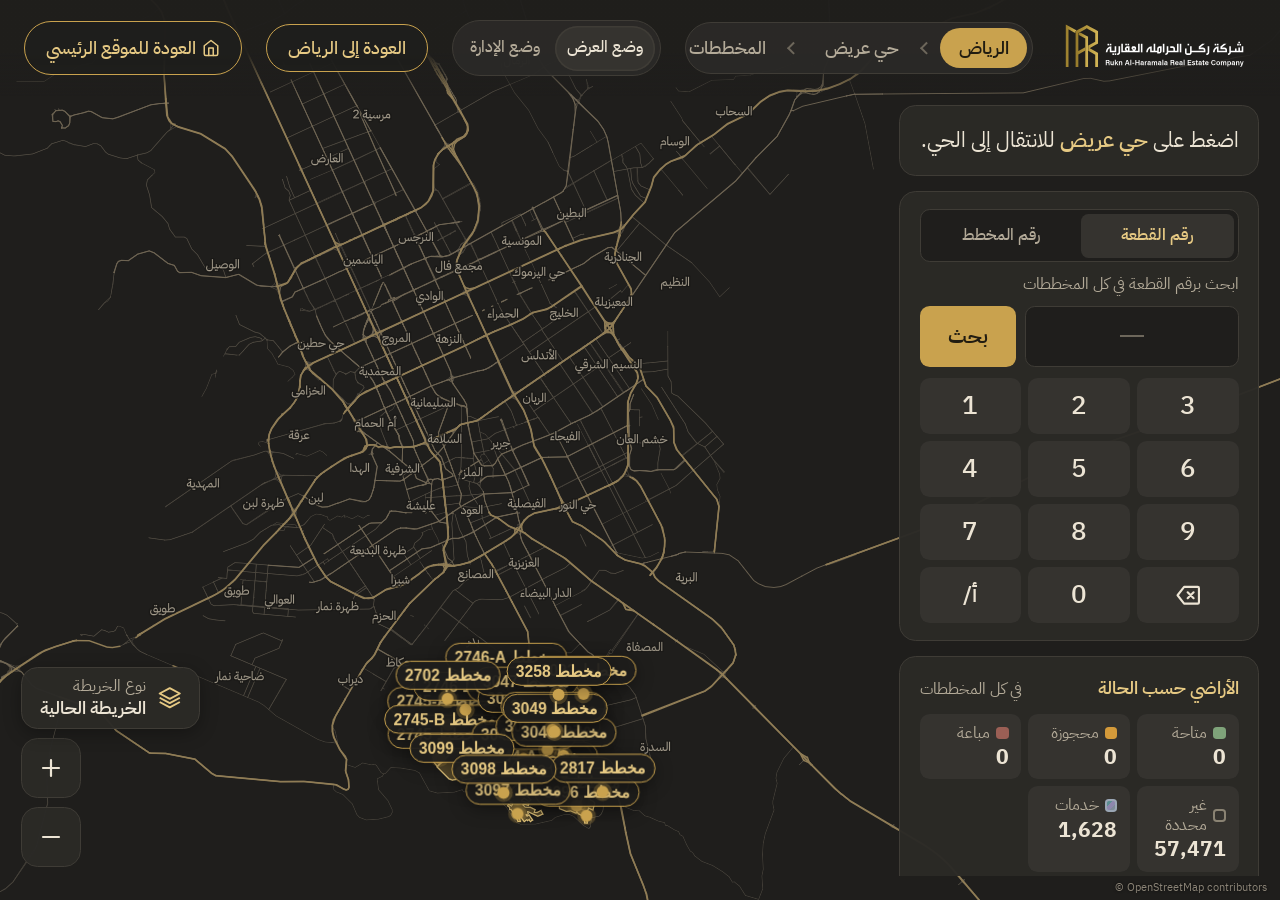
==== map/index.html @ da416629 "Fix services visibility and direct automatic sync between Google Sheets and Haramala map" ====
<!doctype html>
<html lang="ar" dir="rtl">
<head>
<meta charset="utf-8">
<meta name="viewport" content="width=device-width, initial-scale=1, user-scalable=no">
<title>خريطة حي عريض — ركن الحراملة العقارية</title>
<link rel="stylesheet" href="lib/maplibre-gl.css">
<link rel="stylesheet" href="css/app.css">
<link rel="stylesheet" href="css/v180.css">
<link rel="stylesheet" href="css/land.css">
<link rel="stylesheet" href="css/v125.css">
<link rel="stylesheet" href="css/v131.css">
</head>
<body>
<div id="map" aria-label="الخريطة"></div>

<header class="topbar">
  <img class="brand" src="assets/logo_rukn_gold_light.svg" alt="شركة ركن الحراملة العقارية">
  <nav class="trail" id="trail" aria-label="مستوى العرض">
    <button data-level="riyadh">الرياض</button>
    <button data-level="arid">حي عريض</button>
    <button data-level="plan">المخططات</button>
    <button data-level="parcel" id="trail-parcel" hidden></button>
  </nav>
  <div class="modesw" id="modesw" role="group" aria-label="وضع الاستخدام">
    <button data-mode="view" aria-pressed="true">وضع العرض</button>
    <button data-mode="admin" aria-pressed="false">وضع الإدارة</button>
  </div>
  <button class="home" id="btn-home">العودة إلى الرياض</button>
  <a href="../index.html" class="home" style="text-decoration:none; display:inline-flex; align-items:center; gap:6px;" title="العودة للموقع الرئيسي">
    <svg viewBox="0 0 24 24" width="18" height="18" fill="none" stroke="currentColor" stroke-width="2" stroke-linecap="round" stroke-linejoin="round" aria-hidden="true" style="flex:none;"><path d="M3 9l9-7 9 7v11a2 2 0 0 1-2 2H5a2 2 0 0 1-2-2z"/><polyline points="9 22 9 12 15 12 15 22"/></svg>
    العودة للموقع الرئيسي
  </a>
</header>

<aside class="panel" id="panel">
  <section class="hint" id="hint"></section>

  <section class="search" aria-label="البحث عن قطعة">
    <div class="smode" id="smode" role="group" aria-label="نوع البحث">
      <button data-m="parcel" aria-pressed="true">رقم القطعة</button>
      <button data-m="plan" aria-pressed="false">رقم المخطط</button>
    </div>
    <label id="search-label">ابحث برقم القطعة</label>
    <div class="qrow">
      <output id="q" class="qbox" aria-live="polite"></output>
      <button class="go" id="btn-search">بحث</button>
    </div>
    <div class="keypad" id="keypad">
      <button>1</button><button>2</button><button>3</button>
      <button>4</button><button>5</button><button>6</button>
      <button>7</button><button>8</button><button>9</button>
      <button data-k="/أ" aria-label="إضافة /أ"><bdi dir="ltr">/أ</bdi></button><button>0</button><button data-k="del" aria-label="حذف آخر رقم"><svg viewBox="0 0 24 24" fill="none" stroke="currentColor" stroke-width="1.8" stroke-linejoin="round" stroke-linecap="round" aria-hidden="true"><path d="M8.5 5H20a1 1 0 0 1 1 1v12a1 1 0 0 1-1 1H8.5L3 12z"/><path d="M11.5 9.5l5 5M16.5 9.5l-5 5"/></svg></button>
    </div>
    <div class="results" id="results"></div>
    <button class="again" id="btn-again">البحث عن قطعة أخرى</button>
  </section>

  <section class="card" id="card" hidden>
    <div class="card-head">
      <span class="card-label">قطعة رقم</span>
      <button class="close" id="btn-clear" aria-label="إلغاء التحديد">إغلاق</button>
    </div>
    <div class="pno" id="c-no"></div>
    <p class="svc-use" id="c-use" hidden></p>
    <dl class="facts">
      <dt>المخطط</dt><dd id="c-plan"></dd>
      <dt>المساحة</dt><dd id="c-area"></dd>
      <dt id="c-streets-dt" hidden>الشارع</dt><dd id="c-streets" hidden></dd>
      <dt id="c-sides-dt" hidden>أطوال الأضلاع</dt><dd id="c-sides" hidden></dd>
      <dt id="c-gsides-dt" hidden>أطوال محسوبة هندسيًا</dt><dd id="c-gsides" class="gsides" hidden></dd>
      <dt id="c-status-dt">حالة البيع</dt><dd id="c-status-dd"><span class="status" id="c-status"></span></dd>
      <dt id="c-price-dt" hidden>السعر</dt><dd id="c-price" hidden></dd>
      <dt id="c-ppm-dt" hidden>سعر المتر</dt><dd id="c-ppm" hidden></dd>
      <dt id="c-notes-dt" hidden>ملاحظات</dt><dd id="c-notes" hidden></dd>
      <dt id="c-sec-dt" hidden>رقم آخر مدوّن</dt><dd id="c-sec" hidden></dd>
      <dt id="c-gmap-dt">Google Maps Location</dt><dd id="c-gmap" class="gmap"></dd>
      <dt id="c-upd-dt">آخر تحديث</dt><dd id="c-upd"></dd>
      <dt>المعرّف</dt><dd><bdi dir="ltr" class="num uid" id="c-uid"></bdi></dd>
    </dl>
    <div id="c-whatsapp-box" class="c-whatsapp-box"></div>
    <p class="warn" id="c-warn" hidden></p>
    <div class="review" id="c-review" hidden><b>قيد المراجعة</b><span id="c-review-txt"></span></div>
    <div class="adm-actions" id="c-admin" hidden></div>
    <p class="fine" id="c-fine">المساحة تقريبية وليست من الصك.</p>
  </section>
</aside>

<div class="zoom">
  <button id="z-in" aria-label="تكبير"><svg viewBox="0 0 24 24" stroke="currentColor" stroke-width="2.2" stroke-linecap="round" aria-hidden="true"><path d="M12 4v16M4 12h16"/></svg></button>
  <button id="z-out" aria-label="تصغير"><svg viewBox="0 0 24 24" stroke="currentColor" stroke-width="2.2" stroke-linecap="round" aria-hidden="true"><path d="M4 12h16"/></svg></button>
</div>

<div class="maptype" id="maptype">
  <div class="mt-pop" id="mt-pop" role="dialog" aria-labelledby="mt-title" hidden>
    <div class="mt-head"><span class="mt-title" id="mt-title">نوع الخريطة</span><button class="mt-x" id="mt-x" aria-label="إغلاق قائمة نوع الخريطة">إغلاق</button></div>
    <button class="mt-opt" data-mode="map" aria-pressed="true">
      <span class="mt-thumb th-map" aria-hidden="true"></span>
      <span class="mt-txt"><b>الخريطة الحالية</b><small>الطرق والمخططات والقطع — تعمل دون إنترنت</small></span>
      <span class="mt-check" aria-hidden="true"></span>
    </button>
    <button class="mt-opt" data-mode="real" aria-pressed="false">
      <span class="mt-thumb th-real" aria-hidden="true"></span>
      <span class="mt-txt"><b>العرض الواقعي</b><small>رسم توضيحي يشبه الصور الجوية — ليس صورة حقيقية — يعمل دون إنترنت</small></span>
      <span class="mt-check" aria-hidden="true"></span>
    </button>
    <button class="mt-opt" data-mode="sat" aria-pressed="false">
      <span class="mt-thumb th-sat" aria-hidden="true"></span>
      <span class="mt-txt"><b>صور الأقمار الصناعية</b><small id="mt-sat-sub"></small></span>
      <span class="mt-check" aria-hidden="true"></span>
    </button>
    <p class="mt-msg" id="mt-msg" role="status" hidden></p>
    <div class="mt-confirm" id="mt-confirm" hidden>
      <p id="mt-confirm-txt"></p>
      <div class="mt-confirm-row"><button class="mt-yes" id="mt-yes">متابعة والاتصال بالإنترنت</button><button class="mt-no" id="mt-no">إلغاء</button></div>
    </div>
  </div>
  <button class="mt-btn" id="mt-btn" aria-expanded="false" aria-controls="mt-pop">
    <svg viewBox="0 0 24 24" fill="none" stroke="currentColor" stroke-width="1.8" stroke-linejoin="round" aria-hidden="true"><path d="M12 3 2.5 8 12 13l9.5-5z"/><path d="m2.5 12 9.5 5 9.5-5"/><path d="m2.5 16 9.5 5 9.5-5"/></svg>
    <span class="mt-btn-txt"><span class="mt-btn-l">نوع الخريطة</span><span class="mt-btn-v" id="mt-cur">الخريطة الحالية</span></span>
  </button>
</div>

<div class="legend" id="legend">
  <span><i class="sw s-available"></i>متاحة</span>
  <span><i class="sw s-reserved"></i>محجوزة</span>
  <span><i class="sw s-sold"></i>مباعة</span>
  <span><i class="sw s-unknown"></i>غير محددة</span>
  <span><i class="sw s-service"></i>خدمات</span>
  <span id="lg-review" hidden><i class="sw s-review"></i>قيد المراجعة</span>
  <span class="lg-unit">الأطوال بالمتر: <b class="lg-s">مسجلة</b> · <b class="lg-g">محسوبة هندسيًا</b></span>
</div>

<!-- v1.16: footer disclaimer removed at the owner's request; only the map-data credits remain (OpenStreetMap / imagery licences require them) -->
<footer class="disclaimer" id="disclaimer">
  <span class="sat-note" id="sat-note" hidden></span>
  <span class="attr" dir="ltr"><span>© OpenStreetMap contributors</span><span id="sat-attr" hidden></span></span>
</footer>

<div class="toast" id="toast" role="status" hidden></div>

<section class="diag" id="diag" hidden aria-label="معلومات للموظفين">
  <div class="diag-head"><h2>معلومات تشغيلية للموظفين</h2><button id="diag-close">إغلاق</button></div>
  <div id="diag-body"></div>
</section>

<script src="lib/maplibre-gl.js"></script>
<script src="lib/qrcode-generator.js"></script>
<script src="data/meta.js"></script>
<script src="data/glyphs_embedded.js"></script>
<script src="data/rtl_plugin_embedded.js"></script>
<script src="data/basemap_osm.js"></script>
<script src="data/suhail_v130.js"></script>
<script src="data/suhail_v140_2702.js"></script>
<script src="data/suhail_v150_2817.js"></script>
<script src="data/suhail_v160_7plans.js"></script>
<script src="data/suhail_v170_2plans.js"></script>
<script src="data/suhail_v190_streets.js"></script>
<script src="data/suhail_v110_streets.js"></script>
<script src="data/v111_road_fixes.js"></script>
<script src="data/suhail_v120_3022_3258.js"></script>
<script src="data/v125_road_fixes.js"></script>
<script src="data/v126_road_audit.js"></script>
<script src="data/v127_road_joins.js"></script>
<script src="data/v128_interchanges.js"></script>
<script src="data/v132_basemap.js"></script>
<script src="data/v129_ar_names.js"></script>
<script src="data/v130_basemap_trim.js"></script>
<script src="data/v133_basemap_fix.js"></script>
<script src="data/registry.js"></script>
<script src="data/sales_status.js"></script>
<script src="data/parcel_review.js"></script>
<script src="data/location_release.js"></script>
<script src="data/imagery_config.js"></script>
<script src="data/admin/admin_store.js"></script>
<script src="data/side_lengths.js"></script>
<script src="data/side_lengths_geom.js"></script>
<script src="js/sides.js"></script>
<script src="data/admin/admin_auth.js"></script>
<script src="data/admin/settings.js"></script>
<script src="js/admin_auth.js"></script>
<script src="js/land_store.js"></script>
<script src="js/realistic.js"></script>
<script src="js/imagery.js"></script>
<script src="js/app.js"></script>
<script src="data/v180_overlay.js"></script>
<script src="data/v130_nafud_fixes.js"></script>
<script src="data/v132_interchanges.js"></script>
<script src="js/v180.js"></script>
<script src="data/v127_planned_roads.js"></script>
<script src="js/planned.js"></script>
<script src="js/land_view.js"></script>
<script src="js/land_admin.js"></script>
<script src="data/v131_street_lengths.js"></script>
<script src="data/v134_street_widths.js"></script>
<script src="js/street_len.js"></script>
</body>
</html>
---- map/lib/maplibre-gl.css ----
.maplibregl-map{font:12px/20px Helvetica Neue,Arial,Helvetica,sans-serif;overflow:hidden;position:relative;-webkit-tap-highlight-color:rgb(0 0 0/0)}.maplibregl-canvas{left:0;position:absolute;top:0}.maplibregl-map:fullscreen{height:100%;width:100%}.maplibregl-ctrl-group button.maplibregl-ctrl-compass{touch-action:none}.maplibregl-canvas-container.maplibregl-interactive,.maplibregl-ctrl-group button.maplibregl-ctrl-compass{cursor:grab;-webkit-user-select:none;-moz-user-select:none;user-select:none}.maplibregl-canvas-container.maplibregl-interactive.maplibregl-track-pointer{cursor:pointer}.maplibregl-canvas-container.maplibregl-interactive:active,.maplibregl-ctrl-group button.maplibregl-ctrl-compass:active{cursor:grabbing}.maplibregl-canvas-container.maplibregl-touch-zoom-rotate,.maplibregl-canvas-container.maplibregl-touch-zoom-rotate .maplibregl-canvas{touch-action:pan-x pan-y}.maplibregl-canvas-container.maplibregl-touch-drag-pan,.maplibregl-canvas-container.maplibregl-touch-drag-pan .maplibregl-canvas{touch-action:pinch-zoom}.maplibregl-canvas-container.maplibregl-touch-zoom-rotate.maplibregl-touch-drag-pan,.maplibregl-canvas-container.maplibregl-touch-zoom-rotate.maplibregl-touch-drag-pan .maplibregl-canvas{touch-action:none}.maplibregl-canvas-container.maplibregl-touch-drag-pan.maplibregl-cooperative-gestures,.maplibregl-canvas-container.maplibregl-touch-drag-pan.maplibregl-cooperative-gestures .maplibregl-canvas{touch-action:pan-x pan-y}.maplibregl-ctrl-bottom-left,.maplibregl-ctrl-bottom-right,.maplibregl-ctrl-top-left,.maplibregl-ctrl-top-right{pointer-events:none;position:absolute;z-index:2}.maplibregl-ctrl-top-left{left:0;top:0}.maplibregl-ctrl-top-right{right:0;top:0}.maplibregl-ctrl-bottom-left{bottom:0;left:0}.maplibregl-ctrl-bottom-right{bottom:0;right:0}.maplibregl-ctrl{clear:both;pointer-events:auto;transform:translate(0)}.maplibregl-ctrl-top-left .maplibregl-ctrl{float:left;margin:10px 0 0 10px}.maplibregl-ctrl-top-right .maplibregl-ctrl{float:right;margin:10px 10px 0 0}.maplibregl-ctrl-bottom-left .maplibregl-ctrl{float:left;margin:0 0 10px 10px}.maplibregl-ctrl-bottom-right .maplibregl-ctrl{float:right;margin:0 10px 10px 0}.maplibregl-ctrl-group{background:#fff;border-radius:4px}.maplibregl-ctrl-group:not(:empty){box-shadow:0 0 0 2px rgba(0,0,0,.1)}@media (forced-colors:active){.maplibregl-ctrl-group:not(:empty){box-shadow:0 0 0 2px ButtonText}}.maplibregl-ctrl-group button{background-color:transparent;border:0;box-sizing:border-box;cursor:pointer;display:block;height:29px;outline:none;padding:0;width:29px}.maplibregl-ctrl-group button+button{border-top:1px solid #ddd}.maplibregl-ctrl button .maplibregl-ctrl-icon{background-position:50%;background-repeat:no-repeat;display:block;height:100%;width:100%}@media (forced-colors:active){.maplibregl-ctrl-icon{background-color:transparent}.maplibregl-ctrl-group button+button{border-top:1px solid ButtonText}}.maplibregl-ctrl button::-moz-focus-inner{border:0;padding:0}.maplibregl-ctrl-attrib-button:focus,.maplibregl-ctrl-group button:focus{box-shadow:0 0 2px 2px #0096ff}.maplibregl-ctrl button:disabled{cursor:not-allowed}.maplibregl-ctrl button:disabled .maplibregl-ctrl-icon{opacity:.25}.maplibregl-ctrl button:not(:disabled):hover{background-color:rgb(0 0 0/5%)}.maplibregl-ctrl-group button:focus:focus-visible{box-shadow:0 0 2px 2px #0096ff}.maplibregl-ctrl-group button:focus:not(:focus-visible){box-shadow:none}.maplibregl-ctrl-group button:focus:first-child{border-radius:4px 4px 0 0}.maplibregl-ctrl-group button:focus:last-child{border-radius:0 0 4px 4px}.maplibregl-ctrl-group button:focus:only-child{border-radius:inherit}.maplibregl-ctrl button.maplibregl-ctrl-zoom-out .maplibregl-ctrl-icon{background-image:url("data:image/svg+xml;charset=utf-8,%3Csvg xmlns='http://www.w3.org/2000/svg' width='29' height='29' fill='%23333' viewBox='0 0 29 29'%3E%3Cpath d='M10 13c-.75 0-1.5.75-1.5 1.5S9.25 16 10 16h9c.75 0 1.5-.75 1.5-1.5S19.75 13 19 13z'/%3E%3C/svg%3E")}.maplibregl-ctrl button.maplibregl-ctrl-zoom-in .maplibregl-ctrl-icon{background-image:url("data:image/svg+xml;charset=utf-8,%3Csvg xmlns='http://www.w3.org/2000/svg' width='29' height='29' fill='%23333' viewBox='0 0 29 29'%3E%3Cpath d='M14.5 8.5c-.75 0-1.5.75-1.5 1.5v3h-3c-.75 0-1.5.75-1.5 1.5S9.25 16 10 16h3v3c0 .75.75 1.5 1.5 1.5S16 19.75 16 19v-3h3c.75 0 1.5-.75 1.5-1.5S19.75 13 19 13h-3v-3c0-.75-.75-1.5-1.5-1.5'/%3E%3C/svg%3E")}@media (forced-colors:active){.maplibregl-ctrl button.maplibregl-ctrl-zoom-out .maplibregl-ctrl-icon{background-image:url("data:image/svg+xml;charset=utf-8,%3Csvg xmlns='http://www.w3.org/2000/svg' width='29' height='29' fill='%23fff' viewBox='0 0 29 29'%3E%3Cpath d='M10 13c-.75 0-1.5.75-1.5 1.5S9.25 16 10 16h9c.75 0 1.5-.75 1.5-1.5S19.75 13 19 13z'/%3E%3C/svg%3E")}.maplibregl-ctrl button.maplibregl-ctrl-zoom-in .maplibregl-ctrl-icon{background-image:url("data:image/svg+xml;charset=utf-8,%3Csvg xmlns='http://www.w3.org/2000/svg' width='29' height='29' fill='%23fff' viewBox='0 0 29 29'%3E%3Cpath d='M14.5 8.5c-.75 0-1.5.75-1.5 1.5v3h-3c-.75 0-1.5.75-1.5 1.5S9.25 16 10 16h3v3c0 .75.75 1.5 1.5 1.5S16 19.75 16 19v-3h3c.75 0 1.5-.75 1.5-1.5S19.75 13 19 13h-3v-3c0-.75-.75-1.5-1.5-1.5'/%3E%3C/svg%3E")}}@media (forced-colors:active) and (prefers-color-scheme:light){.maplibregl-ctrl button.maplibregl-ctrl-zoom-out .maplibregl-ctrl-icon{background-image:url("data:image/svg+xml;charset=utf-8,%3Csvg xmlns='http://www.w3.org/2000/svg' width='29' height='29' viewBox='0 0 29 29'%3E%3Cpath d='M10 13c-.75 0-1.5.75-1.5 1.5S9.25 16 10 16h9c.75 0 1.5-.75 1.5-1.5S19.75 13 19 13z'/%3E%3C/svg%3E")}.maplibregl-ctrl button.maplibregl-ctrl-zoom-in .maplibregl-ctrl-icon{background-image:url("data:image/svg+xml;charset=utf-8,%3Csvg xmlns='http://www.w3.org/2000/svg' width='29' height='29' viewBox='0 0 29 29'%3E%3Cpath d='M14.5 8.5c-.75 0-1.5.75-1.5 1.5v3h-3c-.75 0-1.5.75-1.5 1.5S9.25 16 10 16h3v3c0 .75.75 1.5 1.5 1.5S16 19.75 16 19v-3h3c.75 0 1.5-.75 1.5-1.5S19.75 13 19 13h-3v-3c0-.75-.75-1.5-1.5-1.5'/%3E%3C/svg%3E")}}.maplibregl-ctrl button.maplibregl-ctrl-fullscreen .maplibregl-ctrl-icon{background-image:url("data:image/svg+xml;charset=utf-8,%3Csvg xmlns='http://www.w3.org/2000/svg' width='29' height='29' fill='%23333' viewBox='0 0 29 29'%3E%3Cpath d='M24 16v5.5c0 1.75-.75 2.5-2.5 2.5H16v-1l3-1.5-4-5.5 1-1 5.5 4 1.5-3zM6 16l1.5 3 5.5-4 1 1-4 5.5 3 1.5v1H7.5C5.75 24 5 23.25 5 21.5V16zm7-11v1l-3 1.5 4 5.5-1 1-5.5-4L6 13H5V7.5C5 5.75 5.75 5 7.5 5zm11 2.5c0-1.75-.75-2.5-2.5-2.5H16v1l3 1.5-4 5.5 1 1 5.5-4 1.5 3h1z'/%3E%3C/svg%3E")}.maplibregl-ctrl button.maplibregl-ctrl-shrink .maplibregl-ctrl-icon{background-image:url("data:image/svg+xml;charset=utf-8,%3Csvg xmlns='http://www.w3.org/2000/svg' width='29' height='29' viewBox='0 0 29 29'%3E%3Cpath d='M18.5 16c-1.75 0-2.5.75-2.5 2.5V24h1l1.5-3 5.5 4 1-1-4-5.5 3-1.5v-1zM13 18.5c0-1.75-.75-2.5-2.5-2.5H5v1l3 1.5L4 24l1 1 5.5-4 1.5 3h1zm3-8c0 1.75.75 2.5 2.5 2.5H24v-1l-3-1.5L25 5l-1-1-5.5 4L17 5h-1zM10.5 13c1.75 0 2.5-.75 2.5-2.5V5h-1l-1.5 3L5 4 4 5l4 5.5L5 12v1z'/%3E%3C/svg%3E")}@media (forced-colors:active){.maplibregl-ctrl button.maplibregl-ctrl-fullscreen .maplibregl-ctrl-icon{background-image:url("data:image/svg+xml;charset=utf-8,%3Csvg xmlns='http://www.w3.org/2000/svg' width='29' height='29' fill='%23fff' viewBox='0 0 29 29'%3E%3Cpath d='M24 16v5.5c0 1.75-.75 2.5-2.5 2.5H16v-1l3-1.5-4-5.5 1-1 5.5 4 1.5-3zM6 16l1.5 3 5.5-4 1 1-4 5.5 3 1.5v1H7.5C5.75 24 5 23.25 5 21.5V16zm7-11v1l-3 1.5 4 5.5-1 1-5.5-4L6 13H5V7.5C5 5.75 5.75 5 7.5 5zm11 2.5c0-1.75-.75-2.5-2.5-2.5H16v1l3 1.5-4 5.5 1 1 5.5-4 1.5 3h1z'/%3E%3C/svg%3E")}.maplibregl-ctrl button.maplibregl-ctrl-shrink .maplibregl-ctrl-icon{background-image:url("data:image/svg+xml;charset=utf-8,%3Csvg xmlns='http://www.w3.org/2000/svg' width='29' height='29' fill='%23fff' viewBox='0 0 29 29'%3E%3Cpath d='M18.5 16c-1.75 0-2.5.75-2.5 2.5V24h1l1.5-3 5.5 4 1-1-4-5.5 3-1.5v-1zM13 18.5c0-1.75-.75-2.5-2.5-2.5H5v1l3 1.5L4 24l1 1 5.5-4 1.5 3h1zm3-8c0 1.75.75 2.5 2.5 2.5H24v-1l-3-1.5L25 5l-1-1-5.5 4L17 5h-1zM10.5 13c1.75 0 2.5-.75 2.5-2.5V5h-1l-1.5 3L5 4 4 5l4 5.5L5 12v1z'/%3E%3C/svg%3E")}}@media (forced-colors:active) and (prefers-color-scheme:light){.maplibregl-ctrl button.maplibregl-ctrl-fullscreen .maplibregl-ctrl-icon{background-image:url("data:image/svg+xml;charset=utf-8,%3Csvg xmlns='http://www.w3.org/2000/svg' width='29' height='29' viewBox='0 0 29 29'%3E%3Cpath d='M24 16v5.5c0 1.75-.75 2.5-2.5 2.5H16v-1l3-1.5-4-5.5 1-1 5.5 4 1.5-3zM6 16l1.5 3 5.5-4 1 1-4 5.5 3 1.5v1H7.5C5.75 24 5 23.25 5 21.5V16zm7-11v1l-3 1.5 4 5.5-1 1-5.5-4L6 13H5V7.5C5 5.75 5.75 5 7.5 5zm11 2.5c0-1.75-.75-2.5-2.5-2.5H16v1l3 1.5-4 5.5 1 1 5.5-4 1.5 3h1z'/%3E%3C/svg%3E")}.maplibregl-ctrl button.maplibregl-ctrl-shrink .maplibregl-ctrl-icon{background-image:url("data:image/svg+xml;charset=utf-8,%3Csvg xmlns='http://www.w3.org/2000/svg' width='29' height='29' viewBox='0 0 29 29'%3E%3Cpath d='M18.5 16c-1.75 0-2.5.75-2.5 2.5V24h1l1.5-3 5.5 4 1-1-4-5.5 3-1.5v-1zM13 18.5c0-1.75-.75-2.5-2.5-2.5H5v1l3 1.5L4 24l1 1 5.5-4 1.5 3h1zm3-8c0 1.75.75 2.5 2.5 2.5H24v-1l-3-1.5L25 5l-1-1-5.5 4L17 5h-1zM10.5 13c1.75 0 2.5-.75 2.5-2.5V5h-1l-1.5 3L5 4 4 5l4 5.5L5 12v1z'/%3E%3C/svg%3E")}}.maplibregl-ctrl button.maplibregl-ctrl-compass .maplibregl-ctrl-icon{background-image:url("data:image/svg+xml;charset=utf-8,%3Csvg xmlns='http://www.w3.org/2000/svg' width='29' height='29' fill='%23333' viewBox='0 0 29 29'%3E%3Cpath d='m10.5 14 4-8 4 8z'/%3E%3Cpath fill='%23ccc' d='m10.5 16 4 8 4-8z'/%3E%3C/svg%3E")}@media (forced-colors:active){.maplibregl-ctrl button.maplibregl-ctrl-compass .maplibregl-ctrl-icon{background-image:url("data:image/svg+xml;charset=utf-8,%3Csvg xmlns='http://www.w3.org/2000/svg' width='29' height='29' fill='%23fff' viewBox='0 0 29 29'%3E%3Cpath d='m10.5 14 4-8 4 8z'/%3E%3Cpath fill='%23ccc' d='m10.5 16 4 8 4-8z'/%3E%3C/svg%3E")}}@media (forced-colors:active) and (prefers-color-scheme:light){.maplibregl-ctrl button.maplibregl-ctrl-compass .maplibregl-ctrl-icon{background-image:url("data:image/svg+xml;charset=utf-8,%3Csvg xmlns='http://www.w3.org/2000/svg' width='29' height='29' viewBox='0 0 29 29'%3E%3Cpath d='m10.5 14 4-8 4 8z'/%3E%3Cpath fill='%23ccc' d='m10.5 16 4 8 4-8z'/%3E%3C/svg%3E")}}.maplibregl-ctrl button.maplibregl-ctrl-terrain .maplibregl-ctrl-icon{background-image:url("data:image/svg+xml;charset=utf-8,%3Csvg xmlns='http://www.w3.org/2000/svg' width='22' height='22' fill='%23333' viewBox='0 0 22 22'%3E%3Cpath d='m1.754 13.406 4.453-4.851 3.09 3.09 3.281 3.277.969-.969-3.309-3.312 3.844-4.121 6.148 6.886h1.082v-.855l-7.207-8.07-4.84 5.187L6.169 6.57l-5.48 5.965v.871ZM.688 16.844h20.625v1.375H.688Zm0 0'/%3E%3C/svg%3E")}.maplibregl-ctrl button.maplibregl-ctrl-terrain-enabled .maplibregl-ctrl-icon{background-image:url("data:image/svg+xml;charset=utf-8,%3Csvg xmlns='http://www.w3.org/2000/svg' width='22' height='22' fill='%2333b5e5' viewBox='0 0 22 22'%3E%3Cpath d='m1.754 13.406 4.453-4.851 3.09 3.09 3.281 3.277.969-.969-3.309-3.312 3.844-4.121 6.148 6.886h1.082v-.855l-7.207-8.07-4.84 5.187L6.169 6.57l-5.48 5.965v.871ZM.688 16.844h20.625v1.375H.688Zm0 0'/%3E%3C/svg%3E")}.maplibregl-ctrl button.maplibregl-ctrl-geolocate .maplibregl-ctrl-icon{background-image:url("data:image/svg+xml;charset=utf-8,%3Csvg xmlns='http://www.w3.org/2000/svg' width='29' height='29' fill='%23333' viewBox='0 0 20 20'%3E%3Cpath d='M10 4C9 4 9 5 9 5v.1A5 5 0 0 0 5.1 9H5s-1 0-1 1 1 1 1 1h.1A5 5 0 0 0 9 14.9v.1s0 1 1 1 1-1 1-1v-.1a5 5 0 0 0 3.9-3.9h.1s1 0 1-1-1-1-1-1h-.1A5 5 0 0 0 11 5.1V5s0-1-1-1m0 2.5a3.5 3.5 0 1 1 0 7 3.5 3.5 0 1 1 0-7'/%3E%3Ccircle cx='10' cy='10' r='2'/%3E%3C/svg%3E")}.maplibregl-ctrl button.maplibregl-ctrl-geolocate:disabled .maplibregl-ctrl-icon{background-image:url("data:image/svg+xml;charset=utf-8,%3Csvg xmlns='http://www.w3.org/2000/svg' width='29' height='29' fill='%23aaa' viewBox='0 0 20 20'%3E%3Cpath d='M10 4C9 4 9 5 9 5v.1A5 5 0 0 0 5.1 9H5s-1 0-1 1 1 1 1 1h.1A5 5 0 0 0 9 14.9v.1s0 1 1 1 1-1 1-1v-.1a5 5 0 0 0 3.9-3.9h.1s1 0 1-1-1-1-1-1h-.1A5 5 0 0 0 11 5.1V5s0-1-1-1m0 2.5a3.5 3.5 0 1 1 0 7 3.5 3.5 0 1 1 0-7'/%3E%3Ccircle cx='10' cy='10' r='2'/%3E%3Cpath fill='red' d='m14 5 1 1-9 9-1-1z'/%3E%3C/svg%3E")}.maplibregl-ctrl button.maplibregl-ctrl-geolocate.maplibregl-ctrl-geolocate-active .maplibregl-ctrl-icon{background-image:url("data:image/svg+xml;charset=utf-8,%3Csvg xmlns='http://www.w3.org/2000/svg' width='29' height='29' fill='%2333b5e5' viewBox='0 0 20 20'%3E%3Cpath d='M10 4C9 4 9 5 9 5v.1A5 5 0 0 0 5.1 9H5s-1 0-1 1 1 1 1 1h.1A5 5 0 0 0 9 14.9v.1s0 1 1 1 1-1 1-1v-.1a5 5 0 0 0 3.9-3.9h.1s1 0 1-1-1-1-1-1h-.1A5 5 0 0 0 11 5.1V5s0-1-1-1m0 2.5a3.5 3.5 0 1 1 0 7 3.5 3.5 0 1 1 0-7'/%3E%3Ccircle cx='10' cy='10' r='2'/%3E%3C/svg%3E")}.maplibregl-ctrl button.maplibregl-ctrl-geolocate.maplibregl-ctrl-geolocate-active-error .maplibregl-ctrl-icon{background-image:url("data:image/svg+xml;charset=utf-8,%3Csvg xmlns='http://www.w3.org/2000/svg' width='29' height='29' fill='%23e58978' viewBox='0 0 20 20'%3E%3Cpath d='M10 4C9 4 9 5 9 5v.1A5 5 0 0 0 5.1 9H5s-1 0-1 1 1 1 1 1h.1A5 5 0 0 0 9 14.9v.1s0 1 1 1 1-1 1-1v-.1a5 5 0 0 0 3.9-3.9h.1s1 0 1-1-1-1-1-1h-.1A5 5 0 0 0 11 5.1V5s0-1-1-1m0 2.5a3.5 3.5 0 1 1 0 7 3.5 3.5 0 1 1 0-7'/%3E%3Ccircle cx='10' cy='10' r='2'/%3E%3C/svg%3E")}.maplibregl-ctrl button.maplibregl-ctrl-geolocate.maplibregl-ctrl-geolocate-background .maplibregl-ctrl-icon{background-image:url("data:image/svg+xml;charset=utf-8,%3Csvg xmlns='http://www.w3.org/2000/svg' width='29' height='29' fill='%2333b5e5' viewBox='0 0 20 20'%3E%3Cpath d='M10 4C9 4 9 5 9 5v.1A5 5 0 0 0 5.1 9H5s-1 0-1 1 1 1 1 1h.1A5 5 0 0 0 9 14.9v.1s0 1 1 1 1-1 1-1v-.1a5 5 0 0 0 3.9-3.9h.1s1 0 1-1-1-1-1-1h-.1A5 5 0 0 0 11 5.1V5s0-1-1-1m0 2.5a3.5 3.5 0 1 1 0 7 3.5 3.5 0 1 1 0-7'/%3E%3C/svg%3E")}.maplibregl-ctrl button.maplibregl-ctrl-geolocate.maplibregl-ctrl-geolocate-background-error .maplibregl-ctrl-icon{background-image:url("data:image/svg+xml;charset=utf-8,%3Csvg xmlns='http://www.w3.org/2000/svg' width='29' height='29' fill='%23e54e33' viewBox='0 0 20 20'%3E%3Cpath d='M10 4C9 4 9 5 9 5v.1A5 5 0 0 0 5.1 9H5s-1 0-1 1 1 1 1 1h.1A5 5 0 0 0 9 14.9v.1s0 1 1 1 1-1 1-1v-.1a5 5 0 0 0 3.9-3.9h.1s1 0 1-1-1-1-1-1h-.1A5 5 0 0 0 11 5.1V5s0-1-1-1m0 2.5a3.5 3.5 0 1 1 0 7 3.5 3.5 0 1 1 0-7'/%3E%3C/svg%3E")}.maplibregl-ctrl button.maplibregl-ctrl-geolocate.maplibregl-ctrl-geolocate-waiting .maplibregl-ctrl-icon{animation:maplibregl-spin 2s linear infinite}@media (forced-colors:active){.maplibregl-ctrl button.maplibregl-ctrl-geolocate .maplibregl-ctrl-icon{background-image:url("data:image/svg+xml;charset=utf-8,%3Csvg xmlns='http://www.w3.org/2000/svg' width='29' height='29' fill='%23fff' viewBox='0 0 20 20'%3E%3Cpath d='M10 4C9 4 9 5 9 5v.1A5 5 0 0 0 5.1 9H5s-1 0-1 1 1 1 1 1h.1A5 5 0 0 0 9 14.9v.1s0 1 1 1 1-1 1-1v-.1a5 5 0 0 0 3.9-3.9h.1s1 0 1-1-1-1-1-1h-.1A5 5 0 0 0 11 5.1V5s0-1-1-1m0 2.5a3.5 3.5 0 1 1 0 7 3.5 3.5 0 1 1 0-7'/%3E%3Ccircle cx='10' cy='10' r='2'/%3E%3C/svg%3E")}.maplibregl-ctrl button.maplibregl-ctrl-geolocate:disabled .maplibregl-ctrl-icon{background-image:url("data:image/svg+xml;charset=utf-8,%3Csvg xmlns='http://www.w3.org/2000/svg' width='29' height='29' fill='%23999' viewBox='0 0 20 20'%3E%3Cpath d='M10 4C9 4 9 5 9 5v.1A5 5 0 0 0 5.1 9H5s-1 0-1 1 1 1 1 1h.1A5 5 0 0 0 9 14.9v.1s0 1 1 1 1-1 1-1v-.1a5 5 0 0 0 3.9-3.9h.1s1 0 1-1-1-1-1-1h-.1A5 5 0 0 0 11 5.1V5s0-1-1-1m0 2.5a3.5 3.5 0 1 1 0 7 3.5 3.5 0 1 1 0-7'/%3E%3Ccircle cx='10' cy='10' r='2'/%3E%3Cpath fill='red' d='m14 5 1 1-9 9-1-1z'/%3E%3C/svg%3E")}.maplibregl-ctrl button.maplibregl-ctrl-geolocate.maplibregl-ctrl-geolocate-active .maplibregl-ctrl-icon{background-image:url("data:image/svg+xml;charset=utf-8,%3Csvg xmlns='http://www.w3.org/2000/svg' width='29' height='29' fill='%2333b5e5' viewBox='0 0 20 20'%3E%3Cpath d='M10 4C9 4 9 5 9 5v.1A5 5 0 0 0 5.1 9H5s-1 0-1 1 1 1 1 1h.1A5 5 0 0 0 9 14.9v.1s0 1 1 1 1-1 1-1v-.1a5 5 0 0 0 3.9-3.9h.1s1 0 1-1-1-1-1-1h-.1A5 5 0 0 0 11 5.1V5s0-1-1-1m0 2.5a3.5 3.5 0 1 1 0 7 3.5 3.5 0 1 1 0-7'/%3E%3Ccircle cx='10' cy='10' r='2'/%3E%3C/svg%3E")}.maplibregl-ctrl button.maplibregl-ctrl-geolocate.maplibregl-ctrl-geolocate-active-error .maplibregl-ctrl-icon{background-image:url("data:image/svg+xml;charset=utf-8,%3Csvg xmlns='http://www.w3.org/2000/svg' width='29' height='29' fill='%23e58978' viewBox='0 0 20 20'%3E%3Cpath d='M10 4C9 4 9 5 9 5v.1A5 5 0 0 0 5.1 9H5s-1 0-1 1 1 1 1 1h.1A5 5 0 0 0 9 14.9v.1s0 1 1 1 1-1 1-1v-.1a5 5 0 0 0 3.9-3.9h.1s1 0 1-1-1-1-1-1h-.1A5 5 0 0 0 11 5.1V5s0-1-1-1m0 2.5a3.5 3.5 0 1 1 0 7 3.5 3.5 0 1 1 0-7'/%3E%3Ccircle cx='10' cy='10' r='2'/%3E%3C/svg%3E")}.maplibregl-ctrl button.maplibregl-ctrl-geolocate.maplibregl-ctrl-geolocate-background .maplibregl-ctrl-icon{background-image:url("data:image/svg+xml;charset=utf-8,%3Csvg xmlns='http://www.w3.org/2000/svg' width='29' height='29' fill='%2333b5e5' viewBox='0 0 20 20'%3E%3Cpath d='M10 4C9 4 9 5 9 5v.1A5 5 0 0 0 5.1 9H5s-1 0-1 1 1 1 1 1h.1A5 5 0 0 0 9 14.9v.1s0 1 1 1 1-1 1-1v-.1a5 5 0 0 0 3.9-3.9h.1s1 0 1-1-1-1-1-1h-.1A5 5 0 0 0 11 5.1V5s0-1-1-1m0 2.5a3.5 3.5 0 1 1 0 7 3.5 3.5 0 1 1 0-7'/%3E%3C/svg%3E")}.maplibregl-ctrl button.maplibregl-ctrl-geolocate.maplibregl-ctrl-geolocate-background-error .maplibregl-ctrl-icon{background-image:url("data:image/svg+xml;charset=utf-8,%3Csvg xmlns='http://www.w3.org/2000/svg' width='29' height='29' fill='%23e54e33' viewBox='0 0 20 20'%3E%3Cpath d='M10 4C9 4 9 5 9 5v.1A5 5 0 0 0 5.1 9H5s-1 0-1 1 1 1 1 1h.1A5 5 0 0 0 9 14.9v.1s0 1 1 1 1-1 1-1v-.1a5 5 0 0 0 3.9-3.9h.1s1 0 1-1-1-1-1-1h-.1A5 5 0 0 0 11 5.1V5s0-1-1-1m0 2.5a3.5 3.5 0 1 1 0 7 3.5 3.5 0 1 1 0-7'/%3E%3C/svg%3E")}}@media (forced-colors:active) and (prefers-color-scheme:light){.maplibregl-ctrl button.maplibregl-ctrl-geolocate .maplibregl-ctrl-icon{background-image:url("data:image/svg+xml;charset=utf-8,%3Csvg xmlns='http://www.w3.org/2000/svg' width='29' height='29' viewBox='0 0 20 20'%3E%3Cpath d='M10 4C9 4 9 5 9 5v.1A5 5 0 0 0 5.1 9H5s-1 0-1 1 1 1 1 1h.1A5 5 0 0 0 9 14.9v.1s0 1 1 1 1-1 1-1v-.1a5 5 0 0 0 3.9-3.9h.1s1 0 1-1-1-1-1-1h-.1A5 5 0 0 0 11 5.1V5s0-1-1-1m0 2.5a3.5 3.5 0 1 1 0 7 3.5 3.5 0 1 1 0-7'/%3E%3Ccircle cx='10' cy='10' r='2'/%3E%3C/svg%3E")}.maplibregl-ctrl button.maplibregl-ctrl-geolocate:disabled .maplibregl-ctrl-icon{background-image:url("data:image/svg+xml;charset=utf-8,%3Csvg xmlns='http://www.w3.org/2000/svg' width='29' height='29' fill='%23666' viewBox='0 0 20 20'%3E%3Cpath d='M10 4C9 4 9 5 9 5v.1A5 5 0 0 0 5.1 9H5s-1 0-1 1 1 1 1 1h.1A5 5 0 0 0 9 14.9v.1s0 1 1 1 1-1 1-1v-.1a5 5 0 0 0 3.9-3.9h.1s1 0 1-1-1-1-1-1h-.1A5 5 0 0 0 11 5.1V5s0-1-1-1m0 2.5a3.5 3.5 0 1 1 0 7 3.5 3.5 0 1 1 0-7'/%3E%3Ccircle cx='10' cy='10' r='2'/%3E%3Cpath fill='red' d='m14 5 1 1-9 9-1-1z'/%3E%3C/svg%3E")}}@keyframes maplibregl-spin{0%{transform:rotate(0deg)}to{transform:rotate(1turn)}}a.maplibregl-ctrl-logo{background-image:url("data:image/svg+xml;charset=utf-8,%3Csvg xmlns='http://www.w3.org/2000/svg' width='88' height='23' fill='none'%3E%3Cpath fill='%23000' fill-opacity='.4' fill-rule='evenodd' d='M17.408 16.796h-1.827l2.501-12.095h.198l3.324 6.533.988 2.19.988-2.19 3.258-6.533h.181l2.6 12.095h-1.81l-1.218-5.644-.362-1.71-.658 1.71-2.929 5.644h-.098l-2.914-5.644-.757-1.71-.345 1.71zm1.958-3.42-.726 3.663a1.255 1.255 0 0 1-1.232 1.011h-1.827a1.255 1.255 0 0 1-1.229-1.509l2.501-12.095a1.255 1.255 0 0 1 1.23-1.001h.197a1.25 1.25 0 0 1 1.12.685l3.19 6.273 3.125-6.263a1.25 1.25 0 0 1 1.123-.695h.181a1.255 1.255 0 0 1 1.227.991l1.443 6.71a5 5 0 0 1 .314-.787l.009-.016a4.6 4.6 0 0 1 1.777-1.887c.782-.46 1.668-.667 2.611-.667a4.6 4.6 0 0 1 1.7.32l.306.134c.21-.16.474-.256.759-.256h1.694a1.255 1.255 0 0 1 1.212.925 1.255 1.255 0 0 1 1.212-.925h1.711c.284 0 .545.094.755.252.613-.3 1.312-.45 2.075-.45 1.356 0 2.557.445 3.482 1.4q.47.48.763 1.064V4.701a1.255 1.255 0 0 1 1.255-1.255h1.86A1.255 1.255 0 0 1 54.44 4.7v9.194h2.217c.19 0 .37.043.532.118v-4.77c0-.356.147-.678.385-.906a2.42 2.42 0 0 1-.682-1.71c0-.665.267-1.253.735-1.7a2.45 2.45 0 0 1 1.722-.674 2.43 2.43 0 0 1 1.705.675q.318.302.504.683V4.7a1.255 1.255 0 0 1 1.255-1.255h1.744A1.255 1.255 0 0 1 65.812 4.7v3.335a4.8 4.8 0 0 1 1.526-.246c.938 0 1.817.214 2.59.69a4.47 4.47 0 0 1 1.67 1.743v-.98a1.255 1.255 0 0 1 1.256-1.256h1.777c.233 0 .451.064.639.174a3.4 3.4 0 0 1 1.567-.372c.346 0 .861.02 1.285.232a1.25 1.25 0 0 1 .689 1.004 4.7 4.7 0 0 1 .853-.588c.795-.44 1.675-.647 2.61-.647 1.385 0 2.65.39 3.525 1.396.836.938 1.168 2.173 1.168 3.528q-.001.515-.056 1.051a1.255 1.255 0 0 1-.947 1.09l.408.952a1.255 1.255 0 0 1-.477 1.552c-.418.268-.92.463-1.458.612-.613.171-1.304.244-2.049.244-1.06 0-2.043-.207-2.886-.698l-.015-.008c-.798-.48-1.419-1.135-1.818-1.963l-.004-.008a5.8 5.8 0 0 1-.548-2.512q0-.429.053-.843a1.3 1.3 0 0 1-.333-.086l-.166-.004c-.223 0-.426.062-.643.228-.03.024-.142.139-.142.59v3.883a1.255 1.255 0 0 1-1.256 1.256h-1.777a1.255 1.255 0 0 1-1.256-1.256V15.69l-.032.057a4.8 4.8 0 0 1-1.86 1.833 5.04 5.04 0 0 1-2.484.634 4.5 4.5 0 0 1-1.935-.424 1.25 1.25 0 0 1-.764.258h-1.71a1.255 1.255 0 0 1-1.256-1.255V7.687a2.4 2.4 0 0 1-.428.625c.253.23.412.561.412.93v7.553a1.255 1.255 0 0 1-1.256 1.255h-1.843a1.25 1.25 0 0 1-.894-.373c-.228.23-.544.373-.894.373H51.32a1.255 1.255 0 0 1-1.256-1.255v-1.251l-.061.117a4.7 4.7 0 0 1-1.782 1.884 4.77 4.77 0 0 1-2.485.67 5.6 5.6 0 0 1-1.485-.188l.009 2.764a1.255 1.255 0 0 1-1.255 1.259h-1.729a1.255 1.255 0 0 1-1.255-1.255v-3.537a1.255 1.255 0 0 1-1.167.793h-1.679a1.25 1.25 0 0 1-.77-.263 4.5 4.5 0 0 1-1.945.429c-.885 0-1.724-.21-2.495-.632l-.017-.01a5 5 0 0 1-1.081-.836 1.255 1.255 0 0 1-1.254 1.312h-1.81a1.255 1.255 0 0 1-1.228-.99l-.782-3.625-2.044 3.939a1.25 1.25 0 0 1-1.115.676h-.098a1.25 1.25 0 0 1-1.116-.68l-2.061-3.994zM35.92 16.63l.207-.114.223-.15q.493-.356.735-.785l.061-.118.033 1.332h1.678V9.242h-1.694l-.033 1.267q-.133-.329-.526-.658l-.032-.028a3.2 3.2 0 0 0-.668-.428l-.27-.12a3.3 3.3 0 0 0-1.235-.23q-1.136-.001-1.974.493a3.36 3.36 0 0 0-1.3 1.382q-.445.89-.444 2.074 0 1.2.51 2.107a3.8 3.8 0 0 0 1.382 1.381 3.9 3.9 0 0 0 1.893.477q.795 0 1.455-.33zm-2.789-5.38q-.576.675-.575 1.762 0 1.102.559 1.794.576.675 1.645.675a2.25 2.25 0 0 0 .934-.19 2.2 2.2 0 0 0 .468-.29l.178-.161a2.2 2.2 0 0 0 .397-.561q.244-.5.244-1.15v-.115q0-.708-.296-1.267l-.043-.077a2.2 2.2 0 0 0-.633-.709l-.13-.086-.047-.028a2.1 2.1 0 0 0-1.073-.285q-1.052 0-1.629.692zm2.316 2.706c.163-.17.28-.407.28-.83v-.114c0-.292-.06-.508-.15-.68a.96.96 0 0 0-.353-.389.85.85 0 0 0-.464-.127c-.4 0-.56.114-.664.239l-.01.012c-.148.174-.275.45-.275.945 0 .506.122.801.27.99.097.11.266.224.68.224.303 0 .504-.09.687-.269zm7.545 1.705a2.6 2.6 0 0 0 .331.423q.319.33.755.548l.173.074q.65.255 1.49.255 1.02 0 1.844-.493a3.45 3.45 0 0 0 1.316-1.4q.493-.904.493-2.089 0-1.909-.988-2.913-.988-1.02-2.584-1.02-.898 0-1.575.347a3 3 0 0 0-.415.262l-.199.166a3.4 3.4 0 0 0-.64.82V9.242h-1.712v11.553h1.729l-.017-5.134zm.53-1.138q.206.29.48.5l.155.11.053.034q.51.296 1.119.297 1.07 0 1.645-.675.577-.69.576-1.762 0-1.119-.576-1.777-.558-.675-1.645-.675-.435 0-.835.16a2 2 0 0 0-.284.136 2 2 0 0 0-.363.254 2.2 2.2 0 0 0-.46.569l-.082.162a2.6 2.6 0 0 0-.213 1.072v.115q0 .707.296 1.267l.135.211zm.964-.818a1.1 1.1 0 0 0 .367.385.94.94 0 0 0 .476.118c.423 0 .59-.117.687-.23.159-.194.28-.478.28-.95 0-.53-.133-.8-.266-.952l-.021-.025c-.078-.094-.231-.221-.68-.221a1 1 0 0 0-.503.135l-.012.007a.86.86 0 0 0-.335.343c-.073.133-.132.324-.132.614v.115a1.4 1.4 0 0 0 .14.66zm15.7-6.222q.347-.346.346-.856a1.05 1.05 0 0 0-.345-.79 1.18 1.18 0 0 0-.84-.329q-.51 0-.855.33a1.05 1.05 0 0 0-.346.79q0 .51.346.855.345.346.856.346.51 0 .839-.346zm4.337 9.314.033-1.332q.191.403.59.747l.098.081a4 4 0 0 0 .316.224l.223.122a3.2 3.2 0 0 0 1.44.322 3.8 3.8 0 0 0 1.875-.477 3.5 3.5 0 0 0 1.382-1.366q.527-.89.526-2.09 0-1.184-.444-2.073a3.24 3.24 0 0 0-1.283-1.399q-.823-.51-1.942-.51a3.5 3.5 0 0 0-1.527.344l-.086.043-.165.09a3 3 0 0 0-.33.214q-.432.315-.656.707a2 2 0 0 0-.099.198l.082-1.283V4.701h-1.744v12.095zm.473-2.509a2.5 2.5 0 0 0 .566.7q.117.098.245.18l.144.08a2.1 2.1 0 0 0 .975.232q1.07 0 1.645-.675.576-.69.576-1.778 0-1.102-.576-1.777-.56-.691-1.645-.692a2.2 2.2 0 0 0-1.015.235q-.22.113-.415.282l-.15.142a2.1 2.1 0 0 0-.42.594q-.223.479-.223 1.1v.115q0 .705.293 1.26zm2.616-.293c.157-.191.28-.479.28-.967 0-.51-.13-.79-.276-.961l-.021-.026c-.082-.1-.232-.225-.67-.225a.87.87 0 0 0-.681.279l-.012.011c-.154.155-.274.38-.274.807v.115c0 .285.057.499.144.669a1.1 1.1 0 0 0 .367.405c.137.082.28.123.455.123.423 0 .59-.118.686-.23zm8.266-3.013q.345-.13.724-.14l.069-.002q.493 0 .642.099l.247-1.794q-.196-.099-.717-.099a2.3 2.3 0 0 0-.545.063 2 2 0 0 0-.411.148 2.2 2.2 0 0 0-.4.249 2.5 2.5 0 0 0-.485.499 2.7 2.7 0 0 0-.32.581l-.05.137v-1.48h-1.778v7.553h1.777v-3.884q0-.546.159-.943a1.5 1.5 0 0 1 .466-.636 2.5 2.5 0 0 1 .399-.253 2 2 0 0 1 .224-.099zm9.784 2.656.05-.922q0-1.743-.856-2.698-.838-.97-2.584-.97-1.119-.001-2.007.493a3.46 3.46 0 0 0-1.4 1.382q-.493.906-.493 2.106 0 1.07.428 1.975.428.89 1.332 1.432.906.526 2.255.526.973 0 1.668-.185l.044-.012.135-.04q.613-.184.984-.421l-.542-1.267q-.3.162-.642.274l-.297.087q-.51.131-1.3.131-.954 0-1.497-.444a1.6 1.6 0 0 1-.192-.193q-.366-.44-.512-1.234l-.004-.021zm-5.427-1.256-.003.022h3.752v-.138q-.011-.727-.288-1.118a1 1 0 0 0-.156-.176q-.46-.428-1.316-.428-.986 0-1.494.604-.379.45-.494 1.234zm-27.053 2.77V4.7h-1.86v12.095h5.333V15.15zm7.103-5.908v7.553h-1.843V9.242h1.843z'/%3E%3Cpath fill='%23fff' d='m19.63 11.151-.757-1.71-.345 1.71-1.12 5.644h-1.827L18.083 4.7h.197l3.325 6.533.988 2.19.988-2.19L26.839 4.7h.181l2.6 12.095h-1.81l-1.218-5.644-.362-1.71-.658 1.71-2.93 5.644h-.098l-2.913-5.644zm14.836 5.81q-1.02 0-1.893-.478a3.8 3.8 0 0 1-1.381-1.382q-.51-.906-.51-2.106 0-1.185.444-2.074a3.36 3.36 0 0 1 1.3-1.382q.839-.494 1.974-.494a3.3 3.3 0 0 1 1.234.231 3.3 3.3 0 0 1 .97.575q.396.33.527.659l.033-1.267h1.694v7.553H37.18l-.033-1.332q-.279.593-1.02 1.053a3.17 3.17 0 0 1-1.662.444zm.296-1.482q.938 0 1.58-.642.642-.66.642-1.711v-.115q0-.708-.296-1.267a2.2 2.2 0 0 0-.807-.872 2.1 2.1 0 0 0-1.119-.313q-1.053 0-1.629.692-.575.675-.575 1.76 0 1.103.559 1.795.577.675 1.645.675zm6.521-6.237h1.711v1.4q.906-1.597 2.83-1.597 1.596 0 2.584 1.02.988 1.005.988 2.914 0 1.185-.493 2.09a3.46 3.46 0 0 1-1.316 1.399 3.5 3.5 0 0 1-1.844.493q-.954 0-1.662-.329a2.67 2.67 0 0 1-1.086-.97l.017 5.134h-1.728zm4.048 6.22q1.07 0 1.645-.674.577-.69.576-1.762 0-1.119-.576-1.777-.558-.675-1.645-.675-.592 0-1.12.296-.51.28-.822.823-.296.527-.296 1.234v.115q0 .708.296 1.267.313.543.823.855.51.296 1.119.297z'/%3E%3Cpath fill='%23e1e3e9' d='M51.325 4.7h1.86v10.45h3.473v1.646h-5.333zm7.12 4.542h1.843v7.553h-1.843zm.905-1.415a1.16 1.16 0 0 1-.856-.346 1.17 1.17 0 0 1-.346-.856 1.05 1.05 0 0 1 .346-.79q.346-.329.856-.329.494 0 .839.33a1.05 1.05 0 0 1 .345.79 1.16 1.16 0 0 1-.345.855q-.33.346-.84.346zm7.875 9.133a3.17 3.17 0 0 1-1.662-.444q-.723-.46-1.004-1.053l-.033 1.332h-1.71V4.701h1.743v4.657l-.082 1.283q.279-.658 1.086-1.119a3.5 3.5 0 0 1 1.778-.477q1.119 0 1.942.51a3.24 3.24 0 0 1 1.283 1.4q.445.888.444 2.072 0 1.201-.526 2.09a3.5 3.5 0 0 1-1.382 1.366 3.8 3.8 0 0 1-1.876.477zm-.296-1.481q1.069 0 1.645-.675.577-.69.577-1.778 0-1.102-.577-1.776-.56-.691-1.645-.692a2.12 2.12 0 0 0-1.58.659q-.642.641-.642 1.694v.115q0 .71.296 1.267a2.4 2.4 0 0 0 .807.872 2.1 2.1 0 0 0 1.119.313zm5.927-6.237h1.777v1.481q.263-.757.856-1.217a2.14 2.14 0 0 1 1.349-.46q.527 0 .724.098l-.247 1.794q-.149-.099-.642-.099-.774 0-1.416.494-.626.493-.626 1.58v3.883h-1.777V9.242zm9.534 7.718q-1.35 0-2.255-.526-.904-.543-1.332-1.432a4.6 4.6 0 0 1-.428-1.975q0-1.2.493-2.106a3.46 3.46 0 0 1 1.4-1.382q.889-.495 2.007-.494 1.744 0 2.584.97.855.956.856 2.7 0 .444-.05.92h-5.43q.18 1.005.708 1.45.542.443 1.497.443.79 0 1.3-.131a4 4 0 0 0 .938-.362l.542 1.267q-.411.263-1.119.46-.708.198-1.711.197zm1.596-4.558q.016-1.02-.444-1.432-.46-.428-1.316-.428-1.728 0-1.991 1.86z'/%3E%3Cpath d='M5.074 15.948a.484.657 0 0 0-.486.659v1.84a.484.657 0 0 0 .486.659h4.101a.484.657 0 0 0 .486-.659v-1.84a.484.657 0 0 0-.486-.659zm3.56 1.16H5.617v.838h3.017z' style='fill:%23fff;fill-rule:evenodd;stroke-width:1.03600001'/%3E%3Cg style='stroke-width:1.12603545'%3E%3Cpath d='M-9.408-1.416c-3.833-.025-7.056 2.912-7.08 6.615-.02 3.08 1.653 4.832 3.107 6.268.903.892 1.721 1.74 2.32 2.902l-.525-.004c-.543-.003-.992.304-1.24.639a1.87 1.87 0 0 0-.362 1.121l-.011 1.877c-.003.402.104.787.347 1.125.244.338.688.653 1.23.656l4.142.028c.542.003.99-.306 1.238-.641a1.87 1.87 0 0 0 .363-1.121l.012-1.875a1.87 1.87 0 0 0-.348-1.127c-.243-.338-.688-.653-1.23-.656l-.518-.004c.597-1.145 1.425-1.983 2.348-2.87 1.473-1.414 3.18-3.149 3.2-6.226-.016-3.59-2.923-6.684-6.993-6.707m-.006 1.1v.002c3.274.02 5.92 2.532 5.9 5.6-.017 2.706-1.39 4.026-2.863 5.44-1.034.994-2.118 2.033-2.814 3.633-.018.041-.052.055-.075.065q-.013.004-.02.01a.34.34 0 0 1-.226.084.34.34 0 0 1-.224-.086l-.092-.077c-.699-1.615-1.768-2.669-2.781-3.67-1.454-1.435-2.797-2.762-2.78-5.478.02-3.067 2.7-5.545 5.975-5.523m-.02 2.826c-1.62-.01-2.944 1.315-2.955 2.96-.01 1.646 1.295 2.988 2.916 2.999h.002c1.621.01 2.943-1.316 2.953-2.961.011-1.646-1.294-2.988-2.916-2.998m-.005 1.1c1.017.006 1.829.83 1.822 1.89s-.83 1.874-1.848 1.867c-1.018-.006-1.829-.83-1.822-1.89s.83-1.874 1.848-1.868m-2.155 11.857 4.14.025c.271.002.49.305.487.676l-.013 1.875c-.003.37-.224.67-.495.668l-4.14-.025c-.27-.002-.487-.306-.485-.676l.012-1.875c.003-.37.224-.67.494-.668' style='color:%23000;font-style:normal;font-variant:normal;font-weight:400;font-stretch:normal;font-size:medium;line-height:normal;font-family:sans-serif;font-variant-ligatures:normal;font-variant-position:normal;font-variant-caps:normal;font-variant-numeric:normal;font-variant-alternates:normal;font-feature-settings:normal;text-indent:0;text-align:start;text-decoration:none;text-decoration-line:none;text-decoration-style:solid;text-decoration-color:%23000;letter-spacing:normal;word-spacing:normal;text-transform:none;writing-mode:lr-tb;direction:ltr;text-orientation:mixed;dominant-baseline:auto;baseline-shift:baseline;text-anchor:start;white-space:normal;shape-padding:0;clip-rule:evenodd;display:inline;overflow:visible;visibility:visible;opacity:1;isolation:auto;mix-blend-mode:normal;color-interpolation:sRGB;color-interpolation-filters:linearRGB;solid-color:%23000;solid-opacity:1;vector-effect:none;fill:%23000;fill-opacity:.4;fill-rule:evenodd;stroke:none;stroke-width:2.47727823;stroke-linecap:butt;stroke-linejoin:miter;stroke-miterlimit:4;stroke-dasharray:none;stroke-dashoffset:0;stroke-opacity:1;color-rendering:auto;image-rendering:auto;shape-rendering:auto;text-rendering:auto' transform='translate(15.553 2.85)scale(.88807)'/%3E%3Cpath d='M-9.415-.316C-12.69-.338-15.37 2.14-15.39 5.207c-.017 2.716 1.326 4.041 2.78 5.477 1.013 1 2.081 2.055 2.78 3.67l.092.076a.34.34 0 0 0 .225.086.34.34 0 0 0 .227-.083l.019-.01c.022-.009.057-.024.074-.064.697-1.6 1.78-2.64 2.814-3.634 1.473-1.414 2.847-2.733 2.864-5.44.02-3.067-2.627-5.58-5.901-5.601m-.057 8.784c1.621.011 2.944-1.315 2.955-2.96.01-1.646-1.295-2.988-2.916-2.999-1.622-.01-2.945 1.315-2.955 2.96s1.295 2.989 2.916 3' style='clip-rule:evenodd;fill:%23e1e3e9;fill-opacity:1;fill-rule:evenodd;stroke:none;stroke-width:2.47727823;stroke-miterlimit:4;stroke-dasharray:none;stroke-opacity:.4' transform='translate(15.553 2.85)scale(.88807)'/%3E%3Cpath d='M-11.594 15.465c-.27-.002-.492.297-.494.668l-.012 1.876c-.003.371.214.673.485.675l4.14.027c.271.002.492-.298.495-.668l.012-1.877c.003-.37-.215-.672-.485-.674z' style='clip-rule:evenodd;fill:%23fff;fill-opacity:1;fill-rule:evenodd;stroke:none;stroke-width:2.47727823;stroke-miterlimit:4;stroke-dasharray:none;stroke-opacity:.4' transform='translate(15.553 2.85)scale(.88807)'/%3E%3C/g%3E%3C/svg%3E");background-repeat:no-repeat;cursor:pointer;display:block;height:23px;margin:0 0 -4px -4px;overflow:hidden;width:88px}a.maplibregl-ctrl-logo.maplibregl-compact{width:14px}@media (forced-colors:active){a.maplibregl-ctrl-logo{background-color:transparent;background-image:url("data:image/svg+xml;charset=utf-8,%3Csvg xmlns='http://www.w3.org/2000/svg' width='88' height='23' fill='none'%3E%3Cpath fill='%23000' fill-opacity='.4' fill-rule='evenodd' d='M17.408 16.796h-1.827l2.501-12.095h.198l3.324 6.533.988 2.19.988-2.19 3.258-6.533h.181l2.6 12.095h-1.81l-1.218-5.644-.362-1.71-.658 1.71-2.929 5.644h-.098l-2.914-5.644-.757-1.71-.345 1.71zm1.958-3.42-.726 3.663a1.255 1.255 0 0 1-1.232 1.011h-1.827a1.255 1.255 0 0 1-1.229-1.509l2.501-12.095a1.255 1.255 0 0 1 1.23-1.001h.197a1.25 1.25 0 0 1 1.12.685l3.19 6.273 3.125-6.263a1.25 1.25 0 0 1 1.123-.695h.181a1.255 1.255 0 0 1 1.227.991l1.443 6.71a5 5 0 0 1 .314-.787l.009-.016a4.6 4.6 0 0 1 1.777-1.887c.782-.46 1.668-.667 2.611-.667a4.6 4.6 0 0 1 1.7.32l.306.134c.21-.16.474-.256.759-.256h1.694a1.255 1.255 0 0 1 1.212.925 1.255 1.255 0 0 1 1.212-.925h1.711c.284 0 .545.094.755.252.613-.3 1.312-.45 2.075-.45 1.356 0 2.557.445 3.482 1.4q.47.48.763 1.064V4.701a1.255 1.255 0 0 1 1.255-1.255h1.86A1.255 1.255 0 0 1 54.44 4.7v9.194h2.217c.19 0 .37.043.532.118v-4.77c0-.356.147-.678.385-.906a2.42 2.42 0 0 1-.682-1.71c0-.665.267-1.253.735-1.7a2.45 2.45 0 0 1 1.722-.674 2.43 2.43 0 0 1 1.705.675q.318.302.504.683V4.7a1.255 1.255 0 0 1 1.255-1.255h1.744A1.255 1.255 0 0 1 65.812 4.7v3.335a4.8 4.8 0 0 1 1.526-.246c.938 0 1.817.214 2.59.69a4.47 4.47 0 0 1 1.67 1.743v-.98a1.255 1.255 0 0 1 1.256-1.256h1.777c.233 0 .451.064.639.174a3.4 3.4 0 0 1 1.567-.372c.346 0 .861.02 1.285.232a1.25 1.25 0 0 1 .689 1.004 4.7 4.7 0 0 1 .853-.588c.795-.44 1.675-.647 2.61-.647 1.385 0 2.65.39 3.525 1.396.836.938 1.168 2.173 1.168 3.528q-.001.515-.056 1.051a1.255 1.255 0 0 1-.947 1.09l.408.952a1.255 1.255 0 0 1-.477 1.552c-.418.268-.92.463-1.458.612-.613.171-1.304.244-2.049.244-1.06 0-2.043-.207-2.886-.698l-.015-.008c-.798-.48-1.419-1.135-1.818-1.963l-.004-.008a5.8 5.8 0 0 1-.548-2.512q0-.429.053-.843a1.3 1.3 0 0 1-.333-.086l-.166-.004c-.223 0-.426.062-.643.228-.03.024-.142.139-.142.59v3.883a1.255 1.255 0 0 1-1.256 1.256h-1.777a1.255 1.255 0 0 1-1.256-1.256V15.69l-.032.057a4.8 4.8 0 0 1-1.86 1.833 5.04 5.04 0 0 1-2.484.634 4.5 4.5 0 0 1-1.935-.424 1.25 1.25 0 0 1-.764.258h-1.71a1.255 1.255 0 0 1-1.256-1.255V7.687a2.4 2.4 0 0 1-.428.625c.253.23.412.561.412.93v7.553a1.255 1.255 0 0 1-1.256 1.255h-1.843a1.25 1.25 0 0 1-.894-.373c-.228.23-.544.373-.894.373H51.32a1.255 1.255 0 0 1-1.256-1.255v-1.251l-.061.117a4.7 4.7 0 0 1-1.782 1.884 4.77 4.77 0 0 1-2.485.67 5.6 5.6 0 0 1-1.485-.188l.009 2.764a1.255 1.255 0 0 1-1.255 1.259h-1.729a1.255 1.255 0 0 1-1.255-1.255v-3.537a1.255 1.255 0 0 1-1.167.793h-1.679a1.25 1.25 0 0 1-.77-.263 4.5 4.5 0 0 1-1.945.429c-.885 0-1.724-.21-2.495-.632l-.017-.01a5 5 0 0 1-1.081-.836 1.255 1.255 0 0 1-1.254 1.312h-1.81a1.255 1.255 0 0 1-1.228-.99l-.782-3.625-2.044 3.939a1.25 1.25 0 0 1-1.115.676h-.098a1.25 1.25 0 0 1-1.116-.68l-2.061-3.994zM35.92 16.63l.207-.114.223-.15q.493-.356.735-.785l.061-.118.033 1.332h1.678V9.242h-1.694l-.033 1.267q-.133-.329-.526-.658l-.032-.028a3.2 3.2 0 0 0-.668-.428l-.27-.12a3.3 3.3 0 0 0-1.235-.23q-1.136-.001-1.974.493a3.36 3.36 0 0 0-1.3 1.382q-.445.89-.444 2.074 0 1.2.51 2.107a3.8 3.8 0 0 0 1.382 1.381 3.9 3.9 0 0 0 1.893.477q.795 0 1.455-.33zm-2.789-5.38q-.576.675-.575 1.762 0 1.102.559 1.794.576.675 1.645.675a2.25 2.25 0 0 0 .934-.19 2.2 2.2 0 0 0 .468-.29l.178-.161a2.2 2.2 0 0 0 .397-.561q.244-.5.244-1.15v-.115q0-.708-.296-1.267l-.043-.077a2.2 2.2 0 0 0-.633-.709l-.13-.086-.047-.028a2.1 2.1 0 0 0-1.073-.285q-1.052 0-1.629.692zm2.316 2.706c.163-.17.28-.407.28-.83v-.114c0-.292-.06-.508-.15-.68a.96.96 0 0 0-.353-.389.85.85 0 0 0-.464-.127c-.4 0-.56.114-.664.239l-.01.012c-.148.174-.275.45-.275.945 0 .506.122.801.27.99.097.11.266.224.68.224.303 0 .504-.09.687-.269zm7.545 1.705a2.6 2.6 0 0 0 .331.423q.319.33.755.548l.173.074q.65.255 1.49.255 1.02 0 1.844-.493a3.45 3.45 0 0 0 1.316-1.4q.493-.904.493-2.089 0-1.909-.988-2.913-.988-1.02-2.584-1.02-.898 0-1.575.347a3 3 0 0 0-.415.262l-.199.166a3.4 3.4 0 0 0-.64.82V9.242h-1.712v11.553h1.729l-.017-5.134zm.53-1.138q.206.29.48.5l.155.11.053.034q.51.296 1.119.297 1.07 0 1.645-.675.577-.69.576-1.762 0-1.119-.576-1.777-.558-.675-1.645-.675-.435 0-.835.16a2 2 0 0 0-.284.136 2 2 0 0 0-.363.254 2.2 2.2 0 0 0-.46.569l-.082.162a2.6 2.6 0 0 0-.213 1.072v.115q0 .707.296 1.267l.135.211zm.964-.818a1.1 1.1 0 0 0 .367.385.94.94 0 0 0 .476.118c.423 0 .59-.117.687-.23.159-.194.28-.478.28-.95 0-.53-.133-.8-.266-.952l-.021-.025c-.078-.094-.231-.221-.68-.221a1 1 0 0 0-.503.135l-.012.007a.86.86 0 0 0-.335.343c-.073.133-.132.324-.132.614v.115a1.4 1.4 0 0 0 .14.66zm15.7-6.222q.347-.346.346-.856a1.05 1.05 0 0 0-.345-.79 1.18 1.18 0 0 0-.84-.329q-.51 0-.855.33a1.05 1.05 0 0 0-.346.79q0 .51.346.855.345.346.856.346.51 0 .839-.346zm4.337 9.314.033-1.332q.191.403.59.747l.098.081a4 4 0 0 0 .316.224l.223.122a3.2 3.2 0 0 0 1.44.322 3.8 3.8 0 0 0 1.875-.477 3.5 3.5 0 0 0 1.382-1.366q.527-.89.526-2.09 0-1.184-.444-2.073a3.24 3.24 0 0 0-1.283-1.399q-.823-.51-1.942-.51a3.5 3.5 0 0 0-1.527.344l-.086.043-.165.09a3 3 0 0 0-.33.214q-.432.315-.656.707a2 2 0 0 0-.099.198l.082-1.283V4.701h-1.744v12.095zm.473-2.509a2.5 2.5 0 0 0 .566.7q.117.098.245.18l.144.08a2.1 2.1 0 0 0 .975.232q1.07 0 1.645-.675.576-.69.576-1.778 0-1.102-.576-1.777-.56-.691-1.645-.692a2.2 2.2 0 0 0-1.015.235q-.22.113-.415.282l-.15.142a2.1 2.1 0 0 0-.42.594q-.223.479-.223 1.1v.115q0 .705.293 1.26zm2.616-.293c.157-.191.28-.479.28-.967 0-.51-.13-.79-.276-.961l-.021-.026c-.082-.1-.232-.225-.67-.225a.87.87 0 0 0-.681.279l-.012.011c-.154.155-.274.38-.274.807v.115c0 .285.057.499.144.669a1.1 1.1 0 0 0 .367.405c.137.082.28.123.455.123.423 0 .59-.118.686-.23zm8.266-3.013q.345-.13.724-.14l.069-.002q.493 0 .642.099l.247-1.794q-.196-.099-.717-.099a2.3 2.3 0 0 0-.545.063 2 2 0 0 0-.411.148 2.2 2.2 0 0 0-.4.249 2.5 2.5 0 0 0-.485.499 2.7 2.7 0 0 0-.32.581l-.05.137v-1.48h-1.778v7.553h1.777v-3.884q0-.546.159-.943a1.5 1.5 0 0 1 .466-.636 2.5 2.5 0 0 1 .399-.253 2 2 0 0 1 .224-.099zm9.784 2.656.05-.922q0-1.743-.856-2.698-.838-.97-2.584-.97-1.119-.001-2.007.493a3.46 3.46 0 0 0-1.4 1.382q-.493.906-.493 2.106 0 1.07.428 1.975.428.89 1.332 1.432.906.526 2.255.526.973 0 1.668-.185l.044-.012.135-.04q.613-.184.984-.421l-.542-1.267q-.3.162-.642.274l-.297.087q-.51.131-1.3.131-.954 0-1.497-.444a1.6 1.6 0 0 1-.192-.193q-.366-.44-.512-1.234l-.004-.021zm-5.427-1.256-.003.022h3.752v-.138q-.011-.727-.288-1.118a1 1 0 0 0-.156-.176q-.46-.428-1.316-.428-.986 0-1.494.604-.379.45-.494 1.234zm-27.053 2.77V4.7h-1.86v12.095h5.333V15.15zm7.103-5.908v7.553h-1.843V9.242h1.843z'/%3E%3Cpath fill='%23fff' d='m19.63 11.151-.757-1.71-.345 1.71-1.12 5.644h-1.827L18.083 4.7h.197l3.325 6.533.988 2.19.988-2.19L26.839 4.7h.181l2.6 12.095h-1.81l-1.218-5.644-.362-1.71-.658 1.71-2.93 5.644h-.098l-2.913-5.644zm14.836 5.81q-1.02 0-1.893-.478a3.8 3.8 0 0 1-1.381-1.382q-.51-.906-.51-2.106 0-1.185.444-2.074a3.36 3.36 0 0 1 1.3-1.382q.839-.494 1.974-.494a3.3 3.3 0 0 1 1.234.231 3.3 3.3 0 0 1 .97.575q.396.33.527.659l.033-1.267h1.694v7.553H37.18l-.033-1.332q-.279.593-1.02 1.053a3.17 3.17 0 0 1-1.662.444zm.296-1.482q.938 0 1.58-.642.642-.66.642-1.711v-.115q0-.708-.296-1.267a2.2 2.2 0 0 0-.807-.872 2.1 2.1 0 0 0-1.119-.313q-1.053 0-1.629.692-.575.675-.575 1.76 0 1.103.559 1.795.577.675 1.645.675zm6.521-6.237h1.711v1.4q.906-1.597 2.83-1.597 1.596 0 2.584 1.02.988 1.005.988 2.914 0 1.185-.493 2.09a3.46 3.46 0 0 1-1.316 1.399 3.5 3.5 0 0 1-1.844.493q-.954 0-1.662-.329a2.67 2.67 0 0 1-1.086-.97l.017 5.134h-1.728zm4.048 6.22q1.07 0 1.645-.674.577-.69.576-1.762 0-1.119-.576-1.777-.558-.675-1.645-.675-.592 0-1.12.296-.51.28-.822.823-.296.527-.296 1.234v.115q0 .708.296 1.267.313.543.823.855.51.296 1.119.297z'/%3E%3Cpath fill='%23e1e3e9' d='M51.325 4.7h1.86v10.45h3.473v1.646h-5.333zm7.12 4.542h1.843v7.553h-1.843zm.905-1.415a1.16 1.16 0 0 1-.856-.346 1.17 1.17 0 0 1-.346-.856 1.05 1.05 0 0 1 .346-.79q.346-.329.856-.329.494 0 .839.33a1.05 1.05 0 0 1 .345.79 1.16 1.16 0 0 1-.345.855q-.33.346-.84.346zm7.875 9.133a3.17 3.17 0 0 1-1.662-.444q-.723-.46-1.004-1.053l-.033 1.332h-1.71V4.701h1.743v4.657l-.082 1.283q.279-.658 1.086-1.119a3.5 3.5 0 0 1 1.778-.477q1.119 0 1.942.51a3.24 3.24 0 0 1 1.283 1.4q.445.888.444 2.072 0 1.201-.526 2.09a3.5 3.5 0 0 1-1.382 1.366 3.8 3.8 0 0 1-1.876.477zm-.296-1.481q1.069 0 1.645-.675.577-.69.577-1.778 0-1.102-.577-1.776-.56-.691-1.645-.692a2.12 2.12 0 0 0-1.58.659q-.642.641-.642 1.694v.115q0 .71.296 1.267a2.4 2.4 0 0 0 .807.872 2.1 2.1 0 0 0 1.119.313zm5.927-6.237h1.777v1.481q.263-.757.856-1.217a2.14 2.14 0 0 1 1.349-.46q.527 0 .724.098l-.247 1.794q-.149-.099-.642-.099-.774 0-1.416.494-.626.493-.626 1.58v3.883h-1.777V9.242zm9.534 7.718q-1.35 0-2.255-.526-.904-.543-1.332-1.432a4.6 4.6 0 0 1-.428-1.975q0-1.2.493-2.106a3.46 3.46 0 0 1 1.4-1.382q.889-.495 2.007-.494 1.744 0 2.584.97.855.956.856 2.7 0 .444-.05.92h-5.43q.18 1.005.708 1.45.542.443 1.497.443.79 0 1.3-.131a4 4 0 0 0 .938-.362l.542 1.267q-.411.263-1.119.46-.708.198-1.711.197zm1.596-4.558q.016-1.02-.444-1.432-.46-.428-1.316-.428-1.728 0-1.991 1.86z'/%3E%3Cpath d='M5.074 15.948a.484.657 0 0 0-.486.659v1.84a.484.657 0 0 0 .486.659h4.101a.484.657 0 0 0 .486-.659v-1.84a.484.657 0 0 0-.486-.659zm3.56 1.16H5.617v.838h3.017z' style='fill:%23fff;fill-rule:evenodd;stroke-width:1.03600001'/%3E%3Cg style='stroke-width:1.12603545'%3E%3Cpath d='M-9.408-1.416c-3.833-.025-7.056 2.912-7.08 6.615-.02 3.08 1.653 4.832 3.107 6.268.903.892 1.721 1.74 2.32 2.902l-.525-.004c-.543-.003-.992.304-1.24.639a1.87 1.87 0 0 0-.362 1.121l-.011 1.877c-.003.402.104.787.347 1.125.244.338.688.653 1.23.656l4.142.028c.542.003.99-.306 1.238-.641a1.87 1.87 0 0 0 .363-1.121l.012-1.875a1.87 1.87 0 0 0-.348-1.127c-.243-.338-.688-.653-1.23-.656l-.518-.004c.597-1.145 1.425-1.983 2.348-2.87 1.473-1.414 3.18-3.149 3.2-6.226-.016-3.59-2.923-6.684-6.993-6.707m-.006 1.1v.002c3.274.02 5.92 2.532 5.9 5.6-.017 2.706-1.39 4.026-2.863 5.44-1.034.994-2.118 2.033-2.814 3.633-.018.041-.052.055-.075.065q-.013.004-.02.01a.34.34 0 0 1-.226.084.34.34 0 0 1-.224-.086l-.092-.077c-.699-1.615-1.768-2.669-2.781-3.67-1.454-1.435-2.797-2.762-2.78-5.478.02-3.067 2.7-5.545 5.975-5.523m-.02 2.826c-1.62-.01-2.944 1.315-2.955 2.96-.01 1.646 1.295 2.988 2.916 2.999h.002c1.621.01 2.943-1.316 2.953-2.961.011-1.646-1.294-2.988-2.916-2.998m-.005 1.1c1.017.006 1.829.83 1.822 1.89s-.83 1.874-1.848 1.867c-1.018-.006-1.829-.83-1.822-1.89s.83-1.874 1.848-1.868m-2.155 11.857 4.14.025c.271.002.49.305.487.676l-.013 1.875c-.003.37-.224.67-.495.668l-4.14-.025c-.27-.002-.487-.306-.485-.676l.012-1.875c.003-.37.224-.67.494-.668' style='color:%23000;font-style:normal;font-variant:normal;font-weight:400;font-stretch:normal;font-size:medium;line-height:normal;font-family:sans-serif;font-variant-ligatures:normal;font-variant-position:normal;font-variant-caps:normal;font-variant-numeric:normal;font-variant-alternates:normal;font-feature-settings:normal;text-indent:0;text-align:start;text-decoration:none;text-decoration-line:none;text-decoration-style:solid;text-decoration-color:%23000;letter-spacing:normal;word-spacing:normal;text-transform:none;writing-mode:lr-tb;direction:ltr;text-orientation:mixed;dominant-baseline:auto;baseline-shift:baseline;text-anchor:start;white-space:normal;shape-padding:0;clip-rule:evenodd;display:inline;overflow:visible;visibility:visible;opacity:1;isolation:auto;mix-blend-mode:normal;color-interpolation:sRGB;color-interpolation-filters:linearRGB;solid-color:%23000;solid-opacity:1;vector-effect:none;fill:%23000;fill-opacity:.4;fill-rule:evenodd;stroke:none;stroke-width:2.47727823;stroke-linecap:butt;stroke-linejoin:miter;stroke-miterlimit:4;stroke-dasharray:none;stroke-dashoffset:0;stroke-opacity:1;color-rendering:auto;image-rendering:auto;shape-rendering:auto;text-rendering:auto' transform='translate(15.553 2.85)scale(.88807)'/%3E%3Cpath d='M-9.415-.316C-12.69-.338-15.37 2.14-15.39 5.207c-.017 2.716 1.326 4.041 2.78 5.477 1.013 1 2.081 2.055 2.78 3.67l.092.076a.34.34 0 0 0 .225.086.34.34 0 0 0 .227-.083l.019-.01c.022-.009.057-.024.074-.064.697-1.6 1.78-2.64 2.814-3.634 1.473-1.414 2.847-2.733 2.864-5.44.02-3.067-2.627-5.58-5.901-5.601m-.057 8.784c1.621.011 2.944-1.315 2.955-2.96.01-1.646-1.295-2.988-2.916-2.999-1.622-.01-2.945 1.315-2.955 2.96s1.295 2.989 2.916 3' style='clip-rule:evenodd;fill:%23e1e3e9;fill-opacity:1;fill-rule:evenodd;stroke:none;stroke-width:2.47727823;stroke-miterlimit:4;stroke-dasharray:none;stroke-opacity:.4' transform='translate(15.553 2.85)scale(.88807)'/%3E%3Cpath d='M-11.594 15.465c-.27-.002-.492.297-.494.668l-.012 1.876c-.003.371.214.673.485.675l4.14.027c.271.002.492-.298.495-.668l.012-1.877c.003-.37-.215-.672-.485-.674z' style='clip-rule:evenodd;fill:%23fff;fill-opacity:1;fill-rule:evenodd;stroke:none;stroke-width:2.47727823;stroke-miterlimit:4;stroke-dasharray:none;stroke-opacity:.4' transform='translate(15.553 2.85)scale(.88807)'/%3E%3C/g%3E%3C/svg%3E")}}@media (forced-colors:active) and (prefers-color-scheme:light){a.maplibregl-ctrl-logo{background-image:url("data:image/svg+xml;charset=utf-8,%3Csvg xmlns='http://www.w3.org/2000/svg' width='88' height='23' fill='none'%3E%3Cpath fill='%23000' fill-opacity='.4' fill-rule='evenodd' d='M17.408 16.796h-1.827l2.501-12.095h.198l3.324 6.533.988 2.19.988-2.19 3.258-6.533h.181l2.6 12.095h-1.81l-1.218-5.644-.362-1.71-.658 1.71-2.929 5.644h-.098l-2.914-5.644-.757-1.71-.345 1.71zm1.958-3.42-.726 3.663a1.255 1.255 0 0 1-1.232 1.011h-1.827a1.255 1.255 0 0 1-1.229-1.509l2.501-12.095a1.255 1.255 0 0 1 1.23-1.001h.197a1.25 1.25 0 0 1 1.12.685l3.19 6.273 3.125-6.263a1.25 1.25 0 0 1 1.123-.695h.181a1.255 1.255 0 0 1 1.227.991l1.443 6.71a5 5 0 0 1 .314-.787l.009-.016a4.6 4.6 0 0 1 1.777-1.887c.782-.46 1.668-.667 2.611-.667a4.6 4.6 0 0 1 1.7.32l.306.134c.21-.16.474-.256.759-.256h1.694a1.255 1.255 0 0 1 1.212.925 1.255 1.255 0 0 1 1.212-.925h1.711c.284 0 .545.094.755.252.613-.3 1.312-.45 2.075-.45 1.356 0 2.557.445 3.482 1.4q.47.48.763 1.064V4.701a1.255 1.255 0 0 1 1.255-1.255h1.86A1.255 1.255 0 0 1 54.44 4.7v9.194h2.217c.19 0 .37.043.532.118v-4.77c0-.356.147-.678.385-.906a2.42 2.42 0 0 1-.682-1.71c0-.665.267-1.253.735-1.7a2.45 2.45 0 0 1 1.722-.674 2.43 2.43 0 0 1 1.705.675q.318.302.504.683V4.7a1.255 1.255 0 0 1 1.255-1.255h1.744A1.255 1.255 0 0 1 65.812 4.7v3.335a4.8 4.8 0 0 1 1.526-.246c.938 0 1.817.214 2.59.69a4.47 4.47 0 0 1 1.67 1.743v-.98a1.255 1.255 0 0 1 1.256-1.256h1.777c.233 0 .451.064.639.174a3.4 3.4 0 0 1 1.567-.372c.346 0 .861.02 1.285.232a1.25 1.25 0 0 1 .689 1.004 4.7 4.7 0 0 1 .853-.588c.795-.44 1.675-.647 2.61-.647 1.385 0 2.65.39 3.525 1.396.836.938 1.168 2.173 1.168 3.528q-.001.515-.056 1.051a1.255 1.255 0 0 1-.947 1.09l.408.952a1.255 1.255 0 0 1-.477 1.552c-.418.268-.92.463-1.458.612-.613.171-1.304.244-2.049.244-1.06 0-2.043-.207-2.886-.698l-.015-.008c-.798-.48-1.419-1.135-1.818-1.963l-.004-.008a5.8 5.8 0 0 1-.548-2.512q0-.429.053-.843a1.3 1.3 0 0 1-.333-.086l-.166-.004c-.223 0-.426.062-.643.228-.03.024-.142.139-.142.59v3.883a1.255 1.255 0 0 1-1.256 1.256h-1.777a1.255 1.255 0 0 1-1.256-1.256V15.69l-.032.057a4.8 4.8 0 0 1-1.86 1.833 5.04 5.04 0 0 1-2.484.634 4.5 4.5 0 0 1-1.935-.424 1.25 1.25 0 0 1-.764.258h-1.71a1.255 1.255 0 0 1-1.256-1.255V7.687a2.4 2.4 0 0 1-.428.625c.253.23.412.561.412.93v7.553a1.255 1.255 0 0 1-1.256 1.255h-1.843a1.25 1.25 0 0 1-.894-.373c-.228.23-.544.373-.894.373H51.32a1.255 1.255 0 0 1-1.256-1.255v-1.251l-.061.117a4.7 4.7 0 0 1-1.782 1.884 4.77 4.77 0 0 1-2.485.67 5.6 5.6 0 0 1-1.485-.188l.009 2.764a1.255 1.255 0 0 1-1.255 1.259h-1.729a1.255 1.255 0 0 1-1.255-1.255v-3.537a1.255 1.255 0 0 1-1.167.793h-1.679a1.25 1.25 0 0 1-.77-.263 4.5 4.5 0 0 1-1.945.429c-.885 0-1.724-.21-2.495-.632l-.017-.01a5 5 0 0 1-1.081-.836 1.255 1.255 0 0 1-1.254 1.312h-1.81a1.255 1.255 0 0 1-1.228-.99l-.782-3.625-2.044 3.939a1.25 1.25 0 0 1-1.115.676h-.098a1.25 1.25 0 0 1-1.116-.68l-2.061-3.994zM35.92 16.63l.207-.114.223-.15q.493-.356.735-.785l.061-.118.033 1.332h1.678V9.242h-1.694l-.033 1.267q-.133-.329-.526-.658l-.032-.028a3.2 3.2 0 0 0-.668-.428l-.27-.12a3.3 3.3 0 0 0-1.235-.23q-1.136-.001-1.974.493a3.36 3.36 0 0 0-1.3 1.382q-.445.89-.444 2.074 0 1.2.51 2.107a3.8 3.8 0 0 0 1.382 1.381 3.9 3.9 0 0 0 1.893.477q.795 0 1.455-.33zm-2.789-5.38q-.576.675-.575 1.762 0 1.102.559 1.794.576.675 1.645.675a2.25 2.25 0 0 0 .934-.19 2.2 2.2 0 0 0 .468-.29l.178-.161a2.2 2.2 0 0 0 .397-.561q.244-.5.244-1.15v-.115q0-.708-.296-1.267l-.043-.077a2.2 2.2 0 0 0-.633-.709l-.13-.086-.047-.028a2.1 2.1 0 0 0-1.073-.285q-1.052 0-1.629.692zm2.316 2.706c.163-.17.28-.407.28-.83v-.114c0-.292-.06-.508-.15-.68a.96.96 0 0 0-.353-.389.85.85 0 0 0-.464-.127c-.4 0-.56.114-.664.239l-.01.012c-.148.174-.275.45-.275.945 0 .506.122.801.27.99.097.11.266.224.68.224.303 0 .504-.09.687-.269zm7.545 1.705a2.6 2.6 0 0 0 .331.423q.319.33.755.548l.173.074q.65.255 1.49.255 1.02 0 1.844-.493a3.45 3.45 0 0 0 1.316-1.4q.493-.904.493-2.089 0-1.909-.988-2.913-.988-1.02-2.584-1.02-.898 0-1.575.347a3 3 0 0 0-.415.262l-.199.166a3.4 3.4 0 0 0-.64.82V9.242h-1.712v11.553h1.729l-.017-5.134zm.53-1.138q.206.29.48.5l.155.11.053.034q.51.296 1.119.297 1.07 0 1.645-.675.577-.69.576-1.762 0-1.119-.576-1.777-.558-.675-1.645-.675-.435 0-.835.16a2 2 0 0 0-.284.136 2 2 0 0 0-.363.254 2.2 2.2 0 0 0-.46.569l-.082.162a2.6 2.6 0 0 0-.213 1.072v.115q0 .707.296 1.267l.135.211zm.964-.818a1.1 1.1 0 0 0 .367.385.94.94 0 0 0 .476.118c.423 0 .59-.117.687-.23.159-.194.28-.478.28-.95 0-.53-.133-.8-.266-.952l-.021-.025c-.078-.094-.231-.221-.68-.221a1 1 0 0 0-.503.135l-.012.007a.86.86 0 0 0-.335.343c-.073.133-.132.324-.132.614v.115a1.4 1.4 0 0 0 .14.66zm15.7-6.222q.347-.346.346-.856a1.05 1.05 0 0 0-.345-.79 1.18 1.18 0 0 0-.84-.329q-.51 0-.855.33a1.05 1.05 0 0 0-.346.79q0 .51.346.855.345.346.856.346.51 0 .839-.346zm4.337 9.314.033-1.332q.191.403.59.747l.098.081a4 4 0 0 0 .316.224l.223.122a3.2 3.2 0 0 0 1.44.322 3.8 3.8 0 0 0 1.875-.477 3.5 3.5 0 0 0 1.382-1.366q.527-.89.526-2.09 0-1.184-.444-2.073a3.24 3.24 0 0 0-1.283-1.399q-.823-.51-1.942-.51a3.5 3.5 0 0 0-1.527.344l-.086.043-.165.09a3 3 0 0 0-.33.214q-.432.315-.656.707a2 2 0 0 0-.099.198l.082-1.283V4.701h-1.744v12.095zm.473-2.509a2.5 2.5 0 0 0 .566.7q.117.098.245.18l.144.08a2.1 2.1 0 0 0 .975.232q1.07 0 1.645-.675.576-.69.576-1.778 0-1.102-.576-1.777-.56-.691-1.645-.692a2.2 2.2 0 0 0-1.015.235q-.22.113-.415.282l-.15.142a2.1 2.1 0 0 0-.42.594q-.223.479-.223 1.1v.115q0 .705.293 1.26zm2.616-.293c.157-.191.28-.479.28-.967 0-.51-.13-.79-.276-.961l-.021-.026c-.082-.1-.232-.225-.67-.225a.87.87 0 0 0-.681.279l-.012.011c-.154.155-.274.38-.274.807v.115c0 .285.057.499.144.669a1.1 1.1 0 0 0 .367.405c.137.082.28.123.455.123.423 0 .59-.118.686-.23zm8.266-3.013q.345-.13.724-.14l.069-.002q.493 0 .642.099l.247-1.794q-.196-.099-.717-.099a2.3 2.3 0 0 0-.545.063 2 2 0 0 0-.411.148 2.2 2.2 0 0 0-.4.249 2.5 2.5 0 0 0-.485.499 2.7 2.7 0 0 0-.32.581l-.05.137v-1.48h-1.778v7.553h1.777v-3.884q0-.546.159-.943a1.5 1.5 0 0 1 .466-.636 2.5 2.5 0 0 1 .399-.253 2 2 0 0 1 .224-.099zm9.784 2.656.05-.922q0-1.743-.856-2.698-.838-.97-2.584-.97-1.119-.001-2.007.493a3.46 3.46 0 0 0-1.4 1.382q-.493.906-.493 2.106 0 1.07.428 1.975.428.89 1.332 1.432.906.526 2.255.526.973 0 1.668-.185l.044-.012.135-.04q.613-.184.984-.421l-.542-1.267q-.3.162-.642.274l-.297.087q-.51.131-1.3.131-.954 0-1.497-.444a1.6 1.6 0 0 1-.192-.193q-.366-.44-.512-1.234l-.004-.021zm-5.427-1.256-.003.022h3.752v-.138q-.011-.727-.288-1.118a1 1 0 0 0-.156-.176q-.46-.428-1.316-.428-.986 0-1.494.604-.379.45-.494 1.234zm-27.053 2.77V4.7h-1.86v12.095h5.333V15.15zm7.103-5.908v7.553h-1.843V9.242h1.843z'/%3E%3Cpath fill='%23fff' d='m19.63 11.151-.757-1.71-.345 1.71-1.12 5.644h-1.827L18.083 4.7h.197l3.325 6.533.988 2.19.988-2.19L26.839 4.7h.181l2.6 12.095h-1.81l-1.218-5.644-.362-1.71-.658 1.71-2.93 5.644h-.098l-2.913-5.644zm14.836 5.81q-1.02 0-1.893-.478a3.8 3.8 0 0 1-1.381-1.382q-.51-.906-.51-2.106 0-1.185.444-2.074a3.36 3.36 0 0 1 1.3-1.382q.839-.494 1.974-.494a3.3 3.3 0 0 1 1.234.231 3.3 3.3 0 0 1 .97.575q.396.33.527.659l.033-1.267h1.694v7.553H37.18l-.033-1.332q-.279.593-1.02 1.053a3.17 3.17 0 0 1-1.662.444zm.296-1.482q.938 0 1.58-.642.642-.66.642-1.711v-.115q0-.708-.296-1.267a2.2 2.2 0 0 0-.807-.872 2.1 2.1 0 0 0-1.119-.313q-1.053 0-1.629.692-.575.675-.575 1.76 0 1.103.559 1.795.577.675 1.645.675zm6.521-6.237h1.711v1.4q.906-1.597 2.83-1.597 1.596 0 2.584 1.02.988 1.005.988 2.914 0 1.185-.493 2.09a3.46 3.46 0 0 1-1.316 1.399 3.5 3.5 0 0 1-1.844.493q-.954 0-1.662-.329a2.67 2.67 0 0 1-1.086-.97l.017 5.134h-1.728zm4.048 6.22q1.07 0 1.645-.674.577-.69.576-1.762 0-1.119-.576-1.777-.558-.675-1.645-.675-.592 0-1.12.296-.51.28-.822.823-.296.527-.296 1.234v.115q0 .708.296 1.267.313.543.823.855.51.296 1.119.297z'/%3E%3Cpath fill='%23e1e3e9' d='M51.325 4.7h1.86v10.45h3.473v1.646h-5.333zm7.12 4.542h1.843v7.553h-1.843zm.905-1.415a1.16 1.16 0 0 1-.856-.346 1.17 1.17 0 0 1-.346-.856 1.05 1.05 0 0 1 .346-.79q.346-.329.856-.329.494 0 .839.33a1.05 1.05 0 0 1 .345.79 1.16 1.16 0 0 1-.345.855q-.33.346-.84.346zm7.875 9.133a3.17 3.17 0 0 1-1.662-.444q-.723-.46-1.004-1.053l-.033 1.332h-1.71V4.701h1.743v4.657l-.082 1.283q.279-.658 1.086-1.119a3.5 3.5 0 0 1 1.778-.477q1.119 0 1.942.51a3.24 3.24 0 0 1 1.283 1.4q.445.888.444 2.072 0 1.201-.526 2.09a3.5 3.5 0 0 1-1.382 1.366 3.8 3.8 0 0 1-1.876.477zm-.296-1.481q1.069 0 1.645-.675.577-.69.577-1.778 0-1.102-.577-1.776-.56-.691-1.645-.692a2.12 2.12 0 0 0-1.58.659q-.642.641-.642 1.694v.115q0 .71.296 1.267a2.4 2.4 0 0 0 .807.872 2.1 2.1 0 0 0 1.119.313zm5.927-6.237h1.777v1.481q.263-.757.856-1.217a2.14 2.14 0 0 1 1.349-.46q.527 0 .724.098l-.247 1.794q-.149-.099-.642-.099-.774 0-1.416.494-.626.493-.626 1.58v3.883h-1.777V9.242zm9.534 7.718q-1.35 0-2.255-.526-.904-.543-1.332-1.432a4.6 4.6 0 0 1-.428-1.975q0-1.2.493-2.106a3.46 3.46 0 0 1 1.4-1.382q.889-.495 2.007-.494 1.744 0 2.584.97.855.956.856 2.7 0 .444-.05.92h-5.43q.18 1.005.708 1.45.542.443 1.497.443.79 0 1.3-.131a4 4 0 0 0 .938-.362l.542 1.267q-.411.263-1.119.46-.708.198-1.711.197zm1.596-4.558q.016-1.02-.444-1.432-.46-.428-1.316-.428-1.728 0-1.991 1.86z'/%3E%3Cpath d='M5.074 15.948a.484.657 0 0 0-.486.659v1.84a.484.657 0 0 0 .486.659h4.101a.484.657 0 0 0 .486-.659v-1.84a.484.657 0 0 0-.486-.659zm3.56 1.16H5.617v.838h3.017z' style='fill:%23fff;fill-rule:evenodd;stroke-width:1.03600001'/%3E%3Cg style='stroke-width:1.12603545'%3E%3Cpath d='M-9.408-1.416c-3.833-.025-7.056 2.912-7.08 6.615-.02 3.08 1.653 4.832 3.107 6.268.903.892 1.721 1.74 2.32 2.902l-.525-.004c-.543-.003-.992.304-1.24.639a1.87 1.87 0 0 0-.362 1.121l-.011 1.877c-.003.402.104.787.347 1.125.244.338.688.653 1.23.656l4.142.028c.542.003.99-.306 1.238-.641a1.87 1.87 0 0 0 .363-1.121l.012-1.875a1.87 1.87 0 0 0-.348-1.127c-.243-.338-.688-.653-1.23-.656l-.518-.004c.597-1.145 1.425-1.983 2.348-2.87 1.473-1.414 3.18-3.149 3.2-6.226-.016-3.59-2.923-6.684-6.993-6.707m-.006 1.1v.002c3.274.02 5.92 2.532 5.9 5.6-.017 2.706-1.39 4.026-2.863 5.44-1.034.994-2.118 2.033-2.814 3.633-.018.041-.052.055-.075.065q-.013.004-.02.01a.34.34 0 0 1-.226.084.34.34 0 0 1-.224-.086l-.092-.077c-.699-1.615-1.768-2.669-2.781-3.67-1.454-1.435-2.797-2.762-2.78-5.478.02-3.067 2.7-5.545 5.975-5.523m-.02 2.826c-1.62-.01-2.944 1.315-2.955 2.96-.01 1.646 1.295 2.988 2.916 2.999h.002c1.621.01 2.943-1.316 2.953-2.961.011-1.646-1.294-2.988-2.916-2.998m-.005 1.1c1.017.006 1.829.83 1.822 1.89s-.83 1.874-1.848 1.867c-1.018-.006-1.829-.83-1.822-1.89s.83-1.874 1.848-1.868m-2.155 11.857 4.14.025c.271.002.49.305.487.676l-.013 1.875c-.003.37-.224.67-.495.668l-4.14-.025c-.27-.002-.487-.306-.485-.676l.012-1.875c.003-.37.224-.67.494-.668' style='color:%23000;font-style:normal;font-variant:normal;font-weight:400;font-stretch:normal;font-size:medium;line-height:normal;font-family:sans-serif;font-variant-ligatures:normal;font-variant-position:normal;font-variant-caps:normal;font-variant-numeric:normal;font-variant-alternates:normal;font-feature-settings:normal;text-indent:0;text-align:start;text-decoration:none;text-decoration-line:none;text-decoration-style:solid;text-decoration-color:%23000;letter-spacing:normal;word-spacing:normal;text-transform:none;writing-mode:lr-tb;direction:ltr;text-orientation:mixed;dominant-baseline:auto;baseline-shift:baseline;text-anchor:start;white-space:normal;shape-padding:0;clip-rule:evenodd;display:inline;overflow:visible;visibility:visible;opacity:1;isolation:auto;mix-blend-mode:normal;color-interpolation:sRGB;color-interpolation-filters:linearRGB;solid-color:%23000;solid-opacity:1;vector-effect:none;fill:%23000;fill-opacity:.4;fill-rule:evenodd;stroke:none;stroke-width:2.47727823;stroke-linecap:butt;stroke-linejoin:miter;stroke-miterlimit:4;stroke-dasharray:none;stroke-dashoffset:0;stroke-opacity:1;color-rendering:auto;image-rendering:auto;shape-rendering:auto;text-rendering:auto' transform='translate(15.553 2.85)scale(.88807)'/%3E%3Cpath d='M-9.415-.316C-12.69-.338-15.37 2.14-15.39 5.207c-.017 2.716 1.326 4.041 2.78 5.477 1.013 1 2.081 2.055 2.78 3.67l.092.076a.34.34 0 0 0 .225.086.34.34 0 0 0 .227-.083l.019-.01c.022-.009.057-.024.074-.064.697-1.6 1.78-2.64 2.814-3.634 1.473-1.414 2.847-2.733 2.864-5.44.02-3.067-2.627-5.58-5.901-5.601m-.057 8.784c1.621.011 2.944-1.315 2.955-2.96.01-1.646-1.295-2.988-2.916-2.999-1.622-.01-2.945 1.315-2.955 2.96s1.295 2.989 2.916 3' style='clip-rule:evenodd;fill:%23e1e3e9;fill-opacity:1;fill-rule:evenodd;stroke:none;stroke-width:2.47727823;stroke-miterlimit:4;stroke-dasharray:none;stroke-opacity:.4' transform='translate(15.553 2.85)scale(.88807)'/%3E%3Cpath d='M-11.594 15.465c-.27-.002-.492.297-.494.668l-.012 1.876c-.003.371.214.673.485.675l4.14.027c.271.002.492-.298.495-.668l.012-1.877c.003-.37-.215-.672-.485-.674z' style='clip-rule:evenodd;fill:%23fff;fill-opacity:1;fill-rule:evenodd;stroke:none;stroke-width:2.47727823;stroke-miterlimit:4;stroke-dasharray:none;stroke-opacity:.4' transform='translate(15.553 2.85)scale(.88807)'/%3E%3C/g%3E%3C/svg%3E")}}.maplibregl-ctrl.maplibregl-ctrl-attrib{background-color:hsla(0,0%,100%,.5);margin:0;padding:0 5px}@media screen{.maplibregl-ctrl-attrib.maplibregl-compact{background-color:#fff;border-radius:12px;box-sizing:content-box;color:#000;margin:10px;min-height:20px;padding:2px 24px 2px 0;position:relative}.maplibregl-ctrl-attrib.maplibregl-compact-show{padding:2px 28px 2px 8px;visibility:visible}.maplibregl-ctrl-bottom-left>.maplibregl-ctrl-attrib.maplibregl-compact-show,.maplibregl-ctrl-top-left>.maplibregl-ctrl-attrib.maplibregl-compact-show{border-radius:12px;padding:2px 8px 2px 28px}.maplibregl-ctrl-attrib.maplibregl-compact .maplibregl-ctrl-attrib-inner{display:none}.maplibregl-ctrl-attrib-button{background-color:hsla(0,0%,100%,.5);background-image:url("data:image/svg+xml;charset=utf-8,%3Csvg xmlns='http://www.w3.org/2000/svg' width='24' height='24' fill-rule='evenodd' viewBox='0 0 20 20'%3E%3Cpath d='M4 10a6 6 0 1 0 12 0 6 6 0 1 0-12 0m5-3a1 1 0 1 0 2 0 1 1 0 1 0-2 0m0 3a1 1 0 1 1 2 0v3a1 1 0 1 1-2 0'/%3E%3C/svg%3E");border:0;border-radius:12px;box-sizing:border-box;cursor:pointer;display:none;height:24px;outline:none;position:absolute;right:0;top:0;width:24px}.maplibregl-ctrl-attrib summary.maplibregl-ctrl-attrib-button{-webkit-appearance:none;-moz-appearance:none;appearance:none;list-style:none}.maplibregl-ctrl-attrib summary.maplibregl-ctrl-attrib-button::-webkit-details-marker{display:none}.maplibregl-ctrl-bottom-left .maplibregl-ctrl-attrib-button,.maplibregl-ctrl-top-left .maplibregl-ctrl-attrib-button{left:0}.maplibregl-ctrl-attrib.maplibregl-compact .maplibregl-ctrl-attrib-button,.maplibregl-ctrl-attrib.maplibregl-compact-show .maplibregl-ctrl-attrib-inner{display:block}.maplibregl-ctrl-attrib.maplibregl-compact-show .maplibregl-ctrl-attrib-button{background-color:rgb(0 0 0/5%)}.maplibregl-ctrl-bottom-right>.maplibregl-ctrl-attrib.maplibregl-compact:after{bottom:0;right:0}.maplibregl-ctrl-top-right>.maplibregl-ctrl-attrib.maplibregl-compact:after{right:0;top:0}.maplibregl-ctrl-top-left>.maplibregl-ctrl-attrib.maplibregl-compact:after{left:0;top:0}.maplibregl-ctrl-bottom-left>.maplibregl-ctrl-attrib.maplibregl-compact:after{bottom:0;left:0}}@media screen and (forced-colors:active){.maplibregl-ctrl-attrib.maplibregl-compact:after{background-image:url("data:image/svg+xml;charset=utf-8,%3Csvg xmlns='http://www.w3.org/2000/svg' width='24' height='24' fill='%23fff' fill-rule='evenodd' viewBox='0 0 20 20'%3E%3Cpath d='M4 10a6 6 0 1 0 12 0 6 6 0 1 0-12 0m5-3a1 1 0 1 0 2 0 1 1 0 1 0-2 0m0 3a1 1 0 1 1 2 0v3a1 1 0 1 1-2 0'/%3E%3C/svg%3E")}}@media screen and (forced-colors:active) and (prefers-color-scheme:light){.maplibregl-ctrl-attrib.maplibregl-compact:after{background-image:url("data:image/svg+xml;charset=utf-8,%3Csvg xmlns='http://www.w3.org/2000/svg' width='24' height='24' fill-rule='evenodd' viewBox='0 0 20 20'%3E%3Cpath d='M4 10a6 6 0 1 0 12 0 6 6 0 1 0-12 0m5-3a1 1 0 1 0 2 0 1 1 0 1 0-2 0m0 3a1 1 0 1 1 2 0v3a1 1 0 1 1-2 0'/%3E%3C/svg%3E")}}.maplibregl-ctrl-attrib a{color:rgba(0,0,0,.75);text-decoration:none}.maplibregl-ctrl-attrib a:hover{color:inherit;text-decoration:underline}.maplibregl-attrib-empty{display:none}.maplibregl-ctrl-scale{background-color:hsla(0,0%,100%,.75);border:2px solid #333;border-top:#333;box-sizing:border-box;color:#333;font-size:10px;padding:0 5px}.maplibregl-popup{display:flex;left:0;pointer-events:none;position:absolute;top:0;will-change:transform}.maplibregl-popup-anchor-top,.maplibregl-popup-anchor-top-left,.maplibregl-popup-anchor-top-right{flex-direction:column}.maplibregl-popup-anchor-bottom,.maplibregl-popup-anchor-bottom-left,.maplibregl-popup-anchor-bottom-right{flex-direction:column-reverse}.maplibregl-popup-anchor-left{flex-direction:row}.maplibregl-popup-anchor-right{flex-direction:row-reverse}.maplibregl-popup-tip{border:10px solid transparent;height:0;width:0;z-index:1}.maplibregl-popup-anchor-top .maplibregl-popup-tip{align-self:center;border-bottom-color:#fff;border-top:none}.maplibregl-popup-anchor-top-left .maplibregl-popup-tip{align-self:flex-start;border-bottom-color:#fff;border-left:none;border-top:none}.maplibregl-popup-anchor-top-right .maplibregl-popup-tip{align-self:flex-end;border-bottom-color:#fff;border-right:none;border-top:none}.maplibregl-popup-anchor-bottom .maplibregl-popup-tip{align-self:center;border-bottom:none;border-top-color:#fff}.maplibregl-popup-anchor-bottom-left .maplibregl-popup-tip{align-self:flex-start;border-bottom:none;border-left:none;border-top-color:#fff}.maplibregl-popup-anchor-bottom-right .maplibregl-popup-tip{align-self:flex-end;border-bottom:none;border-right:none;border-top-color:#fff}.maplibregl-popup-anchor-left .maplibregl-popup-tip{align-self:center;border-left:none;border-right-color:#fff}.maplibregl-popup-anchor-right .maplibregl-popup-tip{align-self:center;border-left-color:#fff;border-right:none}.maplibregl-popup-close-button{background-color:transparent;border:0;border-radius:0 3px 0 0;cursor:pointer;position:absolute;right:0;top:0}.maplibregl-popup-close-button:hover{background-color:rgb(0 0 0/5%)}.maplibregl-popup-content{background:#fff;border-radius:3px;box-shadow:0 1px 2px rgba(0,0,0,.1);padding:15px 10px;pointer-events:auto;position:relative}.maplibregl-popup-anchor-top-left .maplibregl-popup-content{border-top-left-radius:0}.maplibregl-popup-anchor-top-right .maplibregl-popup-content{border-top-right-radius:0}.maplibregl-popup-anchor-bottom-left .maplibregl-popup-content{border-bottom-left-radius:0}.maplibregl-popup-anchor-bottom-right .maplibregl-popup-content{border-bottom-right-radius:0}.maplibregl-popup-track-pointer{display:none}.maplibregl-popup-track-pointer *{pointer-events:none;-webkit-user-select:none;-moz-user-select:none;user-select:none}.maplibregl-map:hover .maplibregl-popup-track-pointer{display:flex}.maplibregl-map:active .maplibregl-popup-track-pointer{display:none}.maplibregl-marker{left:0;position:absolute;top:0;transition:opacity .2s;will-change:transform}.maplibregl-user-location-dot,.maplibregl-user-location-dot:before{background-color:#1da1f2;border-radius:50%;height:15px;width:15px}.maplibregl-user-location-dot:before{animation:maplibregl-user-location-dot-pulse 2s infinite;content:"";position:absolute}.maplibregl-user-location-dot:after{border:2px solid #fff;border-radius:50%;box-shadow:0 0 3px rgba(0,0,0,.35);box-sizing:border-box;content:"";height:19px;left:-2px;position:absolute;top:-2px;width:19px}@keyframes maplibregl-user-location-dot-pulse{0%{opacity:1;transform:scale(1)}70%{opacity:0;transform:scale(3)}to{opacity:0;transform:scale(1)}}.maplibregl-user-location-dot-stale{background-color:#aaa}.maplibregl-user-location-dot-stale:after{display:none}.maplibregl-user-location-accuracy-circle{background-color:#1da1f233;border-radius:100%;height:1px;width:1px}.maplibregl-crosshair,.maplibregl-crosshair .maplibregl-interactive,.maplibregl-crosshair .maplibregl-interactive:active{cursor:crosshair}.maplibregl-boxzoom{background:#fff;border:2px dotted #202020;height:0;left:0;opacity:.5;position:absolute;top:0;width:0}.maplibregl-cooperative-gesture-screen{align-items:center;background:rgba(0,0,0,.4);color:#fff;display:flex;font-size:1.4em;inset:0;justify-content:center;line-height:1.2;opacity:0;padding:1rem;pointer-events:none;position:absolute;transition:opacity 1s ease 1s;z-index:99999}.maplibregl-cooperative-gesture-screen.maplibregl-show{opacity:1;transition:opacity .05s}.maplibregl-cooperative-gesture-screen .maplibregl-mobile-message{display:none}@media (hover:none),(width <= 480px){.maplibregl-cooperative-gesture-screen .maplibregl-desktop-message{display:none}.maplibregl-cooperative-gesture-screen .maplibregl-mobile-message{display:block}}.maplibregl-pseudo-fullscreen{height:100%!important;left:0!important;position:fixed!important;top:0!important;width:100%!important;z-index:99999}
---- map/css/app.css ----
/* ---------- Fonts: IBM Plex Sans Arabic, complete files (Arabic + Latin), bundled locally ---------- */
@font-face{font-family:"Plex Arabic";font-style:normal;font-weight:400;font-display:block;src:url(../assets/fonts/IBMPlexSansArabic-Regular.woff2) format("woff2")}
@font-face{font-family:"Plex Arabic";font-style:normal;font-weight:500;font-display:block;src:url(../assets/fonts/IBMPlexSansArabic-Medium.woff2) format("woff2")}
@font-face{font-family:"Plex Arabic";font-style:normal;font-weight:600;font-display:block;src:url(../assets/fonts/IBMPlexSansArabic-SemiBold.woff2) format("woff2")}
@font-face{font-family:"Plex Arabic";font-style:normal;font-weight:700;font-display:block;src:url(../assets/fonts/IBMPlexSansArabic-Bold.woff2) format("woff2")}

:root{
  --charcoal:#262626;      /* brand logo ground */
  --ink:#1f1e1c;           /* map ground */
  --panel:#2b2a27;
  --raised:#35332f;
  --line:#3f3c36;
  --sand:#ece4d4;          /* primary text — high contrast on charcoal */
  --dust:#b3aa98;          /* secondary text (≥ 7:1 on panel) */
  --gold:#c9a24e;          /* brand gold */
  --gold-hi:#e6c983;
  --on-gold:#211c11;
  --available:#7fa37a; --reserved:#d49a3a; --sold:#9b5f55;
  --r-lg:1.1rem; --r-sm:.65rem;
  --panel-w:27rem;
  --font:"Plex Arabic",system-ui,sans-serif;

  /* type scale (1rem scales with the screen; see html{font-size}) */
  --t-xs:.95rem;   /* disclaimer, footnotes */
  --t-sm:1.05rem;  /* labels, secondary */
  --t-md:1.2rem;   /* body, buttons */
  --t-lg:1.4rem;   /* hints, primary actions */
  --t-key:1.75rem; /* keypad digits */
  --t-q:2.1rem;    /* typed parcel number */
  --t-pno:4.6rem;  /* selected parcel number */
}
/* 1rem = 1.6% of the shorter screen side: ≈17px on 1920×1080 (landscape or portrait), ≈35px on a 4K canvas; never below 15px */
html{font-size:clamp(15px,1.6vmin,40px)}
body{font-size:var(--t-md)}
*{box-sizing:border-box}
html,body{margin:0;height:100%;background:var(--ink);color:var(--sand);font-family:var(--font);overflow:hidden;
  line-height:1.6;font-kerning:normal;text-rendering:optimizeLegibility;
  -webkit-font-smoothing:antialiased;-moz-osx-font-smoothing:grayscale;
  -webkit-user-select:none;user-select:none;-webkit-tap-highlight-color:transparent;touch-action:none}
button,output,input{font:inherit;color:inherit;letter-spacing:normal}
button{cursor:pointer;border:0;background:none;touch-action:manipulation;line-height:1.25}
button:focus-visible{outline:3px solid var(--gold-hi);outline-offset:2px}
bdi.num,.num{font-variant-numeric:lining-nums;unicode-bidi:isolate;direction:ltr}
#map{position:absolute;inset:0}
.maplibregl-ctrl-attrib{display:none}

/* ---------- top bar ---------- */
.topbar{position:absolute;top:0;inset-inline:0;height:6.4rem;display:flex;align-items:center;gap:1.6rem;padding:0 1.6rem;
  background:linear-gradient(to bottom,rgba(31,30,28,.97) 55%,rgba(31,30,28,0));pointer-events:none;z-index:5}
.topbar>*{pointer-events:auto}
.brand{height:5rem;width:auto;flex:none}
.trail{display:flex;align-items:center;gap:.35rem;margin-inline-start:auto;background:rgba(43,42,39,.95);border:1px solid var(--line);
  border-radius:999px;padding:.3rem;min-width:0}
.trail button{padding:.6rem 1.25rem;border-radius:999px;font-size:var(--t-md);font-weight:500;color:var(--dust);white-space:nowrap;position:relative}
.trail button+button{margin-inline-start:1.1rem}
.trail button+button::before{content:"";position:absolute;inset-inline-start:-.85rem;top:50%;width:.45rem;height:.45rem;
  border-top:2px solid #6d675b;border-inline-start:2px solid #6d675b;transform:translateY(-50%) rotate(-45deg)}
[dir=rtl] .trail button+button::before{transform:translateY(-50%) rotate(-45deg) scaleX(-1)}
.trail button.reach{color:var(--sand)}
.trail button.current{background:var(--gold);color:var(--on-gold);font-weight:600}
.home{flex:none;padding:.8rem 1.4rem;border:1.5px solid var(--gold);border-radius:999px;color:var(--gold-hi);font-size:var(--t-md);font-weight:500;
  background:rgba(31,30,28,.9);white-space:nowrap}
.home:active{background:var(--gold);color:var(--on-gold)}

/* ---------- side panel (start side in RTL = right) ---------- */
.panel{position:absolute;top:7rem;bottom:4.2rem;inset-inline-start:1.4rem;width:var(--panel-w);display:flex;flex-direction:column;gap:1rem;z-index:4;
  overflow-y:auto;overscroll-behavior:contain;scrollbar-width:none}
.panel::-webkit-scrollbar{display:none}
.panel>section{background:rgba(43,42,39,.97);border:1px solid var(--line);border-radius:var(--r-lg);padding:1.15rem 1.3rem;flex:none}
.hint{font-size:var(--t-lg);line-height:1.65;color:var(--sand);font-weight:400;text-wrap:pretty}
.hint b{color:var(--gold-hi);font-weight:600}
.search label{display:block;font-size:var(--t-sm);line-height:1.5;color:var(--dust);margin-bottom:.6rem}
.qrow{display:flex;gap:.6rem}
.qbox{flex:1;min-width:0;min-height:4.1rem;display:flex;align-items:center;justify-content:center;padding:0 .8rem;
  font-size:var(--t-q);font-weight:600;line-height:1;direction:ltr;unicode-bidi:isolate;font-variant-numeric:lining-nums;
  background:var(--ink);border:1px solid var(--line);border-radius:var(--r-sm);color:var(--gold-hi);overflow:hidden;white-space:nowrap}
.qbox:empty::before{content:"";width:1.6rem;height:2px;background:#6d675b}
.go{flex:none;min-width:6.4rem;padding:0 1rem;border-radius:var(--r-sm);background:var(--gold);color:var(--on-gold);font-weight:600;font-size:var(--t-lg)}
.go:active{background:var(--gold-hi)}
.keypad{display:grid;grid-template-columns:repeat(3,1fr);gap:.5rem;margin-top:.75rem;direction:ltr}
.keypad button{height:3.7rem;border-radius:var(--r-sm);background:var(--raised);font-size:var(--t-key);font-weight:500;line-height:1;
  display:flex;align-items:center;justify-content:center;font-variant-numeric:lining-nums}
.keypad button[data-k="/أ"]{font-size:var(--t-lg);font-weight:600}
.keypad button svg{width:1.9rem;height:1.9rem}
.keypad button:active{background:#4a463e}
.results{margin-top:.75rem;display:flex;flex-direction:column;gap:.5rem}
.results:empty{display:none}
.results button{display:flex;justify-content:space-between;align-items:center;gap:1rem;padding:.8rem 1rem;border-radius:var(--r-sm);
  background:var(--raised);font-size:var(--t-md);line-height:1.45;text-align:start}
.results button span{min-width:0;overflow-wrap:anywhere}
.results button b{flex:none;font-size:var(--t-lg);font-weight:600;color:var(--gold-hi)}
.results p{margin:0;font-size:var(--t-md);line-height:1.65;color:var(--dust);overflow-wrap:anywhere}

/* compact panel while a parcel card is open: keypad folds away so the card is fully visible */
.again{display:none;width:100%;margin-top:.7rem;padding:.75rem 1rem;border-radius:var(--r-sm);border:1px solid var(--gold);color:var(--gold-hi);
  font-size:var(--t-md);font-weight:500;background:transparent}
.again:active{background:var(--gold);color:var(--on-gold)}
.panel.compact .hint,.panel.compact .keypad,.panel.compact .results{display:none}
.panel.compact .again{display:block}

/* ---------- parcel card — the big number is the one bold move ---------- */
.card-head{display:flex;justify-content:space-between;align-items:center;gap:1rem}
.card-label{font-size:var(--t-sm);color:var(--dust)}
.close{font-size:var(--t-sm);font-weight:500;color:var(--sand);padding:.45rem 1rem;border:1px solid var(--line);border-radius:999px}
.close:active{background:var(--raised)}
.pno{font-size:var(--t-pno);font-weight:700;line-height:1.1;color:var(--gold-hi);direction:ltr;unicode-bidi:isolate;text-align:right;
  margin:.3rem 0 .9rem;font-variant-numeric:lining-nums;overflow-wrap:anywhere;
  background:linear-gradient(100deg,#a8873a,#ebcf8c 60%,#cfa955);-webkit-background-clip:text;background-clip:text;-webkit-text-fill-color:transparent}
.facts{display:grid;grid-template-columns:max-content 1fr;align-items:baseline;gap:.7rem 1.2rem;margin:0;font-size:var(--t-md);line-height:1.5}
.facts dt{color:var(--dust)}
.facts dd{margin:0;font-weight:500;min-width:0;overflow-wrap:anywhere}
.status{display:inline-flex;align-items:center;gap:.5rem}
.status::before{content:"";flex:none;width:.85rem;height:.85rem;border-radius:.25rem;background:var(--c,transparent);border:2px solid var(--c,#8a8373)}
.warn{margin:1rem 0 0;padding:.75rem .9rem;border-radius:var(--r-sm);background:rgba(212,154,58,.13);border:1px solid rgba(212,154,58,.5);
  font-size:var(--t-sm);line-height:1.65;color:#f0dbb4;overflow-wrap:anywhere}
.fine{margin:.9rem 0 0;font-size:var(--t-xs);color:var(--dust);line-height:1.6}

.uid{font-size:var(--t-sm);font-weight:500;color:var(--sand);letter-spacing:.01em}

/* staff diagnostics overlay (hidden; opened by tapping the logo 5 times) */
.diag{position:absolute;inset:7rem 22% 4.6rem 22%;z-index:20;background:rgba(31,30,28,.98);border:1px solid var(--gold);border-radius:var(--r-lg);
  padding:1.2rem 1.5rem;overflow:auto;font-size:var(--t-sm);line-height:1.6}
.diag[hidden]{display:none}
.diag-head{display:flex;justify-content:space-between;align-items:center;gap:1rem}
.diag h2{margin:0;font-size:var(--t-lg);color:var(--gold-hi)}
.diag h3{margin:1rem 0 .4rem;font-size:var(--t-md);color:var(--gold-hi)}
.diag-head button{padding:.4rem 1rem;border:1px solid var(--line);border-radius:999px}
.diag table{width:100%;border-collapse:collapse}
.diag td,.diag th{border-bottom:1px solid var(--line);padding:.3rem .5rem;text-align:start;vertical-align:top}
.diag ul{margin:.3rem 0;padding-inline-start:1.2rem;color:#f0dbb4}

/* ---------- zoom, legend, footer ---------- */
.zoom{position:absolute;inset-inline-end:1.4rem;bottom:5.4rem;display:flex;flex-direction:column;gap:.6rem;z-index:4}
.zoom button{width:4rem;height:4rem;border-radius:var(--r-lg);background:rgba(43,42,39,.97);border:1px solid var(--line);
  display:flex;align-items:center;justify-content:center}
.zoom button svg{width:1.6rem;height:1.6rem}
.zoom button:active{background:#4a463e}
.legend{position:absolute;inset-inline-end:6.6rem;bottom:5.4rem;display:flex;flex-wrap:wrap;gap:.6rem 1.2rem;padding:.75rem 1.2rem;border-radius:999px;z-index:4;
  background:rgba(43,42,39,.97);border:1px solid var(--line);font-size:var(--t-sm);line-height:1.3}
.legend[hidden]{display:none}
.legend span{display:flex;align-items:center;gap:.45rem;white-space:nowrap}
.sw{flex:none;width:1rem;height:1rem;border-radius:.25rem;display:inline-block;border:2px solid}
.s-available{background:var(--available);border-color:var(--available)}
.s-reserved{background:var(--reserved);border-color:var(--reserved)}
.s-sold{background:var(--sold);border-color:var(--sold)}
.s-unknown{background:transparent;border-color:#8a8373}
.s-service{background:linear-gradient(135deg,#5b8e92 0 33%,#8d86ad 33% 66%,#7d8a99 66%);border-color:#9aa6b4}   /* v1.15: service families */
.disclaimer{position:absolute;bottom:0;inset-inline:0;min-height:3.4rem;display:flex;align-items:center;gap:1.5rem;padding:.55rem 1.6rem;z-index:5;
  background:rgba(31,30,28,.97);border-top:1px solid var(--line);font-size:var(--t-xs);line-height:1.5;color:var(--dust)}
.disclaimer .txt{min-width:0;text-wrap:pretty}
.disclaimer .attr{margin-inline-start:auto;flex:none;white-space:nowrap}
.toast{position:absolute;top:7rem;left:50%;transform:translateX(-50%);max-width:min(46rem,80vw);padding:.85rem 1.4rem;border-radius:1rem;
  background:var(--sand);color:var(--on-gold);font-size:var(--t-md);line-height:1.55;text-align:center;z-index:9}

/* ---------- map markers ---------- */
.mk{display:flex;flex-direction:column;align-items:center;gap:.45rem;pointer-events:auto;padding:0}
.mk-dot{width:1.35rem;height:1.35rem;border-radius:50%;background:var(--gold);box-shadow:0 0 0 .4rem rgba(201,162,78,.25)}
.mk-dot.pulse{animation:pulse 2.4s ease-out infinite}
@keyframes pulse{0%{box-shadow:0 0 0 0 rgba(201,162,78,.55)}100%{box-shadow:0 0 0 2rem rgba(201,162,78,0)}}
.mk-tag{padding:.5rem 1.25rem .55rem;border-radius:999px;background:rgba(31,30,28,.95);border:1.5px solid var(--gold);color:var(--gold-hi);
  font-size:var(--t-lg);font-weight:600;line-height:1.35;white-space:nowrap;box-shadow:0 .3rem 1.2rem rgba(0,0,0,.35)}
.mk-sub{font-size:var(--t-sm);line-height:1.4;color:var(--sand);background:rgba(31,30,28,.92);padding:.2rem .75rem;border-radius:999px;white-space:nowrap}
.mk.compact{gap:.3rem}   /* v1.3: many plans — compact plan labels so they do not cover each other */
.mk.compact .mk-sub{display:none}
.mk.compact .mk-tag{font-size:var(--t-md);padding:.3rem .8rem .35rem}
.mk.compact .mk-dot{width:1rem;height:1rem;box-shadow:0 0 0 .3rem rgba(201,162,78,.25)}
.mk.tiny{gap:.2rem}   /* v1.6: 21 plans — smallest plan labels, used only when compact labels still overlap */
.mk.tiny .mk-tag{font-size:var(--t-sm);padding:.18rem .55rem .22rem;border-width:1px}
.mk.tiny .mk-dot{width:.8rem;height:.8rem;box-shadow:0 0 0 .22rem rgba(201,162,78,.25)}

@media (prefers-reduced-motion:reduce){.mk-dot.pulse{animation:none}}
/* narrower screens (e.g. 1366×768 or portrait): keep everything inside its box */
@media (max-width:1400px){:root{--panel-w:24rem}}
@media (max-width:1100px){.trail button{padding:.5rem .8rem;font-size:var(--t-sm)}.trail button+button{margin-inline-start:.8rem}
  .brand{height:3.3rem}.home{padding:.6rem 1rem;font-size:var(--t-sm)}}
@media (orientation:portrait){:root{--panel-w:calc(100vw - 2.8rem)}
  .panel{top:auto;bottom:4.6rem;max-height:56vh}
  .trail{position:absolute;top:6.6rem;inset-inline:1.4rem;margin:0;justify-content:center;flex-wrap:wrap}
  .legend{bottom:auto;top:11rem;inset-inline-end:1.4rem}
  .zoom{bottom:auto;top:11rem;inset-inline-end:auto;inset-inline-start:1.4rem}}

/* ---------- map type switch «نوع الخريطة» (v0.4-dev) ---------- */
.maptype{position:absolute;inset-inline-end:1.4rem;bottom:14.6rem;z-index:6}
.mt-btn{display:flex;align-items:center;gap:.75rem;min-height:4rem;padding:.55rem 1.1rem .55rem 1.2rem;border-radius:var(--r-lg);
  background:rgba(43,42,39,.97);border:1px solid var(--line);text-align:start;box-shadow:0 .3rem 1.2rem rgba(0,0,0,.3)}
.mt-btn svg{flex:none;width:1.7rem;height:1.7rem;color:var(--gold-hi)}
.mt-btn-txt{display:flex;flex-direction:column;line-height:1.3}
.mt-btn-l{font-size:var(--t-sm);color:var(--dust)}
.mt-btn-v{font-size:var(--t-md);font-weight:600;color:var(--sand);white-space:nowrap}
.mt-btn.sat{border-color:var(--gold)}
.mt-btn.sat .mt-btn-v{color:var(--gold-hi)}
.mt-btn[aria-expanded=true]{background:var(--raised);border-color:var(--gold)}
.mt-btn:active{background:#4a463e}
.mt-pop{position:absolute;bottom:calc(100% + .6rem);inset-inline-end:0;width:min(25rem,calc(100vw - 2.8rem));display:flex;flex-direction:column;gap:.6rem;
  padding:1rem;border-radius:var(--r-lg);background:rgba(43,42,39,.985);border:1px solid var(--gold);box-shadow:0 .6rem 2rem rgba(0,0,0,.45)}
.mt-pop[hidden]{display:none}
.mt-head{display:flex;justify-content:space-between;align-items:center;gap:1rem;padding:0 .2rem .2rem}
.mt-title{font-size:var(--t-lg);font-weight:600;color:var(--gold-hi)}
.mt-x{font-size:var(--t-sm);font-weight:500;padding:.45rem 1rem;border:1px solid var(--line);border-radius:999px}
.mt-x:active{background:var(--raised)}
.mt-opt{display:flex;align-items:center;gap:.9rem;min-height:5rem;padding:.7rem .8rem;border-radius:var(--r-sm);background:var(--raised);
  border:2px solid transparent;text-align:start}
.mt-opt:active{background:#4a463e}
.mt-opt.on{border-color:var(--gold);background:#3b372f}
.mt-thumb{flex:none;width:3.6rem;height:3.6rem;border-radius:.55rem;border:1px solid var(--line);position:relative;overflow:hidden}
.th-map{background:
  linear-gradient(32deg,transparent 46%,#8f7c55 46% 52%,transparent 52%),
  linear-gradient(-58deg,transparent 60%,#6f6553 60% 64%,transparent 64%),
  repeating-linear-gradient(90deg,transparent 0 .55rem,rgba(201,162,78,.55) .55rem .62rem),
  repeating-linear-gradient(0deg,transparent 0 .55rem,rgba(201,162,78,.55) .55rem .62rem),#1f1e1c}
.th-sat{background:   /* drawn icon only, not imagery */
  radial-gradient(circle at 30% 35%,#8a7a5c 0 18%,transparent 19%),
  radial-gradient(circle at 70% 70%,#6c6450 0 22%,transparent 23%),
  linear-gradient(28deg,transparent 47%,#cdbb92 47% 51%,transparent 51%),
  linear-gradient(135deg,#a48e66,#6b5d45 55%,#857353)}
.mt-txt{flex:1;min-width:0;display:flex;flex-direction:column;gap:.15rem}
.mt-txt b{font-size:var(--t-md);font-weight:600;color:var(--sand);line-height:1.35}
.mt-txt small{font-size:var(--t-xs);color:var(--dust);line-height:1.45;overflow-wrap:anywhere}
.mt-opt.unavail .mt-txt small{color:#e7c38a}
.mt-check{flex:none;width:1.6rem;height:1.6rem;border-radius:50%;border:2px solid #6d675b;position:relative}
.mt-opt.on .mt-check{border-color:var(--gold);background:var(--gold)}
.mt-opt.on .mt-check::after{content:"";position:absolute;inset-inline-start:.45rem;top:.2rem;width:.4rem;height:.75rem;border:solid var(--on-gold);
  border-width:0 .17rem .17rem 0;transform:rotate(45deg)}
.mt-msg{margin:0;padding:.75rem .9rem;border-radius:var(--r-sm);background:rgba(212,154,58,.13);border:1px solid rgba(212,154,58,.5);
  font-size:var(--t-sm);line-height:1.65;color:#f0dbb4}
.mt-msg[hidden],.mt-confirm[hidden]{display:none}
.mt-confirm{padding:.8rem .9rem;border-radius:var(--r-sm);background:var(--ink);border:1px solid var(--line)}
.mt-confirm p{margin:0 0 .7rem;font-size:var(--t-sm);line-height:1.65;color:var(--sand)}
.mt-confirm-row{display:flex;gap:.6rem;flex-wrap:wrap}
.mt-yes{flex:1;min-height:3.4rem;padding:.5rem 1rem;border-radius:var(--r-sm);background:var(--gold);color:var(--on-gold);font-weight:600}
.mt-no{min-height:3.4rem;padding:.5rem 1.2rem;border-radius:var(--r-sm);border:1px solid var(--line)}
.sat-note[hidden],#sat-attr[hidden]{display:none}
body.mode-sat .disclaimer .sat-note{color:#f0dbb4}
@media (orientation:portrait){.maptype{bottom:auto;top:20.2rem;inset-inline-end:auto;inset-inline-start:1.4rem}
  .mt-pop{bottom:auto;top:calc(100% + .6rem);inset-inline-end:auto;inset-inline-start:0}}
body.mode-sat .disclaimer .attr{white-space:normal;flex:0 1 auto;max-width:48%;text-align:left}
/* «العرض الواقعي» thumbnail (drawn icon, not imagery) — v0.5-dev */
.th-real{background:
  linear-gradient(32deg,transparent 44%,#b9a98d 44% 46%,#3d3a36 46% 54%,#b9a98d 54% 56%,transparent 56%),
  repeating-linear-gradient(90deg,transparent 0 .6rem,rgba(251,243,223,.7) .6rem .66rem),
  repeating-linear-gradient(0deg,transparent 0 .6rem,rgba(251,243,223,.7) .6rem .66rem),
  radial-gradient(circle at 30% 70%,#b8946a 0 25%,transparent 26%),#c9a87d}
body.mode-real .disclaimer .sat-note{color:#f0dbb4}

/* v0.9-dev: search scope chip (several plans displayed) */
#search-label .scope{margin-inline-start:.5rem;padding:.15rem .7rem;border-radius:999px;border:1px solid var(--gold);background:transparent;color:var(--gold-hi);font:inherit;font-size:.85em;cursor:pointer}

/* ---------- v0.9.8-TEST: verification state (separate from sales) ---------- */
.review{margin:1rem 0 0;padding:.75rem .9rem;border-radius:var(--r-sm);border:1px dashed #e0a24a;
  background:repeating-linear-gradient(135deg,rgba(224,162,74,.16) 0 6px,rgba(224,162,74,.04) 6px 12px);display:flex;flex-direction:column;gap:.35rem;line-height:1.6}
.review[hidden]{display:none}
.review b{color:#f0c27a}
.rv-tag{font-style:normal;font-size:.85em;padding:.05rem .45rem;border-radius:.4rem;border:1px dashed #e0a24a;color:#f0c27a;margin-inline-start:.4rem}
.sw.s-review{background:repeating-linear-gradient(135deg,#e0a24a 0 2px,transparent 2px 5px);border:1px dashed #e0a24a}
.test-banner{position:absolute;bottom:3.4rem;left:50%;transform:translateX(-50%);z-index:20;padding:.45rem 1.2rem;border-radius:999px;text-align:center;font-size:var(--t-sm);background:#7a3d2c;color:#fff;max-width:60vw;box-shadow:0 2px 10px rgba(0,0,0,.4)}
.test-banner[hidden]{display:none}

/* v1.21: unit note for the side lengths */
.legend .lg-unit{opacity:.75;font-size:.92em;padding-inline-start:.4rem;border-inline-start:1px solid rgba(214,204,184,.25)}
.legend .lg-s{color:#d9caa5;font-weight:600}
.legend .lg-g{color:#8fc6d8;font-weight:600}
.facts dd.gsides{color:#8fc6d8}

/* Direct WhatsApp Inquiry Button in Card */
.c-whatsapp-box{margin-top:1.2rem;margin-bottom:.5rem}
.map-wa-cta-btn{display:flex;align-items:center;justify-content:center;gap:.7rem;width:100%;padding:1rem 1.4rem;
  border-radius:999px;background:linear-gradient(135deg,#DFBE7B 0%,#C5A059 100%);color:#121212;
  font-size:var(--t-md);font-weight:700;text-decoration:none;box-shadow:0 4px 18px rgba(197,160,89,.35);
  transition:transform .2s ease,box-shadow .2s ease}
.map-wa-cta-btn:hover{transform:translateY(-2px);box-shadow:0 6px 24px rgba(197,160,89,.55);color:#000}
.map-wa-cta-btn svg{flex:none;width:1.8rem;height:1.8rem;fill:currentColor}
---- map/css/v180.css ----
/* v1.8 TEST — landmarks and distances (separate from app.css) */
.v18-h{margin:0 0 .7rem;font-size:var(--t-md);font-weight:600;color:var(--gold-hi)}
.v18-list{display:flex;flex-direction:column;gap:.45rem}
.v18-list button{display:flex;align-items:center;gap:.8rem;padding:.6rem .8rem;border-radius:var(--r-sm);background:var(--raised);text-align:start;border:1px solid transparent}
.v18-list button.on{border-color:var(--gold)}
.v18-list button:active{background:#4a463e}
.v18-ic{flex:none;width:2.4rem;height:2.4rem;border-radius:50%;background:#26241f;border:2px solid var(--c);display:flex;align-items:center;justify-content:center}
.v18-ic svg{width:1.45rem;height:1.45rem;fill:var(--c)}
.v18-t{display:flex;flex-direction:column;min-width:0;line-height:1.35}
.v18-t b{font-weight:600;font-size:var(--t-md)}
.v18-t small{font-size:var(--t-xs);color:var(--dust)}
.v18-row{padding:.75rem 0;border-top:1px solid var(--line)}
.v18-row:first-child{border-top:0;padding-top:0}
.v18-dest{display:flex;align-items:baseline;gap:.6rem;flex-wrap:wrap}
.v18-dest b{font-size:var(--t-md);font-weight:600}
.v18-dest small{font-size:var(--t-sm);color:var(--dust)}
.v18-km{font-size:var(--t-lg);font-weight:700;color:var(--gold-hi);margin-top:.2rem}
.v18-km span{font-size:var(--t-sm);font-weight:500;color:var(--sand)}
.v18-sub{font-size:var(--t-sm);color:var(--dust);line-height:1.5}
.v18-show{margin-top:.5rem;padding:.55rem 1rem;border-radius:999px;border:1px solid var(--gold);color:var(--gold-hi);font-size:var(--t-sm);font-weight:500}
.v18-show[aria-pressed="true"],.v18-show:active{background:var(--gold);color:var(--on-gold)}
.v18-chip{font-size:var(--t-sm);color:var(--dust)}
.v18-title{margin:.3rem 0 .8rem;font-size:var(--t-lg);font-weight:700;color:var(--gold-hi);line-height:1.35}
.v18-note{margin:.9rem 0 0;font-size:var(--t-sm);line-height:1.6;color:var(--sand)}
.v18-note[hidden]{display:none}
/* while a parcel card is open (app.js adds .compact) the lists fold away so the parcel card stays fully visible */
.panel.compact .v18-places,.panel.compact .v18-dist{display:none}
.v18-card .facts{display:block}
.v18-card .facts dt{font-size:var(--t-sm);margin-top:.55rem}
.v18-card .facts dt:first-child{margin-top:0}
.v18-card .facts dd{margin:.1rem 0 0}
.v18-card bdi,.v18-dist bdi{white-space:nowrap}
---- map/css/land.css ----
/* AridMap v1.14 — land management (view filters + admin mode). Same tokens as app.css. */
.muted{color:var(--dust)}
.small{font-size:var(--t-sm);line-height:1.6}
.link{color:var(--gold-hi);text-decoration:underline;text-underline-offset:.2em;font-size:var(--t-sm);padding:.35rem .5rem;min-height:2.6rem}
.link:active{color:var(--sand)}
.btn{min-height:3.4rem;padding:.55rem 1.1rem;border-radius:var(--r-sm);background:var(--raised);border:1px solid var(--line);font-size:var(--t-md);font-weight:500;color:var(--sand);line-height:1.3;text-align:center}
.btn:active{background:#4a463e}
.btn:disabled{opacity:.4;cursor:default}
.btn.primary{background:var(--gold);border-color:var(--gold);color:var(--on-gold);font-weight:600}
.btn.primary:active{background:var(--gold-hi)}
.btn.danger{border-color:#b0574a;color:#f2b3a6;background:rgba(155,95,85,.14)}
.btn.danger:active{background:#9b5f55;color:#fff}
.btn.ghost{background:transparent}
.btn.file{display:flex;align-items:center;justify-content:center;cursor:pointer}

/* ---------- view / admin switch in the top bar ---------- */
.modesw{flex:none;display:flex;gap:.25rem;padding:.3rem;border-radius:999px;background:rgba(43,42,39,.95);border:1px solid var(--line)}
.modesw button{padding:.6rem 1.1rem;border-radius:999px;font-size:var(--t-md);font-weight:500;color:var(--dust);white-space:nowrap;min-height:3rem}
.modesw button[aria-pressed=true]{background:var(--raised);color:var(--sand);box-shadow:inset 0 0 0 1.5px var(--line)}
body.admin-mode .modesw{border-color:#d07a3a}
body.admin-mode .modesw button[data-mode=admin][aria-pressed=true]{background:#c26a2c;color:#fff;font-weight:600}
body.admin-mode .topbar::after{content:"وضع الإدارة — التعديلات تُحفظ وتُسجَّل";position:absolute;top:.2rem;left:50%;transform:translateX(-50%);
  padding:.1rem .9rem;border-radius:0 0 .6rem .6rem;background:#c26a2c;color:#fff;font-size:var(--t-xs);font-weight:500;pointer-events:none}
@media (max-width:1400px){.modesw button{padding:.5rem .8rem;font-size:var(--t-sm)}}

/* ---------- search mode ---------- */
.smode{display:flex;gap:.3rem;margin-bottom:.7rem;padding:.25rem;border-radius:var(--r-sm);background:var(--ink);border:1px solid var(--line)}
.smode button{flex:1;min-height:2.9rem;border-radius:.5rem;font-size:var(--t-sm);font-weight:500;color:var(--dust)}
.smode button[aria-pressed=true]{background:var(--raised);color:var(--gold-hi);font-weight:600}
.keypad button:disabled{opacity:.3}
.panel.compact .smode{display:none}

/* ---------- statistics + filters ---------- */
.land h2,.adm h2{margin:0;font-size:var(--t-md);font-weight:600;color:var(--gold-hi)}
.land-head,.adm-head{display:flex;justify-content:space-between;align-items:baseline;gap:.8rem;margin-bottom:.7rem;flex-wrap:wrap}
.land-scope{font-size:var(--t-sm);color:var(--dust)}
.land-tiles{display:grid;grid-template-columns:repeat(3,1fr);gap:.45rem}
.tile{display:flex;flex-direction:column;align-items:flex-start;gap:.1rem;padding:.55rem .7rem;border-radius:var(--r-sm);background:var(--raised);border:2px solid transparent;text-align:start;min-height:4.2rem}
.tile .sw{background:var(--c);border-color:var(--c)}
.tile[data-s=unknown] .sw{background:transparent}
.tile-l{font-size:var(--t-sm);color:var(--dust);display:flex;align-items:center;gap:.4rem}
.tile .sw{width:.85rem;height:.85rem;margin-bottom:.1rem}
.tile-n{font-size:var(--t-lg);font-weight:700;color:var(--sand);line-height:1.15}
.tile.on{border-color:var(--c);background:#3b372f}
.tile:active{background:#4a463e}
.land-total{margin-top:.6rem;font-size:var(--t-sm);color:var(--dust);line-height:1.5}
.land-more{margin-top:.6rem;width:100%;min-height:3rem;border-radius:var(--r-sm);border:1px dashed var(--line);font-size:var(--t-sm);color:var(--sand)}
.land-more[aria-expanded=true]{border-style:solid;border-color:var(--gold);color:var(--gold-hi)}
.land-adv{margin-top:.6rem;display:flex;flex-direction:column;gap:.6rem}
.land-adv[hidden],.land-res[hidden],.land-list[hidden]{display:none}
.land-row{display:flex;align-items:center;gap:.5rem}
.land-lbl{flex:none;width:6.5rem;font-size:var(--t-sm);color:var(--dust)}
.land-to{font-size:var(--t-sm);color:var(--dust)}
.nf{flex:1;min-width:0;min-height:3.2rem;padding:.3rem .7rem;border-radius:var(--r-sm);background:var(--ink);border:1px solid var(--line);font-size:var(--t-md);font-weight:600;color:var(--gold-hi)}
.nf.set{border-color:var(--gold)}
.nf.big{font-size:var(--t-lg);min-height:3.8rem}
.land-res{margin-top:.7rem;padding-top:.6rem;border-top:1px solid var(--line)}
.land-res-row{display:flex;align-items:center;gap:.4rem;flex-wrap:wrap;font-size:var(--t-sm)}
.land-res-row span{margin-inline-end:auto;font-weight:600}
.land-list{margin-top:.5rem;display:flex;flex-direction:column;gap:.4rem;max-height:40vh;overflow-y:auto}
.land-list button{display:flex;justify-content:space-between;align-items:center;gap:.8rem;padding:.6rem .8rem;border-radius:var(--r-sm);background:var(--raised);text-align:start;font-size:var(--t-sm);line-height:1.45}
.land-list button b{font-size:var(--t-md);color:var(--gold-hi)}
.land-list p{margin:.3rem 0;font-size:var(--t-sm)}
.dot{display:inline-block;width:.7rem;height:.7rem;border-radius:.2rem;background:var(--c);margin-inline-end:.4rem;vertical-align:middle}
.panel.compact .land{display:none}
.muted.small,.card .muted{font-weight:400}
.facts dd small{font-size:var(--t-xs)}

/* ---------- segmented buttons ---------- */
.seg{display:flex;gap:.3rem;padding:.25rem;border-radius:var(--r-sm);background:var(--ink);border:1px solid var(--line);flex:1;min-width:0}
.seg.wrap{flex-wrap:wrap}
.seg button{flex:1;min-height:3rem;padding:.3rem .6rem;border-radius:.5rem;font-size:var(--t-sm);font-weight:500;color:var(--dust);white-space:nowrap}
.seg button[aria-pressed=true]{background:var(--raised);color:var(--sand);font-weight:600;box-shadow:inset 0 0 0 1.5px var(--gold)}
.st-seg button{display:flex;align-items:center;justify-content:center;gap:.35rem}
.st-seg button .sw{width:.8rem;height:.8rem;background:var(--c);border-color:var(--c)}
.st-seg button[data-s=unknown] .sw{background:transparent;border-color:#8a8373}
.st-seg button[aria-pressed=true]{box-shadow:inset 0 0 0 2px var(--c);color:var(--sand)}
.st-seg button[data-s=unknown][aria-pressed=true]{box-shadow:inset 0 0 0 2px #8a8373}

/* ---------- admin section + card actions ---------- */
.adm{border-color:#8a5a33 !important;background:rgba(48,40,33,.97) !important}
.adm[hidden],.adm-actions[hidden],.adm-flash[hidden]{display:none}
.adm-grid{display:grid;grid-template-columns:repeat(3,1fr);gap:.45rem}
.panel.compact .adm-grid{display:none}
.panel.compact .adm-head{margin-bottom:0}
.adm-grid .btn{font-size:var(--t-sm);min-height:3.3rem;padding:.4rem .5rem}
.adm-grid .btn:first-child{grid-column:1/-1;font-size:var(--t-md)}
.adm-tip{margin:.6rem 0 0;font-size:var(--t-xs);color:var(--dust);line-height:1.55}
.panel.compact .adm-tip{display:none}
.chip{font-size:var(--t-xs);padding:.15rem .7rem;border-radius:999px;border:1px solid;white-space:nowrap}
.chip.ok{color:#bcd8b6;border-color:#5f7f5a}
.chip.warn{color:#f0dbb4;border-color:#d49a3a;cursor:pointer}
.chip.bad{color:#ffd0c6;border-color:#c0574a;background:rgba(155,95,85,.25)}
.adm-actions{margin-top:1rem;padding-top:.9rem;border-top:1px dashed #8a5a33;display:flex;flex-direction:column;gap:.55rem}
.adm-label{font-size:var(--t-sm);color:var(--dust)}
.adm-btns{display:grid;grid-template-columns:1fr 1fr;gap:.45rem}
.adm-btns .btn{font-size:var(--t-sm);min-height:3.2rem;padding:.4rem .6rem}
.adm-btns .btn.danger{grid-column:1/-1}
.adm-flash{display:flex;align-items:center;justify-content:space-between;gap:.6rem;padding:.4rem .7rem;border-radius:var(--r-sm);background:rgba(127,163,122,.15);border:1px solid #5f7f5a;font-size:var(--t-sm)}

/* ---------- modal sheet ---------- */
body.modal-open{}
.sheet-back{position:fixed;inset:0;z-index:40;background:rgba(10,10,9,.55);display:flex;align-items:center;justify-content:center;padding:1.4rem}
.sheet{width:min(34rem,100%);max-height:calc(100vh - 2.8rem);display:flex;flex-direction:column;border-radius:var(--r-lg);background:#2b2a27;border:1px solid var(--gold);box-shadow:0 1rem 3rem rgba(0,0,0,.55)}
.sheet.wide{width:min(52rem,100%)}
.sheet-head{display:flex;justify-content:space-between;align-items:center;gap:1rem;padding:1rem 1.3rem .6rem}
.sheet-head h2{margin:0;font-size:var(--t-lg);font-weight:600;color:var(--gold-hi)}
.sheet-x{font-size:var(--t-sm);font-weight:500;padding:.45rem 1rem;border:1px solid var(--line);border-radius:999px;min-height:2.8rem}
.sheet-body{padding:.2rem 1.3rem 1rem;overflow-y:auto;overscroll-behavior:contain;-webkit-user-select:text;user-select:text}
.sheet-actions{display:flex;flex-wrap:wrap;gap:.5rem;padding:.8rem 1.3rem 1.1rem;border-top:1px solid var(--line)}
.sheet-actions .btn{flex:1 1 auto}
.sheet-p{margin:0 0 .8rem;font-size:var(--t-md);line-height:1.7}
.sheet .warn{margin:.6rem 0}
.frm{display:flex;flex-direction:column;gap:.75rem}
.frm-row{display:flex;align-items:center;gap:.7rem}
.frm-row.col{flex-direction:column;align-items:stretch;gap:.35rem}
.frm-l{flex:none;width:7.5rem;font-size:var(--t-sm);color:var(--dust)}
.frm textarea{font:inherit;font-size:var(--t-md);color:var(--sand);background:var(--ink);border:1px solid var(--line);border-radius:var(--r-sm);padding:.5rem .7rem;resize:vertical;-webkit-user-select:text;user-select:text;touch-action:auto}
.frm p.small,.frm p.muted{margin:0}
.calc{padding:.7rem .9rem;border-radius:var(--r-sm);background:var(--ink);border:1px solid var(--line);font-size:var(--t-md);line-height:1.8}
.calc b{color:var(--gold-hi)}
.hist h3{margin:.2rem 0 .3rem;font-size:var(--t-md);font-weight:600}
.hist ol{margin:0;padding-inline-start:1.3rem;font-size:var(--t-sm);line-height:1.7;max-height:12rem;overflow-y:auto}
.btn-col{display:flex;flex-direction:column;gap:.5rem}
.plan-pick{display:grid;grid-template-columns:repeat(4,1fr);gap:.45rem}
.plan-pick button{min-height:3.4rem;border-radius:var(--r-sm);background:var(--raised);font-size:var(--t-md);font-weight:600}
.plan-pick button[aria-pressed=true]{background:var(--gold);color:var(--on-gold)}
.list{display:flex;flex-direction:column;gap:.5rem}
.list-row{display:flex;align-items:center;justify-content:space-between;gap:1rem;padding:.7rem .9rem;border-radius:var(--r-sm);background:var(--raised);line-height:1.6}
.list-row .btn{flex:none}
.log{display:flex;flex-direction:column;gap:.45rem}
.log .seg{margin-bottom:.3rem}
.log p{margin:.2rem 0}
.log-row{display:flex;justify-content:space-between;gap:1rem;padding:.6rem .8rem;border-radius:var(--r-sm);background:var(--raised);font-size:var(--t-sm);line-height:1.6}
.log-main{min-width:0;overflow-wrap:anywhere}
.log-main b{color:var(--gold-hi)}
.log-act{flex:none;display:flex;flex-direction:column;align-items:flex-end}

/* ---------- numeric keypad ---------- */
.np-out{display:flex;align-items:center;justify-content:center;min-height:4.2rem;border-radius:var(--r-sm);background:var(--ink);border:1px solid var(--gold);
  font-size:var(--t-q);font-weight:600;color:var(--gold-hi);font-variant-numeric:lining-nums;unicode-bidi:isolate}
.np-out:empty::before{content:"";width:1.6rem;height:2px;background:#6d675b}
.np-hint{margin:.5rem 0 0;font-size:var(--t-sm);color:var(--dust)}
.np-keys{display:grid;grid-template-columns:repeat(3,1fr);gap:.5rem;margin-top:.7rem;direction:ltr}
.np-keys button,.np-extra button{height:3.7rem;border-radius:var(--r-sm);background:var(--raised);font-size:var(--t-key);font-weight:500}
.np-keys button:active,.np-extra button:active{background:#4a463e}
.np-extra{display:grid;grid-template-columns:1fr 1fr;gap:.5rem;margin-top:.5rem}

/* ---------- drawing / boundary editing ---------- */
body.editing .panel,body.editing .legend,body.editing .maptype{display:none}
.edit-bar{position:absolute;z-index:30;bottom:4.2rem;left:50%;transform:translateX(-50%);width:min(70rem,calc(100vw - 2.8rem));display:flex;align-items:center;gap:1rem;flex-wrap:wrap;
  padding:.9rem 1.1rem;border-radius:var(--r-lg);background:rgba(43,42,39,.98);border:1.5px solid #c26a2c;box-shadow:0 .6rem 2rem rgba(0,0,0,.5)}
.eb-txt{flex:1 1 22rem;display:flex;flex-direction:column;gap:.15rem;font-size:var(--t-sm);line-height:1.5}
.eb-txt b{font-size:var(--t-md);color:var(--gold-hi)}
.eb-btns{display:flex;gap:.45rem;flex-wrap:wrap;align-items:center}
.eb-snap{display:flex;align-items:center;gap:.4rem;font-size:var(--t-sm);color:var(--dust);padding:0 .4rem}
.eb-snap input{width:1.4rem;height:1.4rem;accent-color:var(--gold)}
.vx{width:2.8rem;height:2.8rem;display:flex;align-items:center;justify-content:center;cursor:grab;touch-action:none}
.vx i{width:1.25rem;height:1.25rem;border-radius:50%;background:#fff6dc;border:3px solid #c26a2c;box-shadow:0 0 0 2px rgba(0,0,0,.45)}
.vx.on i{width:1.6rem;height:1.6rem;background:#c26a2c;border-color:#fff6dc}
.vm{width:2.4rem;height:2.4rem;display:flex;align-items:center;justify-content:center;cursor:copy}
.vm i{width:.8rem;height:.8rem;border-radius:50%;background:rgba(255,246,220,.55);border:2px solid rgba(194,106,44,.9)}
@media (orientation:portrait){.modesw{position:absolute;top:10.6rem;inset-inline-start:1.4rem}}
.np-out.fresh{background:rgba(201,162,78,.16)}

/* ---------- v1.15: service land card + swatches ---------- */
.svc-use{display:inline-flex;align-items:center;gap:.6rem;margin:-.3rem 0 1rem;padding:.45rem 1rem .5rem;border-radius:999px;
  background:color-mix(in srgb,var(--c,#7d8a99) 22%,transparent);border:1.5px solid var(--c,#7d8a99);color:var(--sand);font-size:var(--t-lg);font-weight:600;line-height:1.3}
.svc-use::before{content:"";flex:none;width:.85rem;height:.85rem;border-radius:.25rem;background:var(--c,#7d8a99)}
.svc-use[hidden]{display:none}
.tile[data-s=service] .sw{background:linear-gradient(135deg,#5b8e92 0 33%,#8d86ad 33% 66%,#7d8a99 66%);border-color:#9aa6b4}
.tile[data-s=service].on{border-color:#9aa6b4}
#card .pno[hidden]+.svc-use{margin-top:.7rem}

/* ---------- v1.16: footer disclaimer and test banner removed — only a small credits line remains ---------- */
.disclaimer{min-height:0;padding:.2rem .9rem;background:transparent;border-top:0;justify-content:flex-start;pointer-events:none}
.disclaimer .attr{margin-inline-start:0;font-size:.75rem;color:rgba(179,170,152,.75);text-shadow:0 0 3px rgba(0,0,0,.8)}
.disclaimer .sat-note{display:none !important}
body.mode-sat .disclaimer .attr{max-width:60%}
.panel{bottom:1.6rem}
.zoom,.legend{bottom:2.2rem}
.maptype{bottom:11.4rem}
.edit-bar{bottom:1.8rem}
@media (orientation:portrait){.panel{bottom:1.8rem}}

/* ---------- v1.18: test-build tag next to the logo ---------- */
.beta-tag{flex:none;align-self:center;padding:.3rem .9rem .35rem;border-radius:999px;border:1.5px solid rgba(201,162,78,.7);background:rgba(31,30,28,.9);
  color:var(--gold-hi);font-size:var(--t-sm);font-weight:600;line-height:1.3;white-space:nowrap}
@media (max-width:1400px){.beta-tag{font-size:var(--t-xs);padding:.2rem .7rem}}
---- map/css/v125.css ----
/* v1.25 — Google Maps link on the parcel card; admin password dialogs */
.facts dd.gmap{display:flex;flex-wrap:wrap;align-items:center;gap:.4rem .8rem}
.gmap-link{display:inline-flex;align-items:center;gap:.45rem;min-height:2.8rem;padding:.3rem .8rem;border-radius:var(--r-sm);background:var(--raised);border:1px solid var(--line);color:var(--sand);text-decoration:none;font-weight:600}
.gmap-link:active{background:#4a463e}
.gmap-ic{width:1.5rem;height:1.5rem;flex:none}
.gmap-ll{color:var(--dust);font-size:var(--t-xs)}
.gmap-qr{display:inline-flex;flex-direction:column;align-items:center;gap:.15rem;color:var(--dust);font-size:var(--t-xs)}
.gmap-qr svg{width:6.2rem;height:6.2rem;background:#fff;border-radius:.35rem}
#card.svc .gmap-qr{display:none}

.frm.pw{display:flex;flex-direction:column;gap:.35rem}
.pw-l{font-size:var(--t-sm);color:var(--dust);margin-top:.35rem}
.pw-row{display:flex;gap:.4rem}
.pw-in{-webkit-user-select:text;user-select:text;touch-action:auto;flex:1;min-width:0;min-height:3.4rem;padding:.4rem .8rem;border-radius:var(--r-sm);background:var(--ink);border:1px solid var(--line);color:var(--sand);font:inherit;font-size:var(--t-q);letter-spacing:.2em;text-align:center}
#set-key.pw-in{font-size:var(--t-md);letter-spacing:0;margin:.3rem 0}
.pw-in:focus{outline:2px solid var(--gold);outline-offset:1px}
.pw-eye{min-width:5rem;border-radius:var(--r-sm);background:var(--raised);border:1px solid var(--line);color:var(--dust);font:inherit;font-size:var(--t-sm)}
.pw-keys{display:grid;grid-template-columns:repeat(3,1fr);gap:.45rem;margin-top:.6rem;direction:ltr}
.pw-keys button{min-height:3.6rem;border-radius:var(--r-sm);background:var(--raised);border:1px solid var(--line);color:var(--sand);font:inherit;font-size:var(--t-key);font-weight:600}
.pw-keys button:active{background:#4a463e}
.pw-err{margin:.4rem 0 0;padding:.5rem .7rem;border-radius:var(--r-sm);background:rgba(155,95,85,.18);border:1px solid #9b5f55;color:#f1c7bd;font-size:var(--t-sm)}
.set-h{margin:1.1rem 0 .2rem;font-size:var(--t-md);color:var(--gold-hi)}

/* v1.27 — Planned Roads (شوارع مخططة): legend chip and «نوع الخريطة» switch */
.legend .lg-planned{display:flex;align-items:center;gap:.45rem;white-space:nowrap;background:none;border:0;padding:0;font:inherit;color:inherit;cursor:pointer}
.legend .lg-planned small{opacity:.75;font-size:.85em}
.legend .lg-planned.off{opacity:.45;text-decoration:line-through}
.sw.s-planned{width:1.7rem;height:0;border:0;border-top:3px dashed #b794ff;border-radius:0;background:none;display:inline-block}
.pl-row{display:flex;align-items:center;gap:.8rem;width:100%;margin-top:.5rem;padding:.65rem .8rem;border-radius:var(--r-sm);background:var(--raised);border:1px solid var(--line);color:var(--sand);font:inherit;text-align:start;cursor:pointer}
.pl-row .pl-txt{display:flex;flex-direction:column;gap:.1rem}
.pl-row small{color:var(--dust);font-size:var(--t-xs)}
.pl-sw{flex:none;width:2.6rem;height:1.5rem;border-radius:999px;background:#4a463e;position:relative;transition:background .15s}
.pl-sw::after{content:'';position:absolute;top:.2rem;inset-inline-start:.2rem;width:1.1rem;height:1.1rem;border-radius:50%;background:#d8cfbd;transition:inset-inline-start .15s}
.pl-row[aria-pressed="true"] .pl-sw{background:#7d5fd1}
.pl-row[aria-pressed="true"] .pl-sw::after{inset-inline-start:1.3rem;background:#fff}
---- map/css/v131.css ----
/* v1.31 — street lengths: street card, «الشارع» search mode, length-label switch */
.st-name{font-size:2.3rem;font-weight:700;line-height:1.25;color:var(--gold-hi);margin:.35rem 0 .9rem;overflow-wrap:anywhere}
.st-card .facts dd{margin:0}
.st-card .facts dd small.st-kind{display:block;color:var(--dust);font-size:var(--t-xs);line-height:1.45;margin-top:.15rem}
.st-card small.muted{color:var(--dust);font-size:.85em}
.st-per{display:flex;flex-direction:column;gap:.15rem;font-size:var(--t-sm)}
.st-chip{display:inline-block;padding:.2rem .75rem;border-radius:999px;font-size:var(--t-sm);font-weight:600;border:1px solid var(--line);background:var(--raised);color:var(--sand)}
.st-chip.st-V{border-color:#7fa37a;color:#cfe3c9;background:rgba(127,163,122,.16)}
.st-chip.st-G{border-color:#b39a63;color:#ecdcb4;background:rgba(201,162,78,.12)}
.st-chip.st-R{border-color:#e0a24a;color:#f6d6a4;background:rgba(224,162,74,.16)}
.st-det{margin:.8rem 0 0;padding:.6rem .8rem;border-radius:var(--r-sm);background:rgba(224,162,74,.10);border:1px solid rgba(224,162,74,.45);color:#f1dcb8;font-size:var(--t-sm);line-height:1.6}
.st-card:not(.review) .st-det{background:var(--raised);border-color:var(--line);color:var(--dust)}
.st-q-row{margin:.55rem 0 .2rem}
.st-q{-webkit-user-select:text;user-select:text;touch-action:auto;width:100%;box-sizing:border-box;min-height:3.4rem;padding:.4rem .9rem;border-radius:var(--r-sm);
  background:var(--ink);border:1px solid var(--line);color:var(--sand);font:inherit;font-size:var(--t-md)}
.st-q:focus{outline:2px solid var(--gold);outline-offset:1px}
.panel.compact .st-q-row{display:none}
.sw.s-stl{width:1.7rem;height:.95rem;border-radius:.2rem;background:none;border:1.5px solid #f3dfae;display:inline-block;position:relative}
.sw.s-stl::after{content:'م';position:absolute;inset:0;font-size:.62rem;line-height:.95rem;text-align:center;color:#f3dfae}
.stl-row[aria-pressed="true"] .pl-sw{background:#b8923f}
.st-card [hidden]{display:none!important}
.st-cont{display:flex;flex-direction:column;align-items:flex-start;gap:.35rem}
.st-link{padding:.35rem .8rem;border-radius:var(--r-sm);background:var(--raised);border:1px solid var(--line);color:var(--gold-hi);font:inherit;font-size:var(--t-sm);font-weight:600;text-align:start}
.st-link small{color:var(--dust);font-weight:400}
.st-link:active{background:#4a463e}
.st-road{display:flex;flex-direction:column;align-items:flex-start;gap:.3rem}
.st-road-len{font-weight:700;color:var(--gold-hi)}
.st-agg{color:#e9cf96!important}
.st-members{display:flex;flex-wrap:wrap;align-items:center;gap:.3rem;margin-top:.2rem}
.st-link.cur{border-color:var(--gold);color:var(--on-gold);background:var(--gold-hi)}
.st-link.cur small{color:var(--on-gold)}
.st-link.unc{color:var(--sand);border-style:dashed}
.st-arrow{color:var(--dust)}
.st-members .st-link{padding:.2rem .6rem;font-size:var(--t-xs)}
/* v1.32 — street widths */
.st-width .st-w-val{font-weight:700;color:var(--gold-hi)}
.st-w-na{color:var(--dust);font-weight:600}
.st-chip.st-w-V,.st-chip.st-w-S{border-color:#7fa37a;color:#cfe3c9;background:rgba(127,163,122,.16)}
.st-chip.st-w-D{border-color:#e0a24a;color:#f6d6a4;background:rgba(224,162,74,.16)}
.st-chip.st-w-M{border-color:var(--line);color:var(--dust);background:var(--raised)}
.st-w-chk{color:#e9cf96!important}
/* v1.33 — width sources and segments */
.st-chip.st-w-W{border-color:#7fa37a;color:#cfe3c9;background:rgba(127,163,122,.16)}
.st-chip.st-w-P,.st-chip.st-w-Q{border-color:#8fb3c9;color:#d3e6f1;background:rgba(127,176,201,.16)}
.st-chip.st-w-X{border-color:#c9a24e;color:#f1dfb4;background:rgba(201,162,78,.16)}
.st-wsegs{margin:.35rem 0 .1rem;padding:0 1.2rem 0 0;font-size:var(--t-sm);line-height:1.55}
.st-wsegs li{margin:.1rem 0}
.st-wsegs b{color:var(--gold-hi)}
.st-wsegs small{color:var(--dust)}
#legend [hidden],.legend [hidden]{display:none!important}   /* v1.34: legend items with no parcels (e.g. «قيد المراجعة» when none is under review) stay hidden */
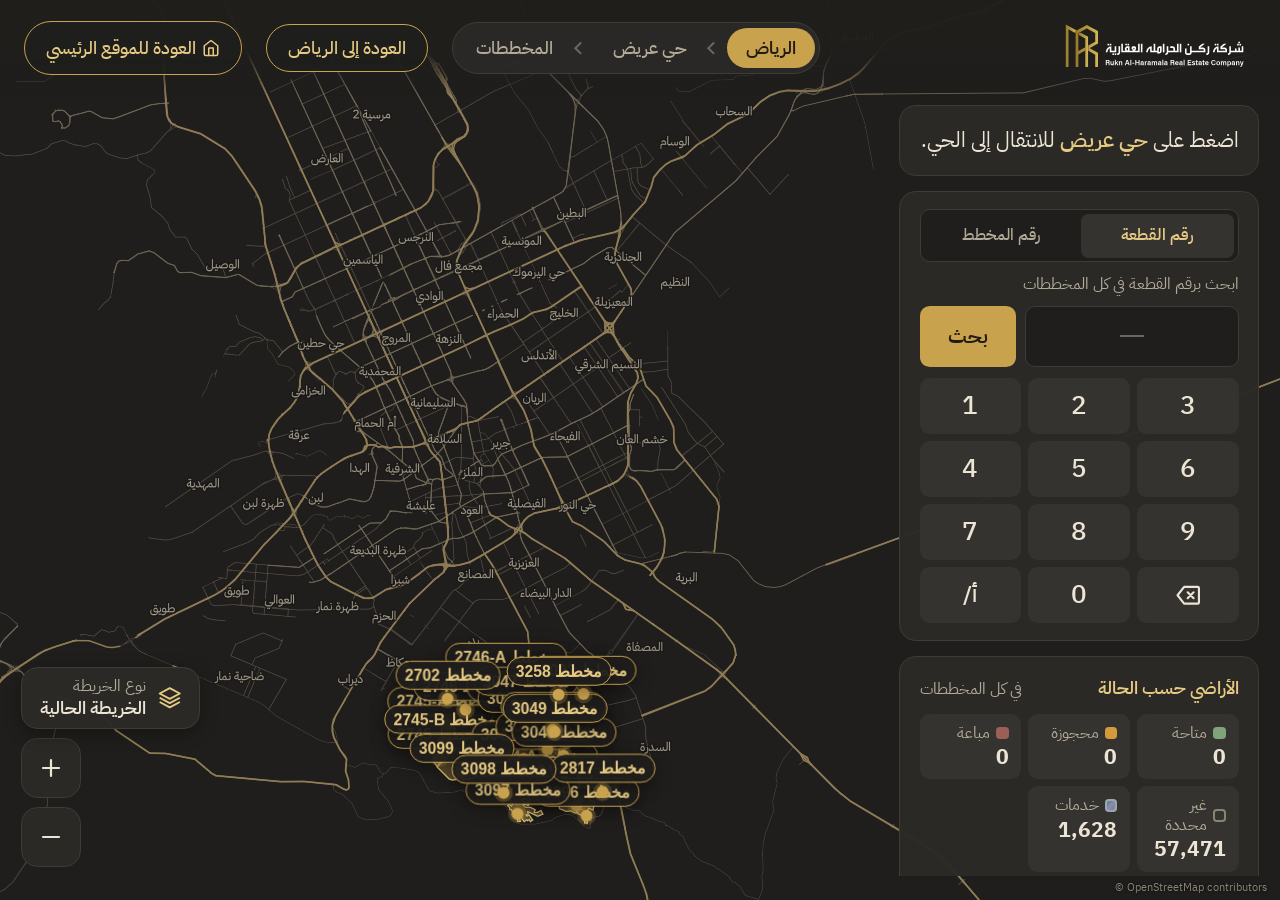
==== commit 8d3ee60b: "feat(map): permanently remove admin controls and lock map into view-only mode" ====
--- a/map/index.html
+++ b/map/index.html
@@ -22,10 +22,6 @@
     <button data-level="plan">المخططات</button>
     <button data-level="parcel" id="trail-parcel" hidden></button>
   </nav>
-  <div class="modesw" id="modesw" role="group" aria-label="وضع الاستخدام">
-    <button data-mode="view" aria-pressed="true">وضع العرض</button>
-    <button data-mode="admin" aria-pressed="false">وضع الإدارة</button>
-  </div>
   <button class="home" id="btn-home">العودة إلى الرياض</button>
   <a href="../index.html" class="home" style="text-decoration:none; display:inline-flex; align-items:center; gap:6px;" title="العودة للموقع الرئيسي">
     <svg viewBox="0 0 24 24" width="18" height="18" fill="none" stroke="currentColor" stroke-width="2" stroke-linecap="round" stroke-linejoin="round" aria-hidden="true" style="flex:none;"><path d="M3 9l9-7 9 7v11a2 2 0 0 1-2 2H5a2 2 0 0 1-2-2z"/><polyline points="9 22 9 12 15 12 15 22"/></svg>
@@ -81,7 +77,6 @@
     <div id="c-whatsapp-box" class="c-whatsapp-box"></div>
     <p class="warn" id="c-warn" hidden></p>
     <div class="review" id="c-review" hidden><b>قيد المراجعة</b><span id="c-review-txt"></span></div>
-    <div class="adm-actions" id="c-admin" hidden></div>
     <p class="fine" id="c-fine">المساحة تقريبية وليست من الصك.</p>
   </section>
 </aside>
@@ -139,11 +134,6 @@
 
 <div class="toast" id="toast" role="status" hidden></div>
 
-<section class="diag" id="diag" hidden aria-label="معلومات للموظفين">
-  <div class="diag-head"><h2>معلومات تشغيلية للموظفين</h2><button id="diag-close">إغلاق</button></div>
-  <div id="diag-body"></div>
-</section>
-
 <script src="lib/maplibre-gl.js"></script>
 <script src="lib/qrcode-generator.js"></script>
 <script src="data/meta.js"></script>
@@ -176,9 +166,6 @@
 <script src="data/side_lengths.js"></script>
 <script src="data/side_lengths_geom.js"></script>
 <script src="js/sides.js"></script>
-<script src="data/admin/admin_auth.js"></script>
-<script src="data/admin/settings.js"></script>
-<script src="js/admin_auth.js"></script>
 <script src="js/land_store.js"></script>
 <script src="js/realistic.js"></script>
 <script src="js/imagery.js"></script>
@@ -190,7 +177,6 @@
 <script src="data/v127_planned_roads.js"></script>
 <script src="js/planned.js"></script>
 <script src="js/land_view.js"></script>
-<script src="js/land_admin.js"></script>
 <script src="data/v131_street_lengths.js"></script>
 <script src="data/v134_street_widths.js"></script>
 <script src="js/street_len.js"></script>
--- a/map/css/land.css
+++ b/map/css/land.css
@@ -187,3 +187,8 @@
 .beta-tag{flex:none;align-self:center;padding:.3rem .9rem .35rem;border-radius:999px;border:1.5px solid rgba(201,162,78,.7);background:rgba(31,30,28,.9);
   color:var(--gold-hi);font-size:var(--t-sm);font-weight:600;line-height:1.3;white-space:nowrap}
 @media (max-width:1400px){.beta-tag{font-size:var(--t-xs);padding:.2rem .7rem}}
+
+/* ---------- Permanently locked in View-Only Mode ---------- */
+.modesw, .adm, .adm-actions, .adm-flash, .adm-grid, #edit-bar, .diag, body.admin-mode .topbar::after {
+  display: none !important;
+}
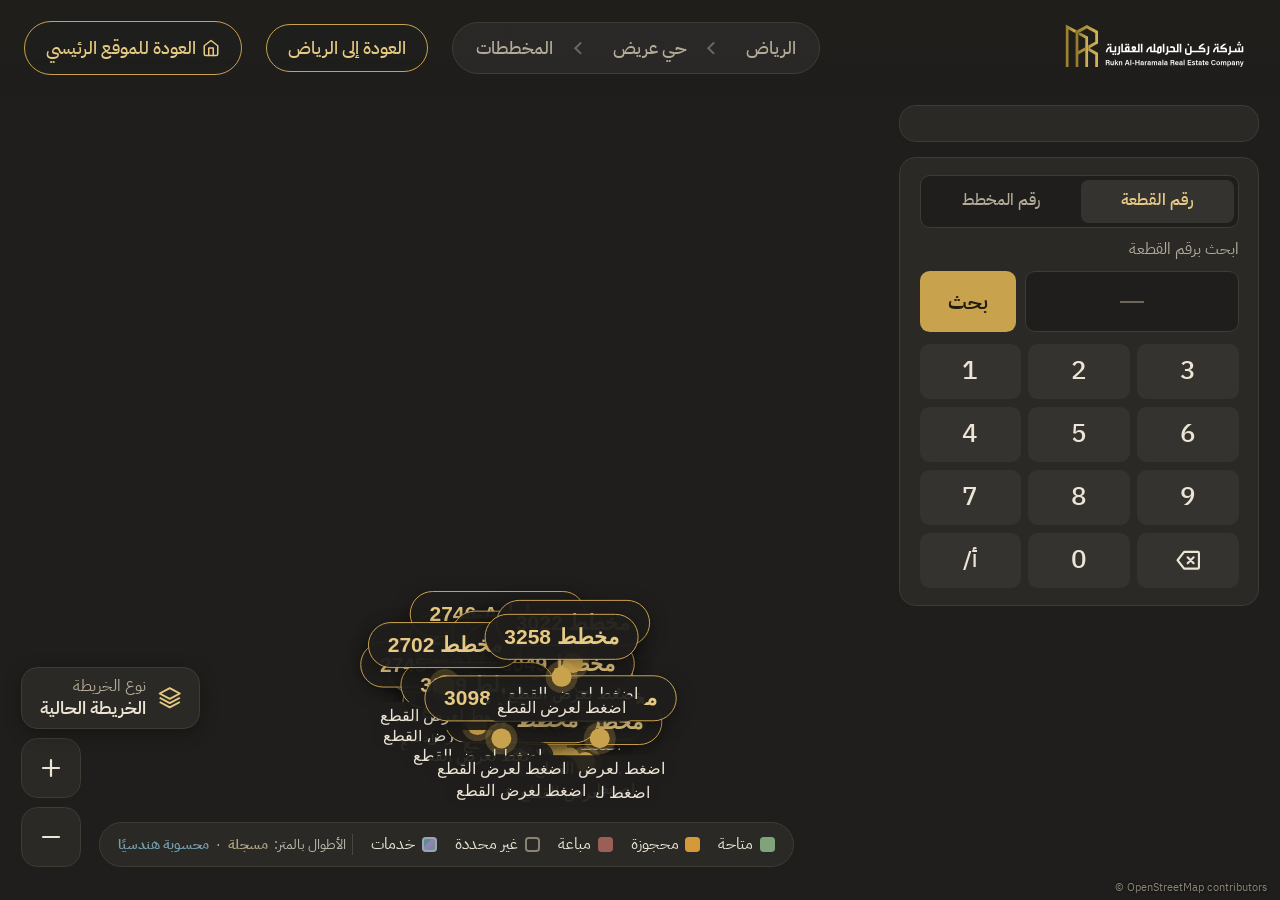
==== commit f81e28a5: "feat(map): mobile-only responsive overhaul with clean bottom drawer and unblocked map view" ====
--- a/map/index.html
+++ b/map/index.html
@@ -10,6 +10,7 @@
 <link rel="stylesheet" href="css/land.css">
 <link rel="stylesheet" href="css/v125.css">
 <link rel="stylesheet" href="css/v131.css">
+<link rel="stylesheet" href="css/mobile.css">
 </head>
 <body>
 <div id="map" aria-label="الخريطة"></div>
--- a/map/css/mobile.css
+++ b/map/css/mobile.css
@@ -0,0 +1,384 @@
+/* ==========================================================================
+   MOBILE-ONLY RESPONSIVE UI OVERHAUL (max-width: 768px)
+   شركة ركن الحراملة العقارية — خريطة حي عريض
+   Keeps desktop 100% intact while providing a clean, luxury view-only mobile UX
+   ========================================================================== */
+
+@media (max-width: 768px) {
+  /* ---------------- 1. Full-Screen Clean Map Canvas ---------------- */
+  #map {
+    position: absolute !important;
+    inset: 0 !important;
+    width: 100% !important;
+    height: 100% !important;
+    z-index: 1 !important;
+  }
+
+  /* ---------------- 2. Sleek Compact Topbar ---------------- */
+  .topbar {
+    height: 3.8rem !important;
+    padding: 0 0.85rem !important;
+    gap: 0.5rem !important;
+    background: linear-gradient(to bottom, rgba(18, 18, 18, 0.96) 65%, rgba(18, 18, 18, 0)) !important;
+    justify-content: space-between !important;
+    align-items: center !important;
+    z-index: 10 !important;
+  }
+  .brand {
+    height: 2.3rem !important;
+    max-width: 130px !important;
+    width: auto !important;
+  }
+  /* Hide desktop breadcrumbs & redundant buttons on mobile to avoid wrapping */
+  .trail,
+  #btn-home {
+    display: none !important;
+  }
+  /* Prominent, touch-friendly back to main site button */
+  .topbar a.home {
+    display: inline-flex !important;
+    align-items: center !important;
+    gap: 0.35rem !important;
+    padding: 0.4rem 0.85rem !important;
+    font-size: 0.78rem !important;
+    font-weight: 600 !important;
+    border-radius: 999px !important;
+    background: #1A1A1A !important;
+    border: 1px solid #C5A059 !important;
+    color: #DFBE7B !important;
+    white-space: nowrap !important;
+    box-shadow: 0 2px 10px rgba(0, 0, 0, 0.5) !important;
+    text-decoration: none !important;
+  }
+  .topbar a.home svg {
+    width: 1rem !important;
+    height: 1rem !important;
+  }
+
+  /* ---------------- 3. Hide Desktop Clutter & Filters on Mobile ---------------- */
+  .search,
+  .keypad,
+  .qrow,
+  .smode,
+  .again,
+  .hint,
+  .legend,
+  #land,
+  .land,
+  .land-tiles,
+  .land-adv,
+  .land-res,
+  .disclaimer,
+  .v18-places,
+  .v18-dist,
+  .v18-card {
+    display: none !important;
+  }
+
+  /* ---------------- 4. Reposition Floating Controls ---------------- */
+  .zoom {
+    inset-inline-end: 0.8rem !important;
+    inset-inline-start: auto !important;
+    top: 4.4rem !important;
+    bottom: auto !important;
+    gap: 0.4rem !important;
+    z-index: 5 !important;
+  }
+  .zoom button {
+    width: 2.6rem !important;
+    height: 2.6rem !important;
+    border-radius: 10px !important;
+    background: rgba(26, 26, 26, 0.94) !important;
+    border: 1px solid rgba(197, 160, 89, 0.35) !important;
+    color: #DFBE7B !important;
+    box-shadow: 0 2px 8px rgba(0, 0, 0, 0.4) !important;
+  }
+  .zoom button svg {
+    width: 1.25rem !important;
+    height: 1.25rem !important;
+  }
+
+  .maptype {
+    top: 4.4rem !important;
+    bottom: auto !important;
+    inset-inline-start: 0.8rem !important;
+    inset-inline-end: auto !important;
+    z-index: 5 !important;
+  }
+  .mt-btn {
+    min-height: 2.6rem !important;
+    padding: 0.3rem 0.75rem !important;
+    border-radius: 999px !important;
+    background: rgba(26, 26, 26, 0.94) !important;
+    border: 1px solid rgba(197, 160, 89, 0.35) !important;
+    gap: 0.35rem !important;
+    box-shadow: 0 2px 8px rgba(0, 0, 0, 0.4) !important;
+  }
+  .mt-btn svg {
+    width: 1.25rem !important;
+    height: 1.25rem !important;
+    color: #DFBE7B !important;
+  }
+  .mt-btn-l {
+    display: none !important;
+  }
+  .mt-btn-v {
+    font-size: 0.75rem !important;
+    color: #DFBE7B !important;
+    font-weight: 600 !important;
+  }
+  .mt-pop {
+    top: calc(100% + 0.5rem) !important;
+    bottom: auto !important;
+    inset-inline-start: 0 !important;
+    inset-inline-end: auto !important;
+    width: min(18rem, 85vw) !important;
+    background: #1A1A1A !important;
+    border: 1px solid #C5A059 !important;
+    box-shadow: 0 10px 30px rgba(0, 0, 0, 0.8) !important;
+  }
+
+  /* ---------------- 5. Mobile Panel Behavior ---------------- */
+  /* When card is hidden: panel is invisible and non-interactive */
+  .panel {
+    position: static !important;
+    width: 0 !important;
+    height: 0 !important;
+    margin: 0 !important;
+    padding: 0 !important;
+    border: none !important;
+    background: transparent !important;
+    box-shadow: none !important;
+    overflow: visible !important;
+    pointer-events: none !important;
+  }
+  .panel > section:not(#card) {
+    display: none !important;
+  }
+
+  /* ---------------- 6. CLEAN MOBILE BOTTOM SHEET (DRAWER) ---------------- */
+  #card[hidden] {
+    display: none !important;
+  }
+
+  #card:not([hidden]) {
+    display: flex !important;
+    flex-direction: column !important;
+    position: fixed !important;
+    inset-inline: 0 !important;
+    bottom: 0 !important;
+    top: auto !important;
+    width: 100% !important;
+    max-height: 80vh !important;
+    margin: 0 !important;
+    padding: 0.75rem 1.1rem calc(1.5rem + env(safe-area-inset-bottom, 0px)) !important;
+    background: #1A1A1A !important;
+    border-top: 2px solid #C5A059 !important;
+    border-inline: none !important;
+    border-bottom: none !important;
+    border-radius: 24px 24px 0 0 !important;
+    box-shadow: 0 -12px 40px rgba(0, 0, 0, 0.9) !important;
+    z-index: 9999 !important;
+    overflow-y: auto !important;
+    -webkit-overflow-scrolling: touch !important;
+    overscroll-behavior: contain !important;
+    clip-path: none !important;
+    pointer-events: auto !important;
+    animation: mobileDrawerSlideUp 0.3s cubic-bezier(0.16, 1, 0.3, 1) !important;
+  }
+
+  /* Touch pull-handle indicator at top of drawer */
+  #card:not([hidden])::before {
+    content: "" !important;
+    display: block !important;
+    width: 44px !important;
+    height: 4px !important;
+    border-radius: 999px !important;
+    background: rgba(197, 160, 89, 0.45) !important;
+    margin: 0 auto 0.75rem !important;
+    flex: none !important;
+  }
+
+  /* Header row with prominent close button */
+  .card-head {
+    display: flex !important;
+    align-items: center !important;
+    justify-content: space-between !important;
+    gap: 0.8rem !important;
+    margin-bottom: 0.15rem !important;
+  }
+  .card-label {
+    font-size: 0.82rem !important;
+    color: #a09885 !important;
+    font-weight: 500 !important;
+  }
+  .close, #btn-clear {
+    padding: 0.35rem 0.95rem !important;
+    min-height: 32px !important;
+    border-radius: 999px !important;
+    background: rgba(255, 255, 255, 0.08) !important;
+    border: 1px solid rgba(197, 160, 89, 0.4) !important;
+    color: #DFBE7B !important;
+    font-size: 0.82rem !important;
+    font-weight: 600 !important;
+    cursor: pointer !important;
+  }
+  .close:active, #btn-clear:active {
+    background: #C5A059 !important;
+    color: #000000 !important;
+  }
+
+  /* Main Plot Headline */
+  .pno, #c-no {
+    font-size: 1.85rem !important;
+    font-weight: 800 !important;
+    line-height: 1.15 !important;
+    color: #DFBE7B !important;
+    margin: 0.1rem 0 0.65rem !important;
+    text-align: start !important;
+    background: none !important;
+    -webkit-text-fill-color: #DFBE7B !important;
+  }
+
+  /* ---------------- 7. Clean Typography for Facts (2-Column Grid) ---------------- */
+  .facts {
+    display: grid !important;
+    grid-template-columns: 1fr 1fr !important;
+    gap: 0.45rem 0.65rem !important;
+    margin: 0 0 0.8rem !important;
+    font-size: 0.85rem !important;
+    line-height: 1.35 !important;
+    padding-bottom: 0.6rem !important;
+    border-bottom: 1px solid rgba(255, 255, 255, 0.08) !important;
+  }
+  .facts dt {
+    color: #9e9584 !important;
+    font-size: 0.75rem !important;
+    margin: 0 !important;
+    font-weight: 400 !important;
+  }
+  .facts dd {
+    margin: 0.1rem 0 0 !important;
+    font-weight: 700 !important;
+    color: #f5eedf !important;
+    font-size: 0.92rem !important;
+  }
+  #c-price {
+    color: #DFBE7B !important;
+    font-weight: 800 !important;
+  }
+
+  /* Hide redundant desktop metadata rows */
+  #c-uid, .uid, dt:has(+ dd #c-uid),
+  #c-upd, #c-upd-dt,
+  #c-sec, #c-sec-dt,
+  .fine, #c-fine,
+  .gmap-qr {
+    display: none !important;
+  }
+
+  /* ---------------- 8. Vertical Full-Width Action Buttons ---------------- */
+  /* WhatsApp Inquiry Button (Primary Gold Button) */
+  .c-whatsapp-box {
+    margin-top: 0.2rem !important;
+    margin-bottom: 0 !important;
+    width: 100% !important;
+  }
+  .map-wa-cta-btn {
+    display: flex !important;
+    width: 100% !important;
+    min-height: 3.25rem !important;
+    align-items: center !important;
+    justify-content: center !important;
+    gap: 0.6rem !important;
+    padding: 0.75rem 1rem !important;
+    border-radius: 12px !important;
+    background: linear-gradient(135deg, #DFBE7B 0%, #C5A059 100%) !important;
+    color: #000000 !important;
+    font-size: 0.95rem !important;
+    font-weight: 700 !important;
+    text-decoration: none !important;
+    box-shadow: 0 4px 18px rgba(197, 160, 89, 0.35) !important;
+    transition: transform 0.15s ease !important;
+  }
+  .map-wa-cta-btn:active {
+    transform: scale(0.98) !important;
+  }
+  .map-wa-cta-btn svg {
+    width: 1.35rem !important;
+    height: 1.35rem !important;
+    fill: currentColor !important;
+    flex: none !important;
+  }
+
+  /* Google Maps Location Button (Secondary Styled Button) */
+  #c-gmap-dt {
+    display: none !important;
+  }
+  #c-gmap {
+    grid-column: 1 / -1 !important;
+    width: 100% !important;
+    margin-top: 0.4rem !important;
+  }
+  #c-gmap .gmap-ll {
+    display: none !important;
+  }
+  .gmap-link {
+    display: flex !important;
+    width: 100% !important;
+    min-height: 3.1rem !important;
+    align-items: center !important;
+    justify-content: center !important;
+    gap: 0.6rem !important;
+    padding: 0.7rem 1rem !important;
+    border-radius: 12px !important;
+    background: #242424 !important;
+    border: 1px solid rgba(197, 160, 89, 0.45) !important;
+    color: #DFBE7B !important;
+    font-size: 0.92rem !important;
+    font-weight: 600 !important;
+    text-decoration: none !important;
+    transition: background 0.15s ease !important;
+  }
+  .gmap-link:active {
+    background: #303030 !important;
+  }
+  .gmap-ic {
+    width: 1.25rem !important;
+    height: 1.25rem !important;
+    flex: none !important;
+  }
+
+  /* Share / Copy Plot Link Button ( خريطة الحراملة ) */
+  .map-share-link-btn {
+    display: flex !important;
+    width: 100% !important;
+    min-height: 2.9rem !important;
+    align-items: center !important;
+    justify-content: center !important;
+    gap: 0.5rem !important;
+    margin-top: 0.4rem !important;
+    padding: 0.6rem 1rem !important;
+    border-radius: 12px !important;
+    background: rgba(197, 160, 89, 0.1) !important;
+    border: 1px dashed rgba(197, 160, 89, 0.5) !important;
+    color: #DFBE7B !important;
+    font-size: 0.85rem !important;
+    font-weight: 600 !important;
+    cursor: pointer !important;
+  }
+  .map-share-link-btn:active {
+    background: rgba(197, 160, 89, 0.2) !important;
+  }
+}
+
+@keyframes mobileDrawerSlideUp {
+  from {
+    transform: translateY(100%);
+    opacity: 0.6;
+  }
+  to {
+    transform: translateY(0);
+    opacity: 1;
+  }
+}
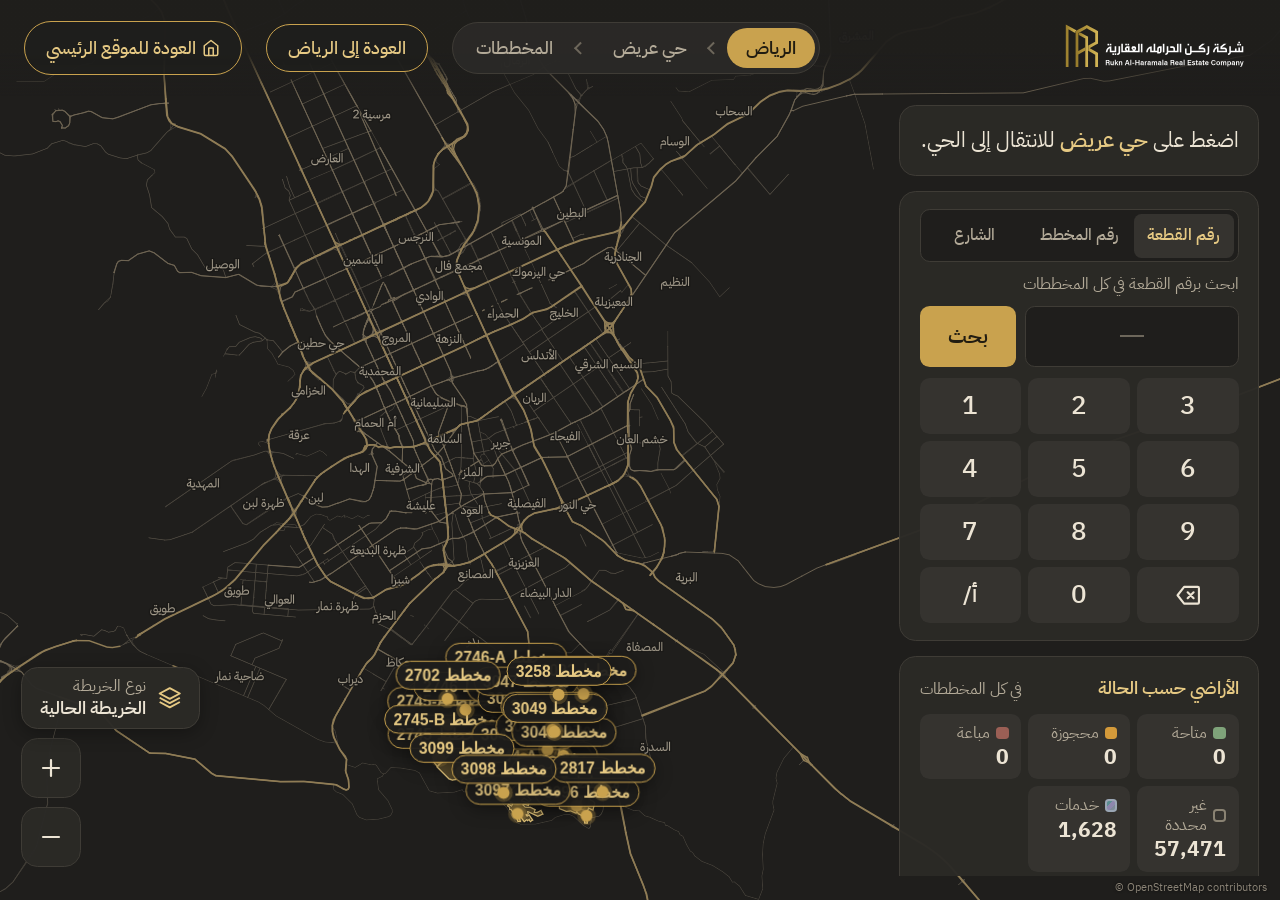
==== commit 757d1091: "feat(map): add mobile-only collapse down button to browse surrounding lands freely" ====
--- a/map/index.html
+++ b/map/index.html
@@ -55,8 +55,17 @@
 
   <section class="card" id="card" hidden>
     <div class="card-head">
-      <span class="card-label">قطعة رقم</span>
-      <button class="close" id="btn-clear" aria-label="إلغاء التحديد">إغلاق</button>
+      <div class="card-head-title">
+        <span class="card-label">قطعة رقم</span>
+        <span class="pno-inline" id="c-no-inline"></span>
+      </div>
+      <div class="card-head-actions">
+        <button type="button" class="btn-sheet-down" id="btn-sheet-down" aria-label="نزول لتصفح الأراضي المجاورة" title="نزول للخريطة">
+          <svg viewBox="0 0 24 24" width="16" height="16" fill="none" stroke="currentColor" stroke-width="2.5" stroke-linecap="round" stroke-linejoin="round" aria-hidden="true"><polyline points="6 9 12 15 18 9"/></svg>
+          <span class="sheet-down-txt">نزول للخريطة</span>
+        </button>
+        <button class="close" id="btn-clear" aria-label="إلغاء التحديد">إغلاق</button>
+      </div>
     </div>
     <div class="pno" id="c-no"></div>
     <p class="svc-use" id="c-use" hidden></p>
--- a/map/css/mobile.css
+++ b/map/css/mobile.css
@@ -3,6 +3,14 @@
    شركة ركن الحراملة العقارية — خريطة حي عريض
    Keeps desktop 100% intact while providing a clean, luxury view-only mobile UX
    ========================================================================== */
+
+/* Hide mobile-specific drawer controls on desktop completely */
+@media (min-width: 769px) {
+  .btn-sheet-down,
+  .pno-inline {
+    display: none !important;
+  }
+}
 
 @media (max-width: 768px) {
   /* ---------------- 1. Full-Screen Clean Map Canvas ---------------- */
@@ -184,6 +192,7 @@
     overscroll-behavior: contain !important;
     clip-path: none !important;
     pointer-events: auto !important;
+    transition: max-height 0.3s cubic-bezier(0.16, 1, 0.3, 1), min-height 0.3s cubic-bezier(0.16, 1, 0.3, 1), padding 0.25s ease !important;
     animation: mobileDrawerSlideUp 0.3s cubic-bezier(0.16, 1, 0.3, 1) !important;
   }
 
@@ -199,19 +208,61 @@
     flex: none !important;
   }
 
-  /* Header row with prominent close button */
+  /* Header row with Title and Actions (زر النزول وزر الإغلاق) */
   .card-head {
     display: flex !important;
     align-items: center !important;
     justify-content: space-between !important;
-    gap: 0.8rem !important;
+    gap: 0.5rem !important;
     margin-bottom: 0.15rem !important;
+  }
+  .card-head-title {
+    display: flex !important;
+    align-items: baseline !important;
+    gap: 0.4rem !important;
+    min-width: 0 !important;
   }
   .card-label {
     font-size: 0.82rem !important;
     color: #a09885 !important;
     font-weight: 500 !important;
-  }
+    white-space: nowrap !important;
+  }
+  .pno-inline {
+    display: none !important;
+  }
+
+  .card-head-actions {
+    display: flex !important;
+    align-items: center !important;
+    gap: 0.45rem !important;
+    flex: none !important;
+  }
+
+  /* زر نزول من المعلومات لتصفح الأراضي المجاورة */
+  .btn-sheet-down {
+    display: inline-flex !important;
+    align-items: center !important;
+    gap: 0.35rem !important;
+    padding: 0.35rem 0.8rem !important;
+    min-height: 32px !important;
+    border-radius: 999px !important;
+    background: rgba(197, 160, 89, 0.15) !important;
+    border: 1px solid #C5A059 !important;
+    color: #DFBE7B !important;
+    font-size: 0.78rem !important;
+    font-weight: 700 !important;
+    cursor: pointer !important;
+    transition: all 0.2s ease !important;
+  }
+  .btn-sheet-down:active {
+    background: #C5A059 !important;
+    color: #000000 !important;
+  }
+  .btn-sheet-down svg {
+    transition: transform 0.25s ease !important;
+  }
+
   .close, #btn-clear {
     padding: 0.35rem 0.95rem !important;
     min-height: 32px !important;
@@ -228,7 +279,56 @@
     color: #000000 !important;
   }
 
-  /* Main Plot Headline */
+  /* ---------------- 7. COLLAPSED / MINIMIZED STATE (حالة النزول) ---------------- */
+  #card.collapsed {
+    max-height: 62px !important;
+    min-height: 62px !important;
+    overflow: hidden !important;
+    padding: 0.45rem 1rem 0.5rem !important;
+    border-radius: 18px 18px 0 0 !important;
+    box-shadow: 0 -8px 25px rgba(0, 0, 0, 0.85) !important;
+    cursor: pointer !important;
+  }
+  #card.collapsed::before {
+    margin: 0 auto 0.25rem !important;
+    width: 36px !important;
+    height: 3px !important;
+    background: rgba(197, 160, 89, 0.35) !important;
+  }
+  #card.collapsed .pno,
+  #card.collapsed .facts,
+  #card.collapsed .c-whatsapp-box,
+  #card.collapsed #c-gmap,
+  #card.collapsed .warn,
+  #card.collapsed .review,
+  #card.collapsed .fine,
+  #card.collapsed #c-use {
+    display: none !important;
+  }
+  #card.collapsed .pno-inline {
+    display: inline-block !important;
+    font-size: 1.15rem !important;
+    font-weight: 800 !important;
+    color: #DFBE7B !important;
+    direction: ltr !important;
+  }
+  #card.collapsed .card-label {
+    font-size: 0.75rem !important;
+    color: #a09885 !important;
+  }
+  #card.collapsed .btn-sheet-down {
+    background: linear-gradient(135deg, #DFBE7B 0%, #C5A059 100%) !important;
+    color: #000000 !important;
+    font-weight: 800 !important;
+    border: none !important;
+    box-shadow: 0 2px 10px rgba(197, 160, 89, 0.3) !important;
+  }
+  #card.collapsed .btn-sheet-down svg {
+    transform: rotate(180deg) !important;
+  }
+
+  /* ---------------- 8. EXPANDED CONTENT TYPOGRAPHY & BUTTONS ---------------- */
+  /* Main Plot Headline (when expanded) */
   .pno, #c-no {
     font-size: 1.85rem !important;
     font-weight: 800 !important;
@@ -240,7 +340,7 @@
     -webkit-text-fill-color: #DFBE7B !important;
   }
 
-  /* ---------------- 7. Clean Typography for Facts (2-Column Grid) ---------------- */
+  /* Clean Typography for Facts (2-Column Grid) */
   .facts {
     display: grid !important;
     grid-template-columns: 1fr 1fr !important;
@@ -277,7 +377,7 @@
     display: none !important;
   }
 
-  /* ---------------- 8. Vertical Full-Width Action Buttons ---------------- */
+  /* Vertical Full-Width Action Buttons */
   /* WhatsApp Inquiry Button (Primary Gold Button) */
   .c-whatsapp-box {
     margin-top: 0.2rem !important;
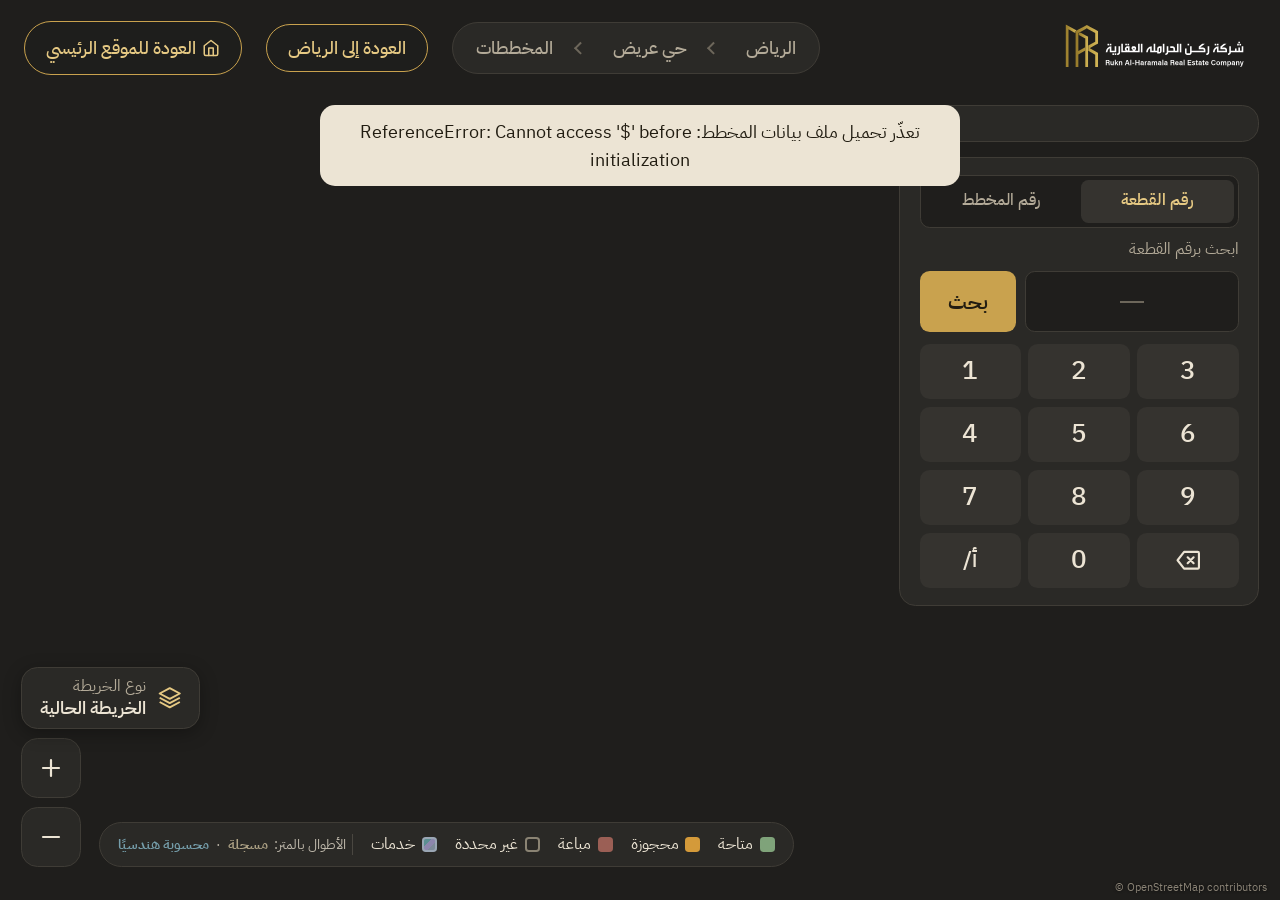
==== commit 5312e568: "Optimize map for mobile performance and prevent memory crash on Safari" ====
--- a/map/index.html
+++ b/map/index.html
@@ -17,6 +17,7 @@
 
 <header class="topbar">
   <img class="brand" src="assets/logo_rukn_gold_light.svg" alt="شركة ركن الحراملة العقارية">
+  <select id="mobile-plan-picker" class="mobile-plan-picker" aria-label="اختر المخطط" hidden></select>
   <nav class="trail" id="trail" aria-label="مستوى العرض">
     <button data-level="riyadh">الرياض</button>
     <button data-level="arid">حي عريض</button>
--- a/map/css/mobile.css
+++ b/map/css/mobile.css
@@ -7,7 +7,8 @@
 /* Hide mobile-specific drawer controls on desktop completely */
 @media (min-width: 769px) {
   .btn-sheet-down,
-  .pno-inline {
+  .pno-inline,
+  .mobile-plan-picker {
     display: none !important;
   }
 }
@@ -42,6 +43,28 @@
   #btn-home {
     display: none !important;
   }
+  /* Mobile Plan Picker Dropdown */
+  .mobile-plan-picker {
+    display: inline-flex !important;
+    align-items: center !important;
+    height: 2.2rem !important;
+    padding: 0 0.65rem !important;
+    font-size: 0.78rem !important;
+    font-weight: 600 !important;
+    border-radius: 999px !important;
+    background: #1A1A1A !important;
+    border: 1px solid #C5A059 !important;
+    color: #DFBE7B !important;
+    cursor: pointer !important;
+    outline: none !important;
+    max-width: 135px !important;
+    box-shadow: 0 2px 10px rgba(0, 0, 0, 0.5) !important;
+  }
+  .mobile-plan-picker option {
+    background: #1A1A1A !important;
+    color: #DFBE7B !important;
+  }
+
   /* Prominent, touch-friendly back to main site button */
   .topbar a.home {
     display: inline-flex !important;
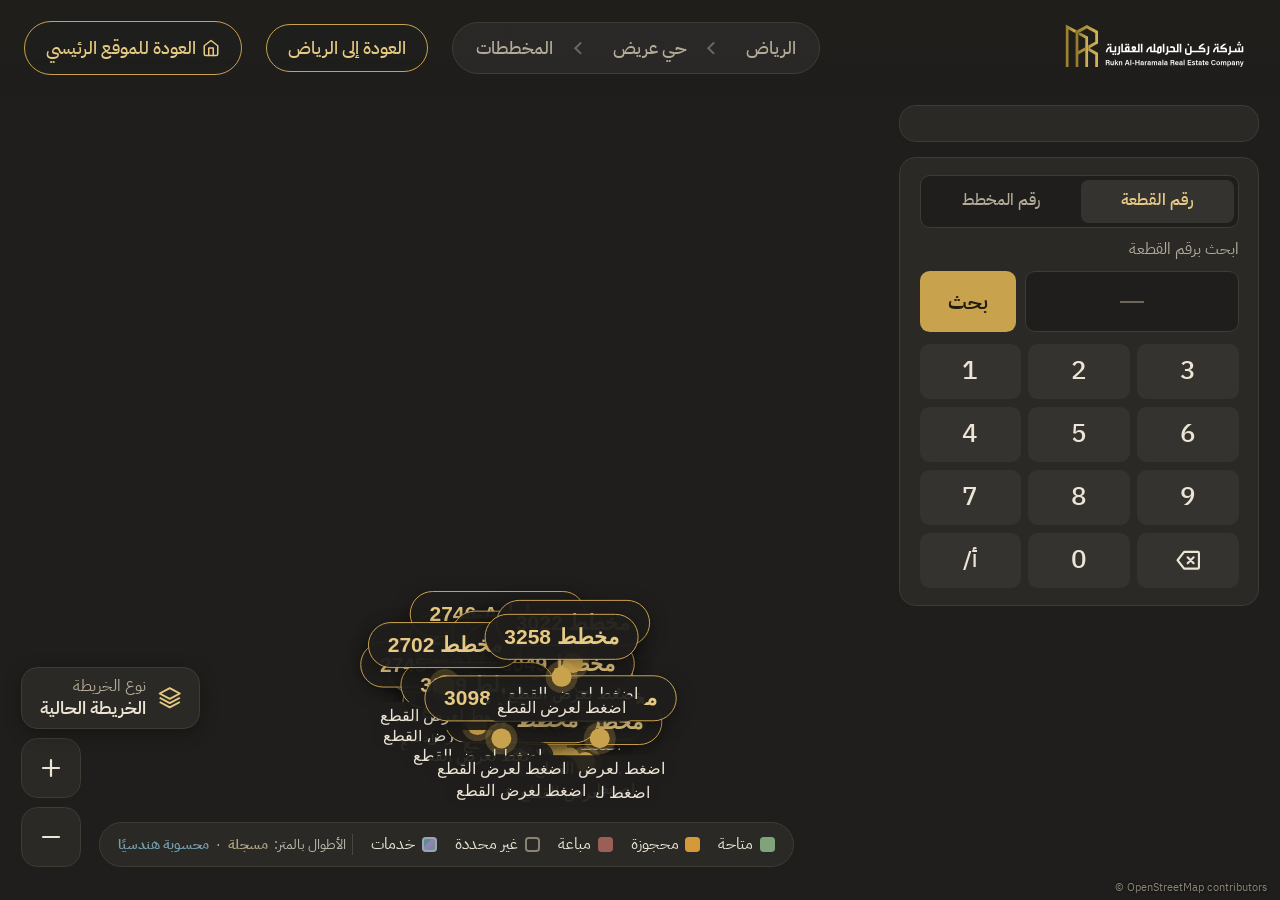
==== commit 6676ffaf: "fix(map): restore desktop code entirely and isolate mobile responsive fixes to CSS" ====
--- a/map/index.html
+++ b/map/index.html
@@ -17,7 +17,6 @@
 
 <header class="topbar">
   <img class="brand" src="assets/logo_rukn_gold_light.svg" alt="شركة ركن الحراملة العقارية">
-  <select id="mobile-plan-picker" class="mobile-plan-picker" aria-label="اختر المخطط" hidden></select>
   <nav class="trail" id="trail" aria-label="مستوى العرض">
     <button data-level="riyadh">الرياض</button>
     <button data-level="arid">حي عريض</button>
--- a/map/css/mobile.css
+++ b/map/css/mobile.css
@@ -7,8 +7,7 @@
 /* Hide mobile-specific drawer controls on desktop completely */
 @media (min-width: 769px) {
   .btn-sheet-down,
-  .pno-inline,
-  .mobile-plan-picker {
+  .pno-inline {
     display: none !important;
   }
 }
@@ -43,28 +42,6 @@
   #btn-home {
     display: none !important;
   }
-  /* Mobile Plan Picker Dropdown */
-  .mobile-plan-picker {
-    display: inline-flex !important;
-    align-items: center !important;
-    height: 2.2rem !important;
-    padding: 0 0.65rem !important;
-    font-size: 0.78rem !important;
-    font-weight: 600 !important;
-    border-radius: 999px !important;
-    background: #1A1A1A !important;
-    border: 1px solid #C5A059 !important;
-    color: #DFBE7B !important;
-    cursor: pointer !important;
-    outline: none !important;
-    max-width: 135px !important;
-    box-shadow: 0 2px 10px rgba(0, 0, 0, 0.5) !important;
-  }
-  .mobile-plan-picker option {
-    background: #1A1A1A !important;
-    color: #DFBE7B !important;
-  }
-
   /* Prominent, touch-friendly back to main site button */
   .topbar a.home {
     display: inline-flex !important;
